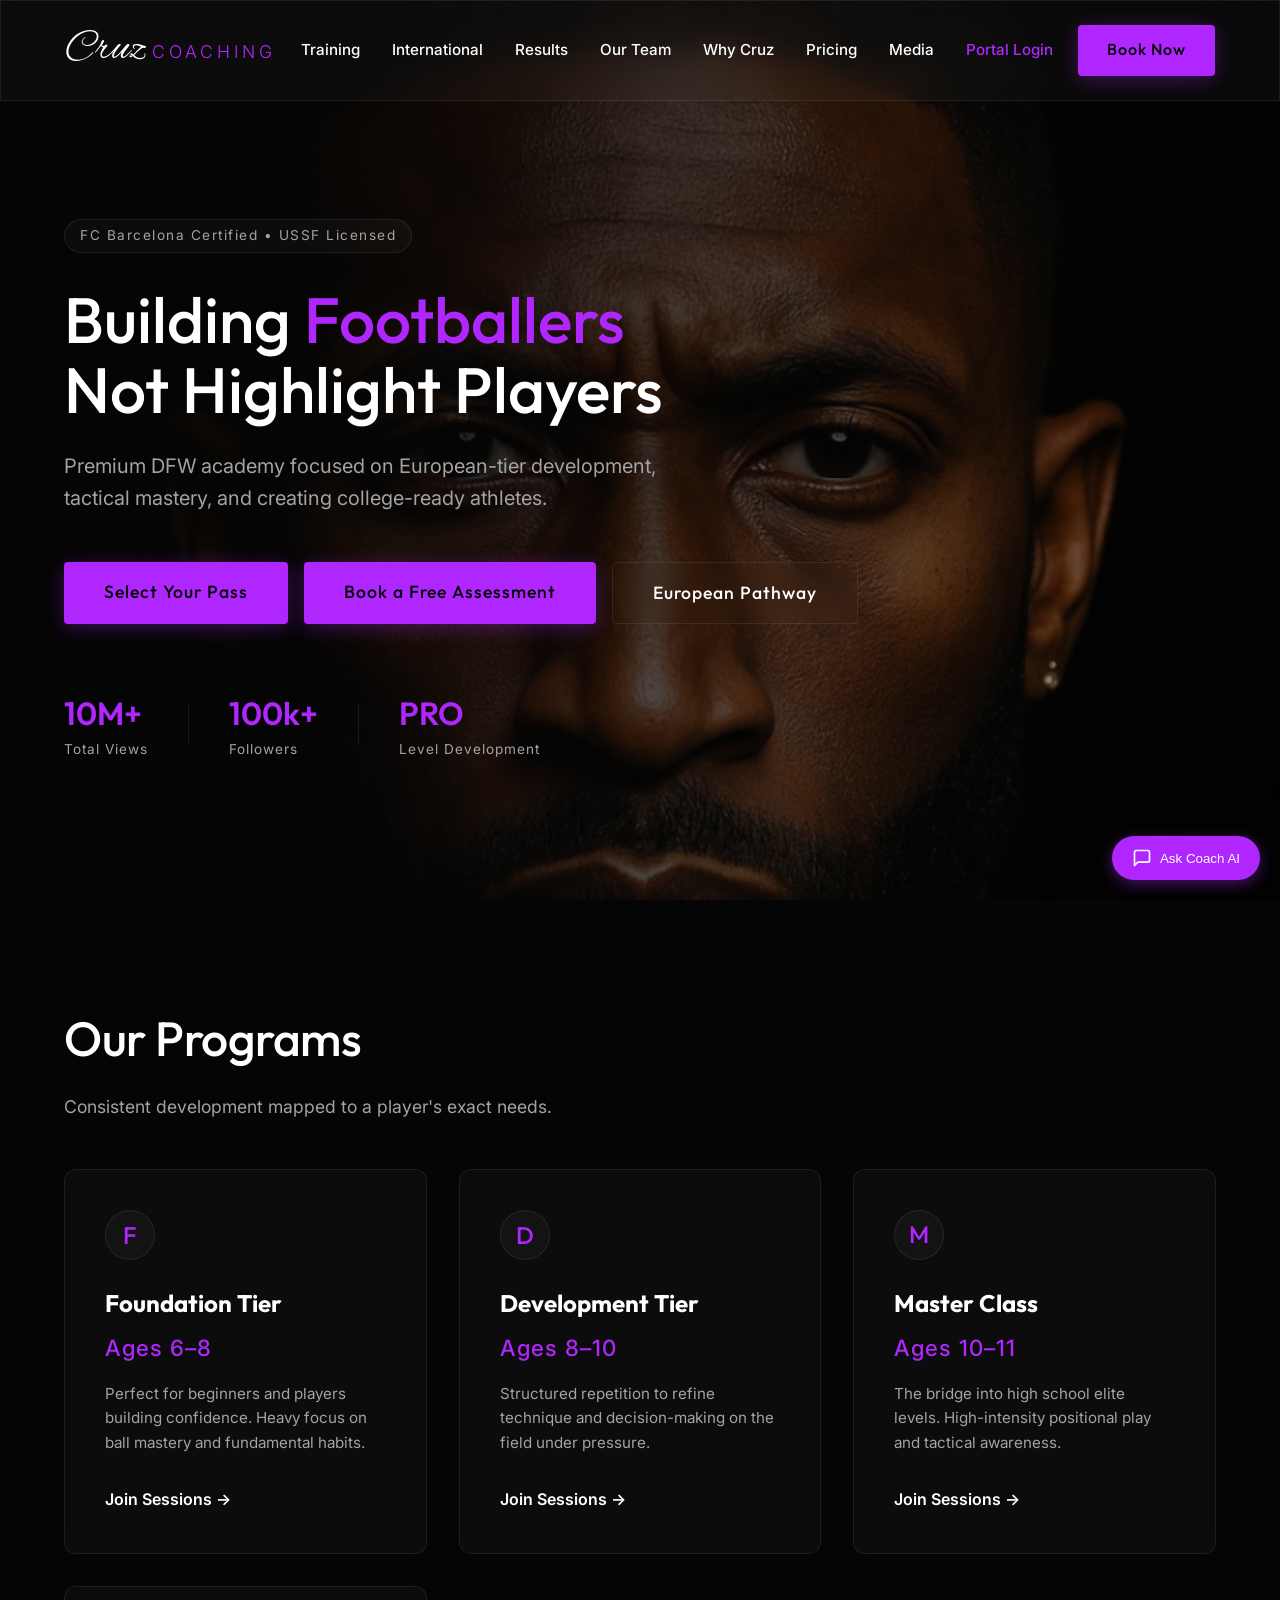
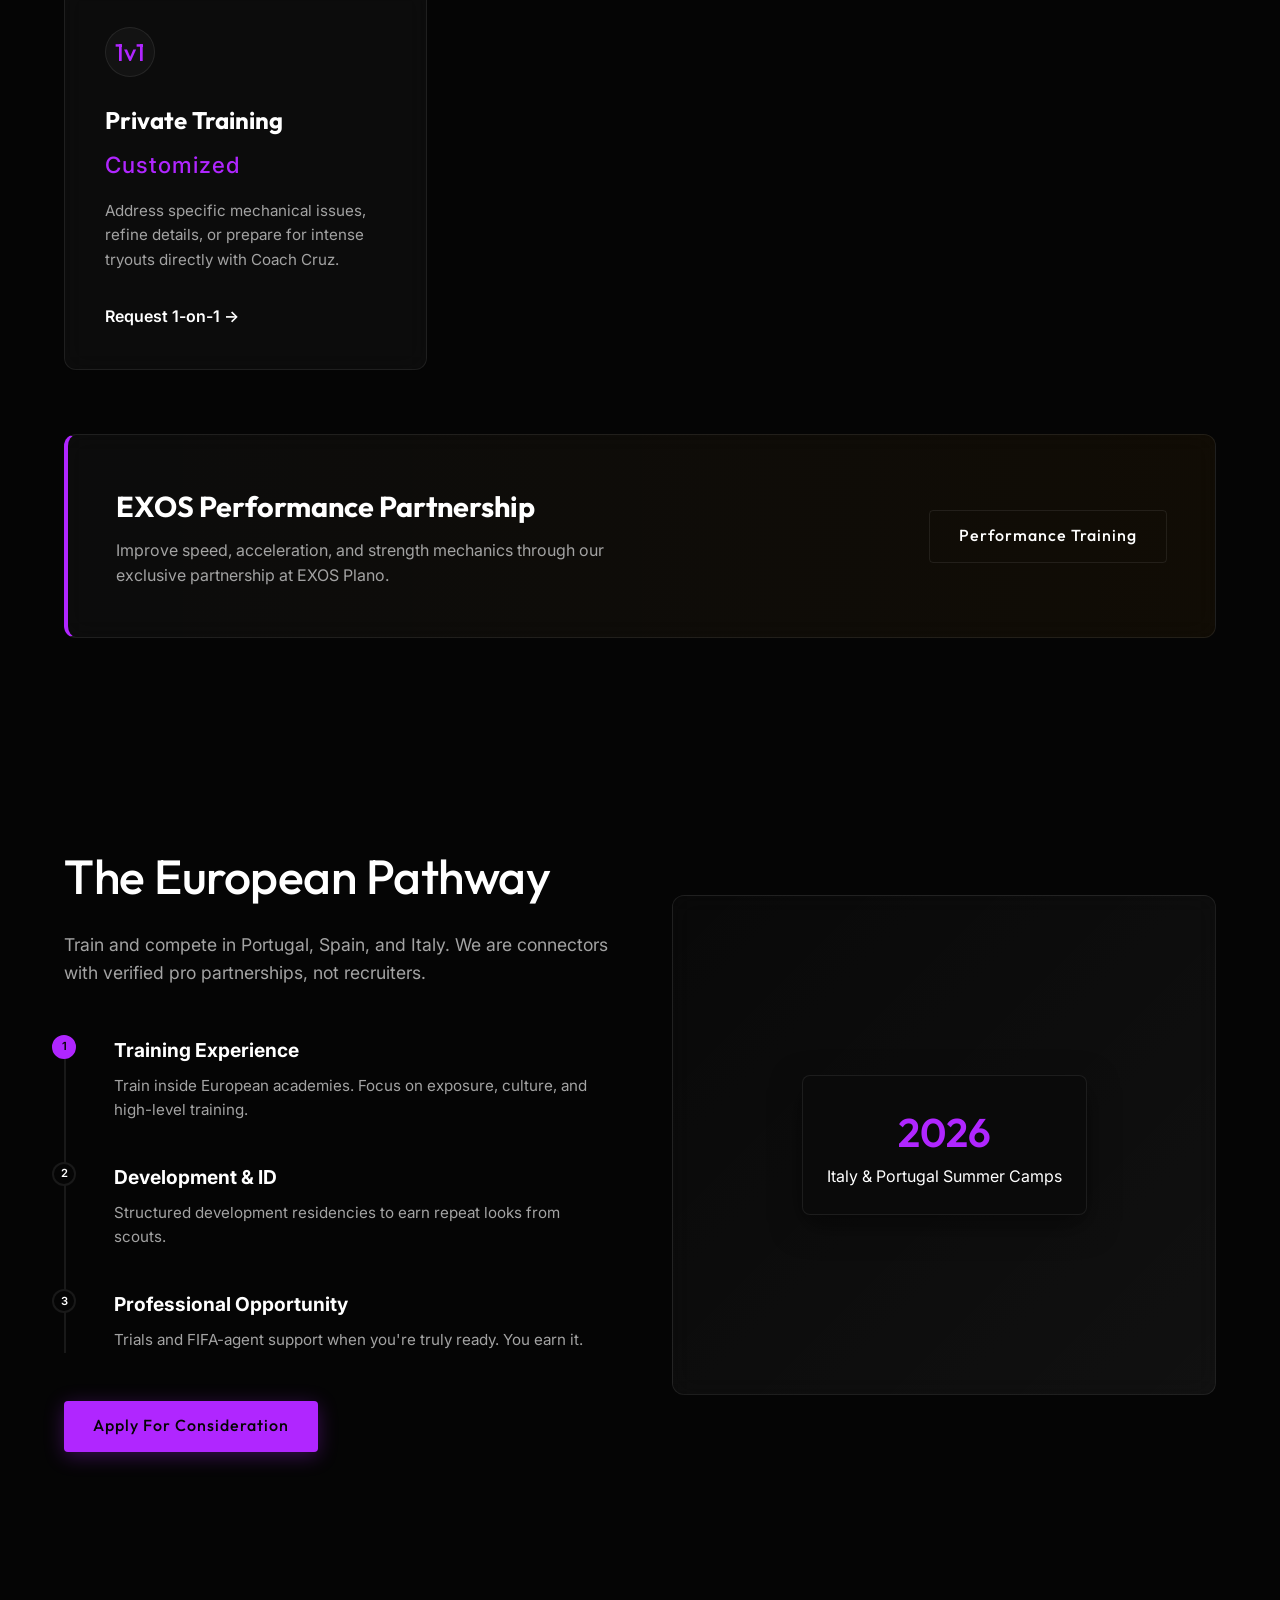
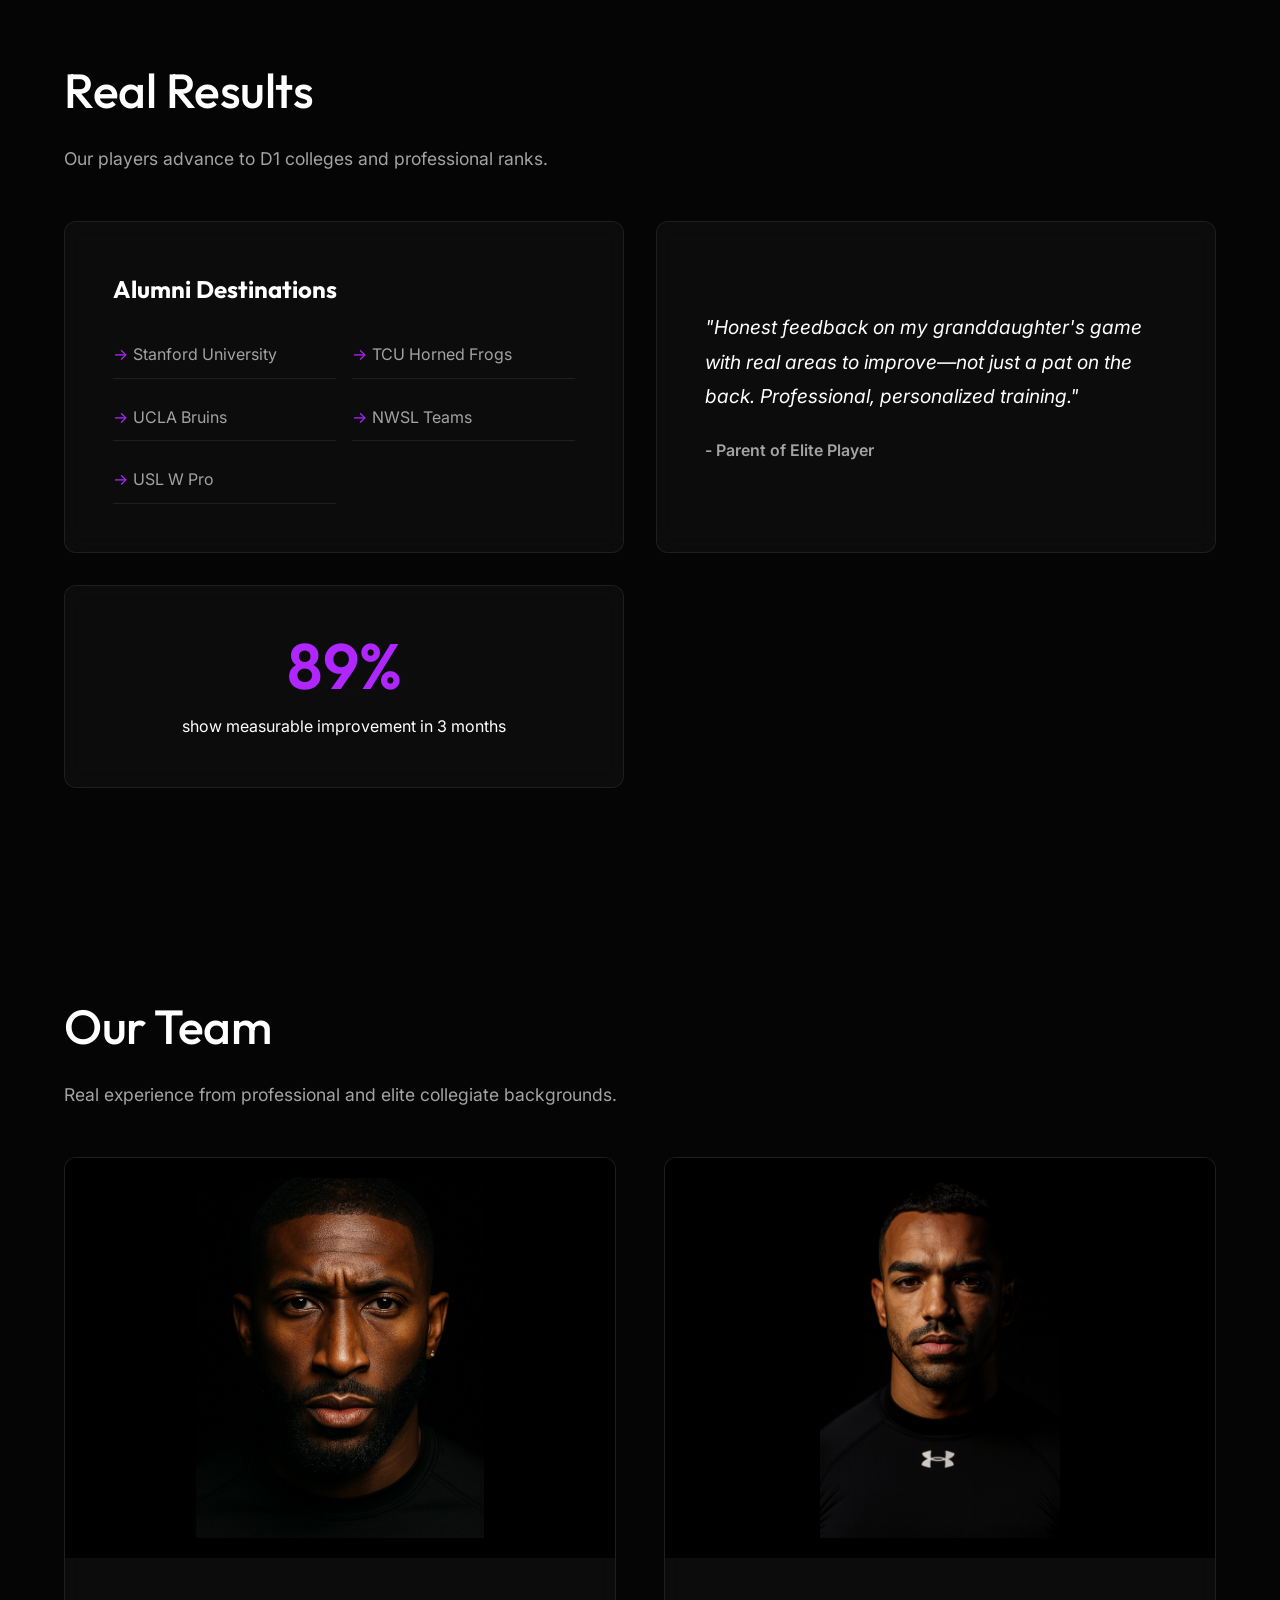
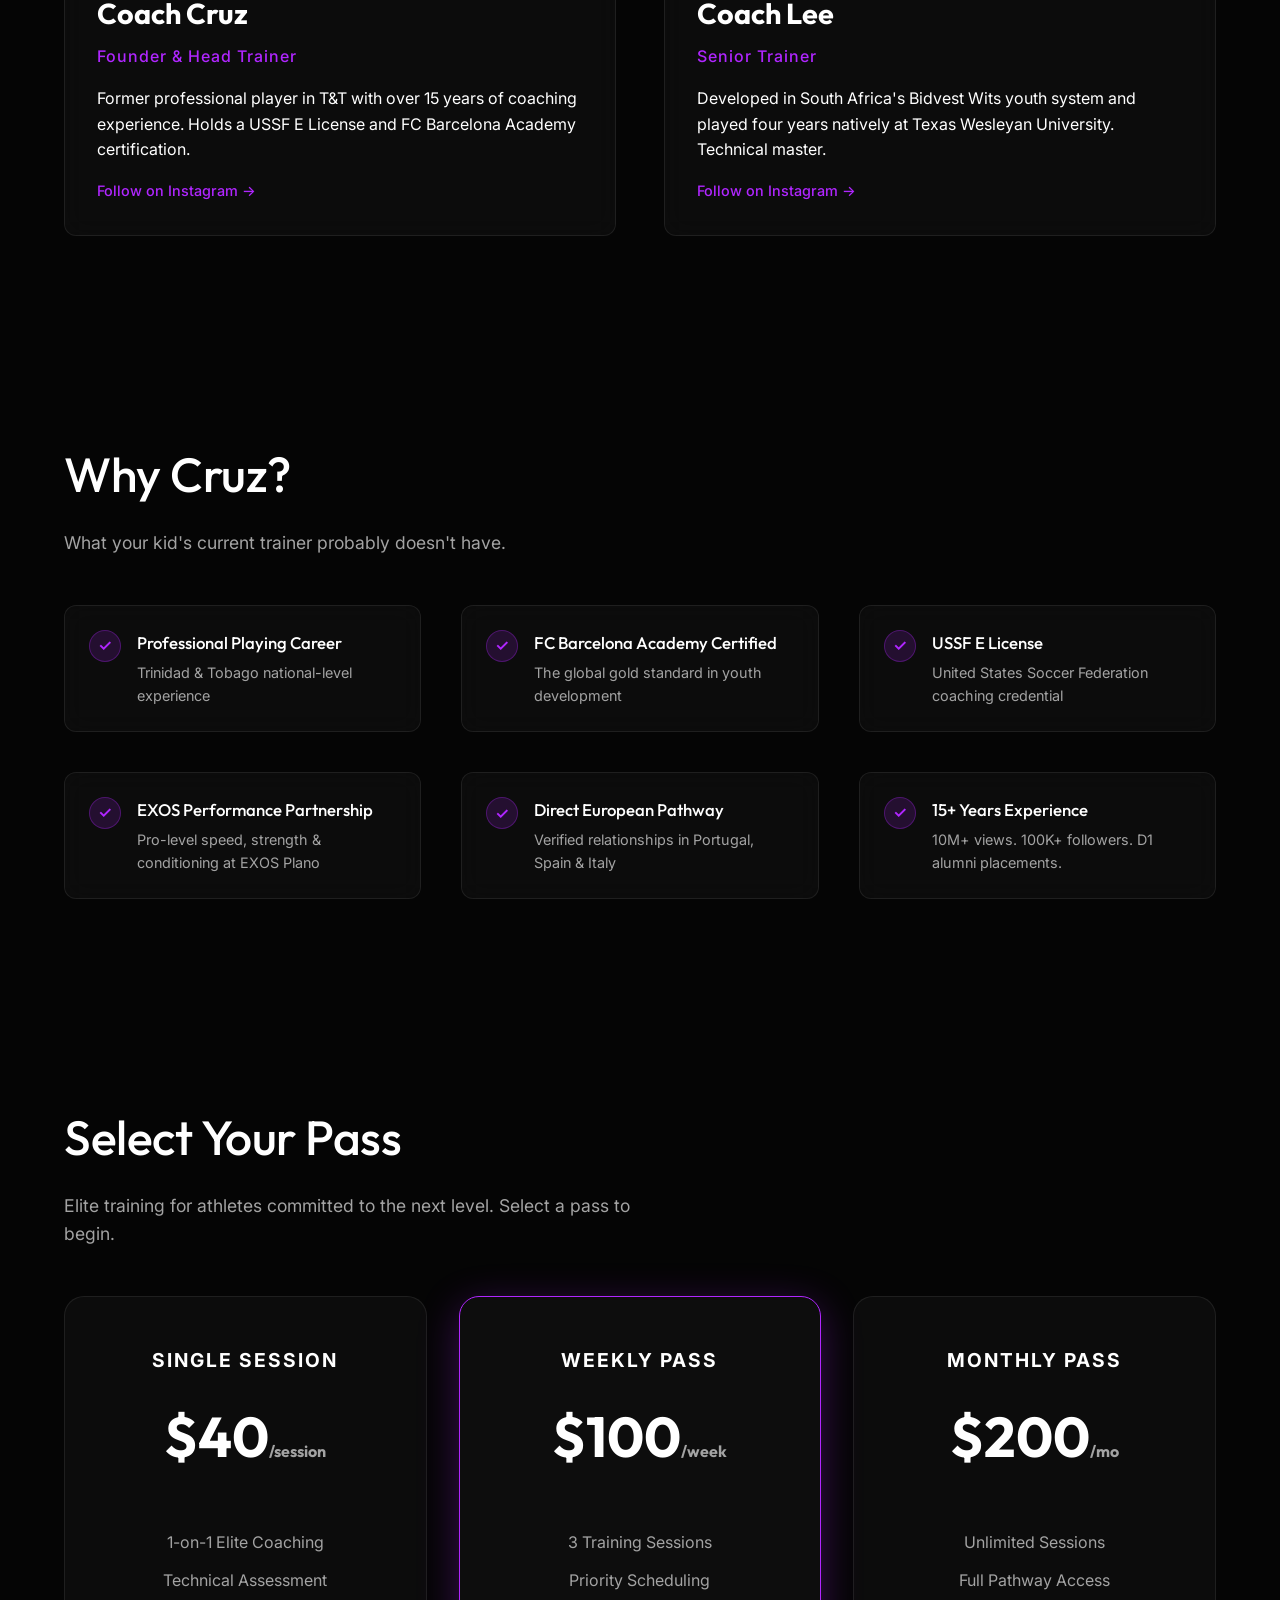
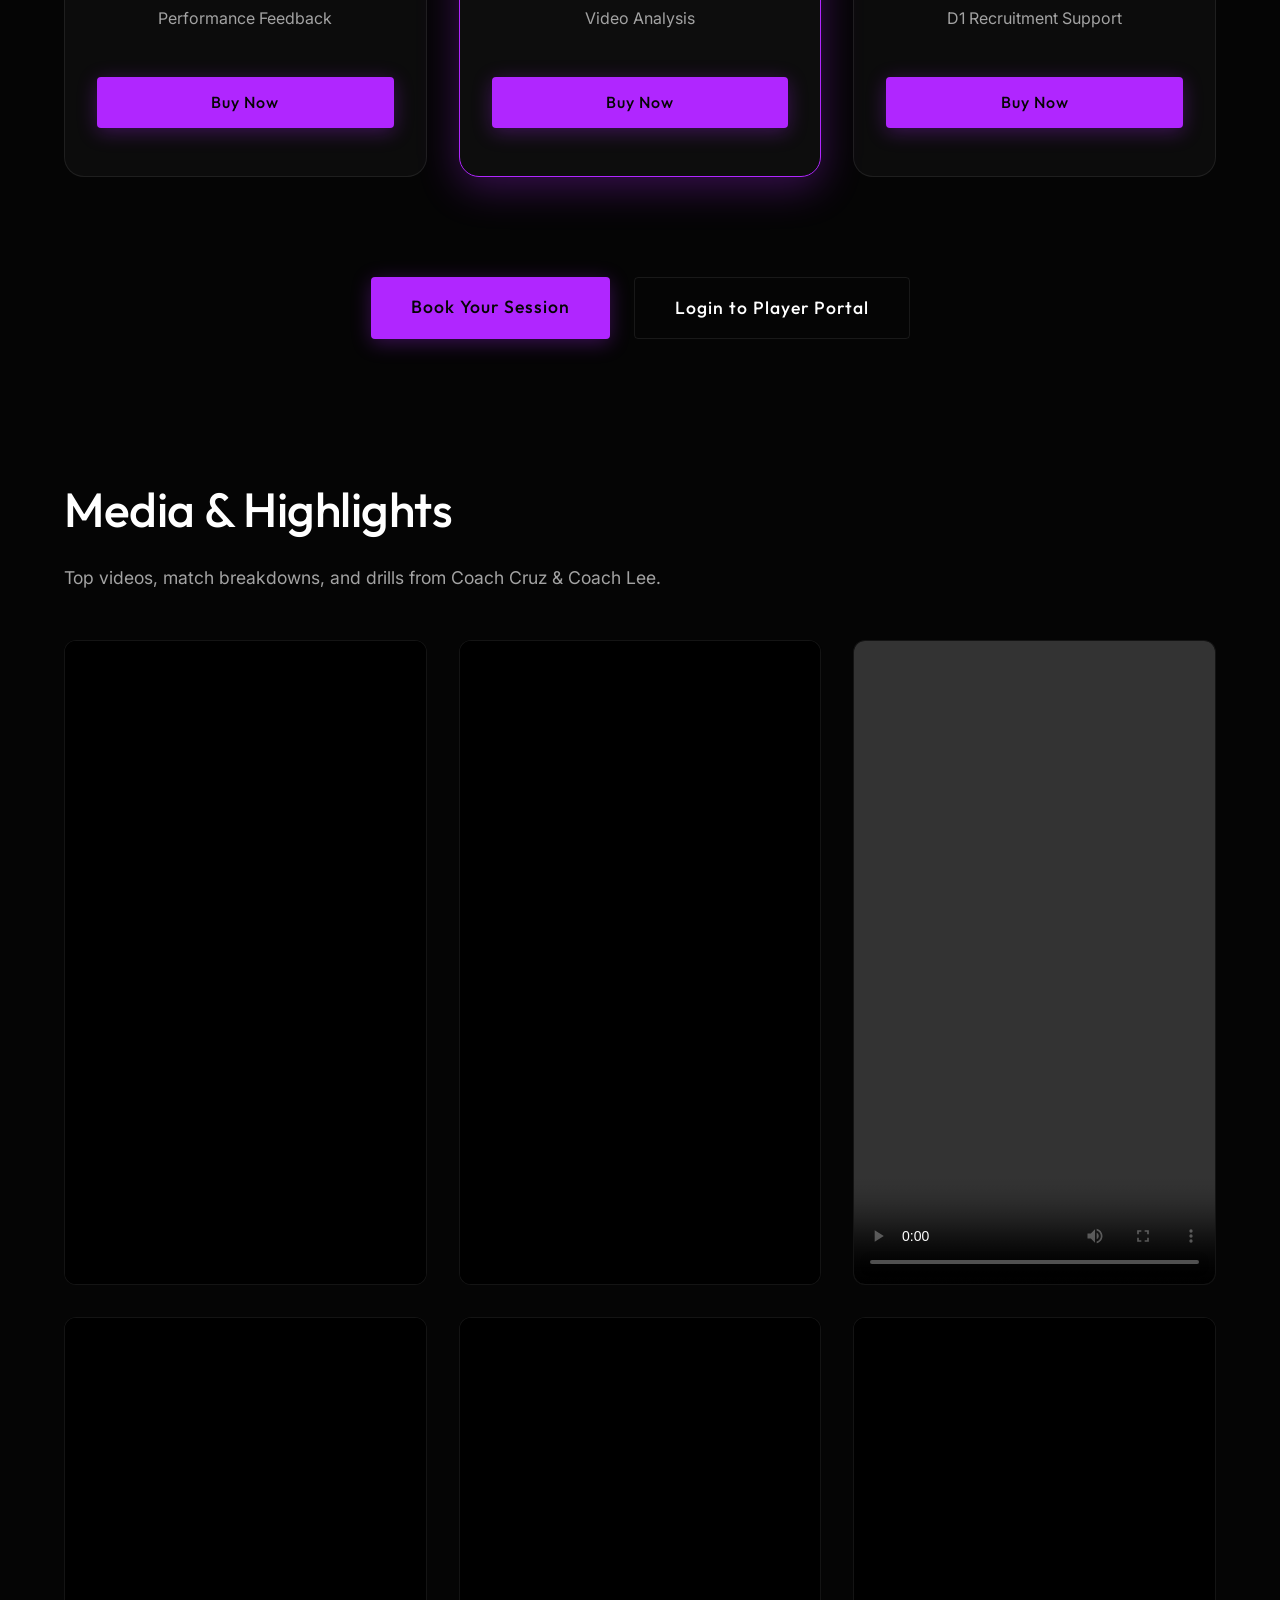
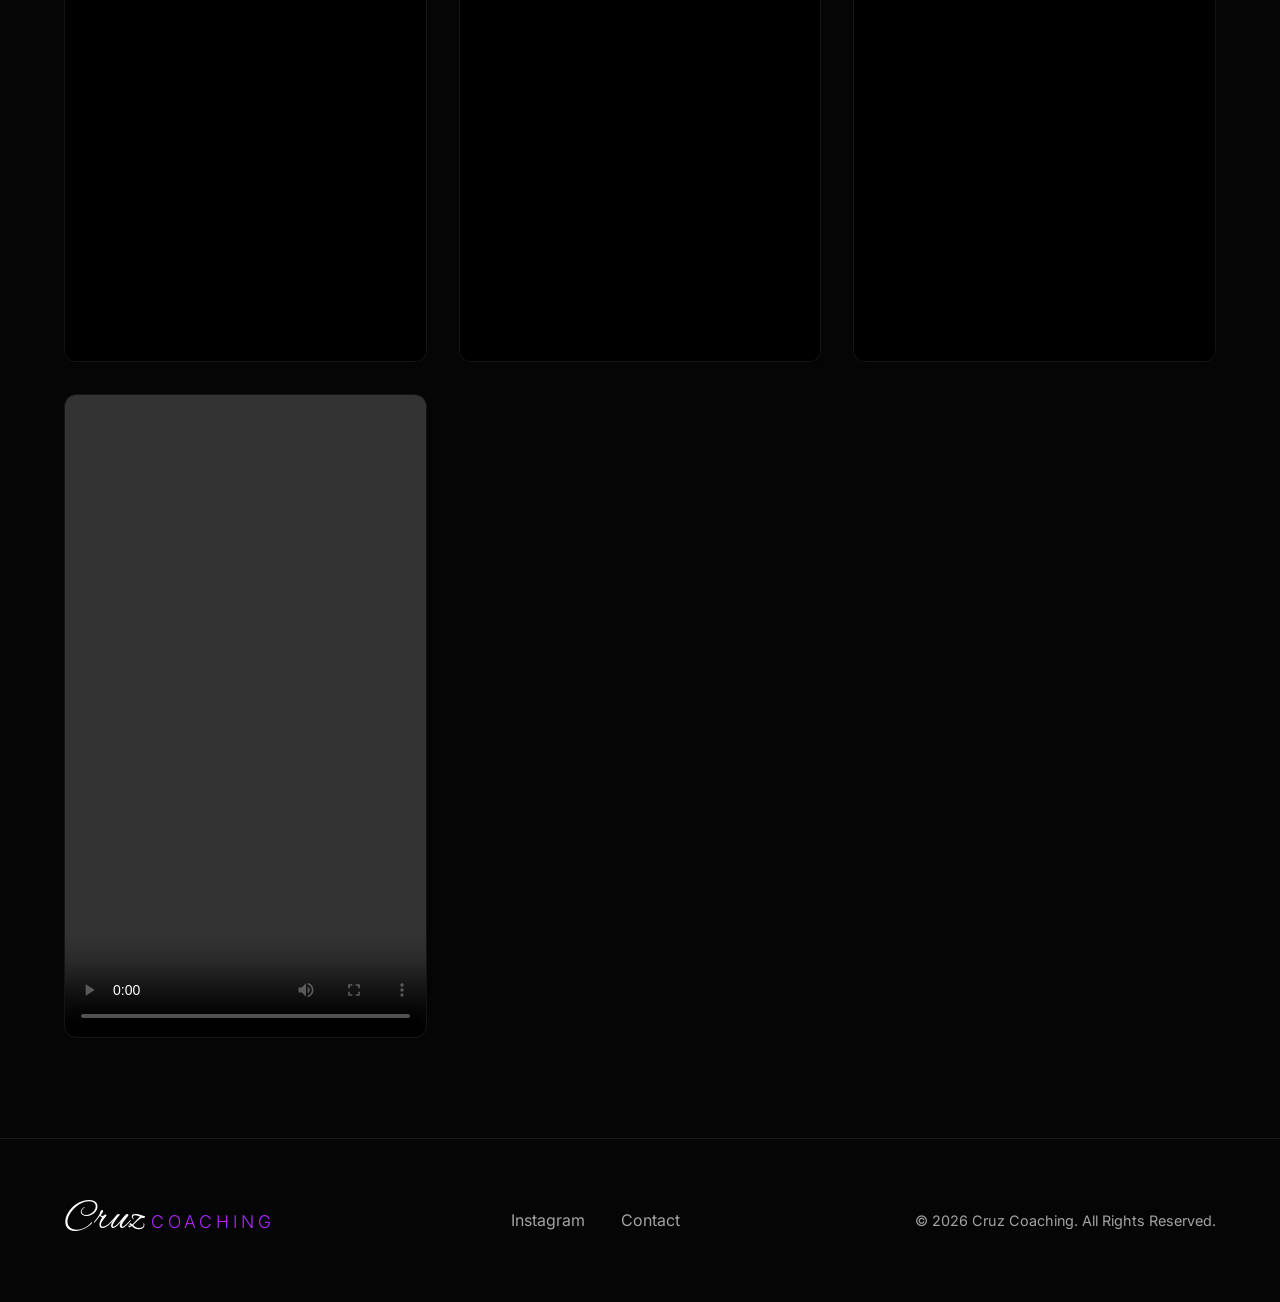
==== index.html @ c93db567 "refactor: update PWA version, seed database with expanded player roster, and update attendance recor" ====
<!DOCTYPE html>
<html lang="en">
<head>
<meta charset="UTF-8">
<meta name="viewport" content="width=device-width, initial-scale=1.0">
<title>Cruz Coaching | #1 Private Soccer Training in Dallas-Fort Worth</title>
<meta name="description" content="The only private soccer trainer in DFW with a professional playing career, FC Barcelona Academy certification, and a direct European pathway. Elite 1-on-1 youth development for ages 7 to pro.">
<meta name="keywords" content="private soccer training Dallas, elite youth soccer coaching DFW, 1 on 1 soccer training, European soccer training Texas, best soccer trainer Dallas, FC Barcelona certified coach">
<meta property="og:title" content="Cruz Coaching | #1 Private Soccer Training in DFW">
<meta property="og:description" content="Professional-grade private soccer development. FC Barcelona certified. USSF licensed. European pathway included.">
<meta property="og:type" content="website">
<meta property="og:image" content="https://cruz.lukewade.net/assets/cruz.jpg">
<link rel="preconnect" href="https://fonts.googleapis.com">
<link rel="preconnect" href="https://fonts.gstatic.com" crossorigin>
<link href="https://fonts.googleapis.com/css2?family=Outfit:wght@300;400;500;600&family=Inter:wght@300;400;500&family=Alex+Brush&display=swap" rel="stylesheet">
<link rel="stylesheet" href="style.css">
<!-- PWA & Favicon Setup -->
<meta name="theme-color" content="#050505">
<link rel="manifest" href="/manifest.json?v=27">
<link rel="icon" type="image/png" href="/assets/icon-192.png?v=27">
<link rel="apple-touch-icon" href="/assets/icon-512.png?v=27">
<meta name="apple-mobile-web-app-capable" content="yes">
<meta name="apple-mobile-web-app-status-bar-style" content="black-translucent">
</head>
<body class="dark-theme">
<!-- Navbar -->
<nav class="navbar glass">
  <div class="nav-container">
    <a href="#" class="brand">
      <span class="brand-cruz">Cruz</span>
      <span class="brand-coaching">Coaching</span>
    </a>
    <div class="nav-links">
      <a href="#training" class="nav-link">Training</a>
      <a href="#international" class="nav-link">International</a>
      <a href="#results" class="nav-link">Results</a>
      <a href="#team" class="nav-link">Our Team</a>
      <a href="#why" class="nav-link">Why Cruz</a>
      <a href="#pricing" class="nav-link">Pricing</a>
      <a href="#media" class="nav-link">Media</a>
      <a href="/portal" class="nav-link" style="color: var(--accent);">Portal Login</a>
    </div>
    <a href="https://cruzcoaching.as.me/" target="_blank" class="btn-primary" id="nav-book-btn">Book Now</a>
    <div class="mobile-toggle" id="mobile-toggle">
      <span></span>
      <span></span>
      <span></span>
    </div>
  </div>
</nav>

<!-- Hero Section -->
<header class="hero" id="home">
  <div class="hero-bg" id="hero-image-container">
    <div class="hero-overlay"></div>
  </div>
  <div class="hero-content fade-up">
    <div class="badge">FC Barcelona Certified &bull; USSF Licensed</div>
    <h1 class="display-title">Building <span class="accent">Footballers</span><br>Not Highlight Players</h1>
    <p class="hero-subtitle">Premium DFW academy focused on European-tier development, tactical mastery, and creating college-ready athletes.</p>
    <div class="hero-actions">
      <a href="#pricing" class="btn-primary large">Select Your Pass</a>
      <a href="https://cruzcoaching.as.me/" target="_blank" class="btn-primary large">Book a Free Assessment</a>
      <a href="#international" class="btn-secondary large glass">European Pathway</a>
    </div>
    <div class="social-proof">
      <div class="proof-item">
        <span class="proof-number">10M+</span>
        <span class="proof-label">Total Views</span>
      </div>
      <div class="divider"></div>
      <div class="proof-item">
        <span class="proof-number">100k+</span>
        <span class="proof-label">Followers</span>
      </div>
      <div class="divider"></div>
      <div class="proof-item">
        <span class="proof-number">PRO</span>
        <span class="proof-label">Level Development</span>
      </div>
    </div>
  </div>
</header>

<!-- Programs Area -->
<section class="programs section-padding" id="training">
  <div class="section-header fade-up">
    <h2 class="section-title">Our Programs</h2>
    <p class="section-subtitle">Consistent development mapped to a player's exact needs.</p>
  </div>
  <div class="programs-grid">
    <div class="program-card glass fade-up" style="transition-delay: 100ms;">
      <div class="program-icon">F</div>
      <h3>Foundation Tier</h3>
      <p class="age-group">Ages 6–8</p>
      <p class="program-desc">Perfect for beginners and players building confidence. Heavy focus on ball mastery and fundamental habits.</p>
      <a href="https://cruzcoaching.as.me/" target="_blank" class="card-link">Join Sessions &rarr;</a>
    </div>
    <div class="program-card glass fade-up" style="transition-delay: 200ms;">
      <div class="program-icon">D</div>
      <h3>Development Tier</h3>
      <p class="age-group">Ages 8–10</p>
      <p class="program-desc">Structured repetition to refine technique and decision-making on the field under pressure.</p>
      <a href="https://cruzcoaching.as.me/" target="_blank" class="card-link">Join Sessions &rarr;</a>
    </div>
    <div class="program-card glass fade-up" style="transition-delay: 300ms;">
      <div class="program-icon">M</div>
      <h3>Master Class</h3>
      <p class="age-group">Ages 10–11</p>
      <p class="program-desc">The bridge into high school elite levels. High-intensity positional play and tactical awareness.</p>
      <a href="https://cruzcoaching.as.me/" target="_blank" class="card-link">Join Sessions &rarr;</a>
    </div>
    <div class="program-card glass fade-up" style="transition-delay: 400ms;">
      <div class="program-icon">1v1</div>
      <h3>Private Training</h3>
      <p class="age-group">Customized</p>
      <p class="program-desc">Address specific mechanical issues, refine details, or prepare for intense tryouts directly with Coach Cruz.</p>
      <a href="https://cruzcoaching.as.me/" target="_blank" class="card-link">Request 1-on-1 &rarr;</a>
    </div>
  </div>
  <div class="exos-banner glass fade-up">
    <div class="exos-content">
      <h3>EXOS Performance Partnership</h3>
      <p>Improve speed, acceleration, and strength mechanics through our exclusive partnership at EXOS Plano.</p>
    </div>
    <a href="https://cruzcoaching.as.me/" target="_blank" class="btn-secondary">Performance Training</a>
  </div>
</section>

<!-- International Section -->
<section class="international section-padding" id="international">
  <div class="international-container">
    <div class="international-text fade-up">
      <h2 class="section-title">The European Pathway</h2>
      <p class="section-subtitle">Train and compete in Portugal, Spain, and Italy. We are connectors with verified pro partnerships, not recruiters.</p>
      <div class="timeline">
        <div class="timeline-step active">
          <div class="step-marker">1</div>
          <div class="step-content">
            <h4>Training Experience</h4>
            <p>Train inside European academies. Focus on exposure, culture, and high-level training.</p>
          </div>
        </div>
        <div class="timeline-step">
          <div class="step-marker">2</div>
          <div class="step-content">
            <h4>Development & ID</h4>
            <p>Structured development residencies to earn repeat looks from scouts.</p>
          </div>
        </div>
        <div class="timeline-step">
          <div class="step-marker">3</div>
          <div class="step-content">
            <h4>Professional Opportunity</h4>
            <p>Trials and FIFA-agent support when you're truly ready. You earn it.</p>
          </div>
        </div>
      </div>
      <a href="mailto:info@cruzcoaching.net" class="btn-primary">Apply For Consideration</a>
    </div>
    <div class="international-visual glass fade-left">
      <div class="globe-placeholder">
        <div class="stats-card">
          <span class="stat-highlight">2026</span>
          <span class="stat-text">Italy & Portugal Summer Camps</span>
        </div>
      </div>
    </div>
  </div>
</section>

<!-- Proof / Results Section -->
<section class="results section-padding" id="results">
  <div class="section-header fade-up">
    <h2 class="section-title">Real Results</h2>
    <p class="section-subtitle">Our players advance to D1 colleges and professional ranks.</p>
  </div>
  <div class="results-grid">
    <div class="alumni-list fade-up glass">
      <h3>Alumni Destinations</h3>
      <ul>
        <li>Stanford University</li>
        <li>TCU Horned Frogs</li>
        <li>UCLA Bruins</li>
        <li>NWSL Teams</li>
        <li>USL W Pro</li>
      </ul>
    </div>
    <div class="testimonial-card fade-up glass" style="transition-delay: 200ms;">
      <p class="quote">"Honest feedback on my granddaughter's game with real areas to improve—not just a pat on the back. Professional, personalized training."</p>
      <p class="author">- Parent of Elite Player</p>
    </div>
    <div class="testimonial-card fade-up glass" style="transition-delay: 300ms;">
      <div class="stat-circle">
        <span class="big-number">89%</span>
        <span>show measurable improvement in 3 months</span>
      </div>
    </div>
  </div>
</section>

<!-- Our Team Section -->
<section class="team section-padding" id="team">
  <div class="section-header fade-up">
    <h2 class="section-title">Our Team</h2>
    <p class="section-subtitle">Real experience from professional and elite collegiate backgrounds.</p>
  </div>
  <div class="team-grid">
    <div class="team-card glass fade-up">
      <div class="team-media-container">
        <img class="team-photo" src="assets/cruz.jpg" alt="Coach Cruz">
      </div>
      <div class="team-info">
        <h3>Coach Cruz</h3>
        <p class="role">Founder & Head Trainer</p>
        <p>Former professional player in T&T with over 15 years of coaching experience. Holds a USSF E License and FC Barcelona Academy certification.</p>
        <a href="https://www.instagram.com/cruzcoaching" target="_blank" style="color: #B026FF; text-decoration: none; font-weight: 500; font-size: 0.9rem; margin-top: 1rem; display: inline-block;">Follow on Instagram &rarr;</a>
      </div>
    </div>
    <div class="team-card glass fade-up has-video" style="transition-delay: 200ms;">
      <div class="team-media-container">
        <img class="team-photo" src="assets/lee.jpg" alt="Coach Lee" style="object-position: center 30%;">
        <iframe class="team-video" src="https://www.youtube.com/embed/wR8NcvOrQz4?enablejsapi=1&mute=1&loop=1&playlist=wR8NcvOrQz4&controls=0&showinfo=0&rel=0&playsinline=1" style="position: absolute; top:0; left:0; width:100%; height:100%; border: none; pointer-events: none;" allow="autoplay; fullscreen"></iframe>
      </div>
      <div class="team-info">
        <h3>Coach Lee</h3>
        <p class="role">Senior Trainer</p>
        <p>Developed in South Africa's Bidvest Wits youth system and played four years natively at Texas Wesleyan University. Technical master.</p>
        <a href="https://www.instagram.com/leetekk/" target="_blank" style="color: #B026FF; text-decoration: none; font-weight: 500; font-size: 0.9rem; margin-top: 1rem; display: inline-block;">Follow on Instagram &rarr;</a>
      </div>
    </div>
  </div>
</section>

<!-- Why Cruz Section -->
<section class="why-cruz section-padding" id="why">
  <div class="section-header fade-up">
    <h2 class="section-title">Why Cruz?</h2>
    <p class="section-subtitle">What your kid's current trainer probably doesn't have.</p>
  </div>
  <div class="credibility-grid fade-up">
    <div class="cred-item glass">
      <span class="cred-check">✓</span>
      <div>
        <h4>Professional Playing Career</h4>
        <p>Trinidad & Tobago national-level experience</p>
      </div>
    </div>
    <div class="cred-item glass">
      <span class="cred-check">✓</span>
      <div>
        <h4>FC Barcelona Academy Certified</h4>
        <p>The global gold standard in youth development</p>
      </div>
    </div>
    <div class="cred-item glass">
      <span class="cred-check">✓</span>
      <div>
        <h4>USSF E License</h4>
        <p>United States Soccer Federation coaching credential</p>
      </div>
    </div>
    <div class="cred-item glass">
      <span class="cred-check">✓</span>
      <div>
        <h4>EXOS Performance Partnership</h4>
        <p>Pro-level speed, strength & conditioning at EXOS Plano</p>
      </div>
    </div>
    <div class="cred-item glass">
      <span class="cred-check">✓</span>
      <div>
        <h4>Direct European Pathway</h4>
        <p>Verified relationships in Portugal, Spain & Italy</p>
      </div>
    </div>
    <div class="cred-item glass">
      <span class="cred-check">✓</span>
      <div>
        <h4>15+ Years Experience</h4>
        <p>10M+ views. 100K+ followers. D1 alumni placements.</p>
      </div>
    </div>
  </div>
</section>

<!-- Pricing Section -->
<section class="section-padding" id="pricing">
  <div class="section-header fade-up">
    <h2 class="section-title">Select Your Pass</h2>
    <p class="section-subtitle">Elite training for athletes committed to the next level. Select a pass to begin.</p>
  </div>
  <div class="pricing-grid fade-up">
    <div class="pricing-card">
      <h3>Single Session</h3>
      <div class="price">$40<span>/session</span></div>
      <ul class="pricing-features">
        <li>1-on-1 Elite Coaching</li>
        <li>Technical Assessment</li>
        <li>Performance Feedback</li>
      </ul>
      <a href="https://buy.stripe.com/bJe28r3TB1Abgu2dvY0Ba01" class="btn-primary">Buy Now</a>
    </div>
    <div class="pricing-card featured">
      <h3>Weekly Pass</h3>
      <div class="price">$100<span>/week</span></div>
      <ul class="pricing-features">
        <li>3 Training Sessions</li>
        <li>Priority Scheduling</li>
        <li>Video Analysis</li>
      </ul>
      <a href="https://buy.stripe.com/5kQ3cv2Pxfr11z8ajM0Ba02" class="btn-primary">Buy Now</a>
    </div>
    <div class="pricing-card">
      <h3>Monthly Pass</h3>
      <div class="price">$200<span>/mo</span></div>
      <ul class="pricing-features">
        <li>Unlimited Sessions</li>
        <li>Full Pathway Access</li>
        <li>D1 Recruitment Support</li>
      </ul>
      <a href="https://buy.stripe.com/5kQ14n75NdiT0v4crU0Ba03" class="btn-primary">Buy Now</a>
    </div>
  </div>
</section>

<div class="booking-options">
  <a href="https://cruzcoaching.as.me/" target="_blank" class="btn-primary large">Book Your Session</a>
  <a href="/portal" class="btn-secondary large">Login to Player Portal</a>
</div>

<!-- Media Section -->
<section class="section-padding" id="media">
  <div class="section-header fade-up">
    <h2 class="section-title">Media & Highlights</h2>
    <p class="section-subtitle">Top videos, match breakdowns, and drills from Coach Cruz & Coach Lee.</p>
  </div>
  <div class="media-grid fade-up">
    <div class="media-card glass">
      <iframe src="https://www.youtube.com/embed/w3NIe1cpWek" title="Highlight 1" allow="accelerometer; autoplay; clipboard-write; encrypted-media; gyroscope; picture-in-picture" allowfullscreen></iframe>
    </div>
    <div class="media-card glass">
      <iframe src="https://www.youtube.com/embed/C4pu3ttQoyo" title="Highlight 2" allow="accelerometer; autoplay; clipboard-write; encrypted-media; gyroscope; picture-in-picture" allowfullscreen></iframe>
    </div>
    <div class="media-card glass">
      <video src="assets/video3.mp4" title="Highlight 3" controls playsinline></video>
    </div>
    <div class="media-card glass">
      <iframe src="https://www.youtube.com/embed/7LQaDNCi9Eg" title="Highlight 4" allow="accelerometer; autoplay; clipboard-write; encrypted-media; gyroscope; picture-in-picture" allowfullscreen></iframe>
    </div>
    <div class="media-card glass">
      <iframe src="https://www.youtube.com/embed/LPyQtfavnTI" title="Highlight 5" allow="accelerometer; autoplay; clipboard-write; encrypted-media; gyroscope; picture-in-picture" allowfullscreen></iframe>
    </div>
    <div class="media-card glass">
      <iframe src="https://www.youtube.com/embed/CZita8pVUkI" title="Highlight 6" allow="accelerometer; autoplay; clipboard-write; encrypted-media; gyroscope; picture-in-picture" allowfullscreen></iframe>
    </div>
    <div class="media-card glass">
      <video src="assets/video7.mp4" title="Highlight 7" controls playsinline></video>
    </div>
  </div>
</section>

<!-- Instagram Feed Section -->
<section class="section-padding" id="instagram">
  <div class="section-header fade-up">
    <h2 class="section-title">@cruzcoaching</h2>
    <p class="section-subtitle">Follow the journey.</p>
  </div>
  <div class="ig-grid" id="ig-grid">
    <!-- Posts loaded by script.js -->
  </div>
  <div style="text-align:center; margin-top: 2rem;">
    <a href="https://www.instagram.com/cruzcoaching" target="_blank" class="btn-secondary">View on Instagram</a>
  </div>
</section>

<footer>
  <div class="footer-bottom">
    <div class="brand">
      <span class="brand-cruz">Cruz</span>
      <span class="brand-coaching">Coaching</span>
    </div>
    <div class="footer-links">
      <a href="https://www.instagram.com/cruzcoaching" target="_blank">Instagram</a>
      <a href="mailto:info@cruzcoaching.net">Contact</a>
    </div>
    <p class="copyright">&copy; 2026 Cruz Coaching. All Rights Reserved.</p>
  </div>
</footer>

<!-- Shadow Coach Widget -->
<div id="ai-chat-widget" style="position: fixed; bottom: 20px; right: 20px; z-index: 1000; font-family: var(--font-body);">
  <button id="ai-chat-toggle" style="background: var(--accent); color: white; border: none; border-radius: 50px; padding: 12px 20px; font-weight: 500; cursor: pointer; display: flex; align-items: center; gap: 8px; box-shadow: 0 4px 15px rgba(176,38,255,0.4); transition: transform 0.2s;">
    <svg width="20" height="20" viewBox="0 0 24 24" fill="none" stroke="currentColor" stroke-width="2" stroke-linecap="round" stroke-linejoin="round"><path d="M21 15a2 2 0 0 1-2 2H7l-4 4V5a2 2 0 0 1 2-2h14a2 2 0 0 1 2 2z"></path></svg>
    <span>Ask Coach AI</span>
  </button>
  <div id="ai-chat-panel" style="display: none; position: absolute; bottom: 60px; right: 0; width: 320px; background: var(--bg-secondary); border: 1px solid var(--glass-border); border-radius: 12px; overflow: hidden; box-shadow: 0 10px 30px rgba(0,0,0,0.5); flex-direction: column;">
    <div style="background: rgba(10,10,10,0.9); padding: 15px; border-bottom: 1px solid var(--glass-border); display: flex; justify-content: space-between; align-items: center;">
      <h4 style="margin: 0; font-family: var(--font-display); font-weight: 500;">Shadow Coach</h4>
      <button id="ai-chat-close" style="background: none; border: none; color: var(--text-secondary); cursor: pointer; font-size: 1.2rem;">&times;</button>
    </div>
    <div id="ai-chat-messages" style="height: 250px; overflow-y: auto; padding: 15px; display: flex; flex-direction: column; gap: 10px; font-size: 0.9rem;">
      <div style="background: rgba(176,38,255,0.1); border: 1px solid rgba(176,38,255,0.2); padding: 10px; border-radius: 8px; border-bottom-left-radius: 2px; color: var(--text-primary); max-width: 85%;">
        Hey! I'm the AI assistant for Cruz Coaching. Got any questions about our programs or tryouts?
      </div>
    </div>
    <form id="ai-chat-form" style="display: flex; border-top: 1px solid var(--glass-border); background: var(--bg-primary);">
      <input type="text" id="ai-chat-input" placeholder="Type a message..." style="flex: 1; padding: 12px; background: none; border: none; color: var(--text-primary); outline: none; font-size: 0.9rem;">
      <button type="submit" style="background: none; border: none; color: var(--accent); padding: 0 15px; cursor: pointer; font-weight: 500;">Send</button>
    </form>
  </div>
</div>

<script src="https://www.youtube.com/iframe_api"></script>
<script>
// Highlight Video Hover Logic (using YouTube API)
let ytPlayers = [];

function onYouTubeIframeAPIReady() {
  document.querySelectorAll('.team-card .team-video').forEach((iframe, idx) => {
    const uniqueId = 'yt-player-' + idx;
    iframe.id = uniqueId;
    const player = new YT.Player(uniqueId, {
      events: {
        'onReady': (event) => {
          const card = iframe.closest('.team-card');
          card.addEventListener('mouseenter', () => event.target.playVideo());
          card.addEventListener('mouseleave', () => event.target.pauseVideo());
        }
      }
    });
    ytPlayers.push(player);
  });
}
</script>
<script src="script.js"></script>

<!-- Local Business Structured Data for SEO -->
<script type="application/ld+json">
{
  "@context": "https://schema.org",
  "@type": "SportsActivityLocation",
  "name": "Cruz Coaching",
  "description": "Elite private soccer training in Dallas-Fort Worth. FC Barcelona Academy certified. Professional-level 1-on-1 youth development.",
  "url": "https://cruz.lukewade.net",
  "image": "https://cruz.lukewade.net/assets/cruz.jpg",
  "address": {
    "@type": "PostalAddress",
    "addressLocality": "Dallas",
    "addressRegion": "TX",
    "addressCountry": "US"
  },
  "sport": "Soccer",
  "sameAs": [
    "https://www.instagram.com/cruzcoaching"
  ]
}
</script>
</body>
</html>
---- style.css ----
:root {
    --bg-primary: #050505;
    --bg-secondary: #0a0a0a;
    --accent: #B026FF; /* Neon Purple */
    --accent-glow: rgba(176, 38, 255, 0.3);
    --text-primary: #ffffff;
    --text-secondary: #a3a3a3;
    --font-display: 'Outfit', sans-serif;
    --font-body: 'Inter', sans-serif;
    --glass-bg: rgba(255, 255, 255, 0.03);
    --glass-border: rgba(255, 255, 255, 0.08);
    --glass-hover: rgba(255, 255, 255, 0.08);
}

* {
    margin: 0;
    padding: 0;
    box-sizing: border-box;
    scroll-behavior: smooth;
}

body.dark-theme {
    background-color: var(--bg-primary);
    color: var(--text-primary);
    font-family: var(--font-body);
    line-height: 1.6;
    overflow-x: hidden;
}

/* Utilities */
.accent {
    color: var(--accent);
}

.glass {
    background: var(--glass-bg);
    backdrop-filter: blur(12px);
    -webkit-backdrop-filter: blur(12px);
    border: 1px solid var(--glass-border);
}

.section-padding {
    padding: 100px 5%;
    scroll-margin-top: 80px;
}

.section-title {
    font-family: var(--font-display);
    font-size: clamp(2rem, 4vw, 3rem);
    font-weight: 500;
    letter-spacing: -0.5px;
    margin-bottom: 1rem;
}

.section-subtitle {
    font-size: 1.1rem;
    color: var(--text-secondary);
    max-width: 600px;
    margin-bottom: 3rem;
}

/* Buttons */
.btn-primary, .btn-secondary {
    display: inline-block;
    padding: 0.8rem 1.8rem;
    border-radius: 4px;
    font-weight: 500;
    text-decoration: none;
    transition: all 0.3s ease;
    letter-spacing: 1px;
    font-family: var(--font-display);
    border: none;
    cursor: pointer;
}

.btn-primary {
    background-color: var(--accent);
    color: var(--bg-primary);
    box-shadow: 0 4px 20px var(--accent-glow);
}

.btn-primary:hover {
    transform: translateY(-2px);
    box-shadow: 0 6px 30px rgba(176, 38, 255, 0.5);
    background-color: #c44dff;
}

.btn-secondary {
    background-color: transparent;
    color: var(--text-primary);
    border: 1px solid var(--glass-border);
}

.btn-secondary:hover {
    background-color: var(--glass-hover);
    border-color: rgba(255,255,255,0.2);
}

.large {
    padding: 1rem 2.5rem;
    font-size: 1.1rem;
}

/* Navbar */
.navbar {
    position: fixed;
    top: 0;
    width: 100%;
    z-index: 1000;
    padding: 1rem 5%;
    border-bottom: 1px solid var(--glass-border);
    transition: all 0.3s ease;
}

.nav-container {
    display: flex;
    justify-content: space-between;
    align-items: center;
    max-width: 1400px;
    margin: 0 auto;
}

.brand {
    display: flex;
    align-items: baseline;
    text-decoration: none;
}

.brand-cruz {
    font-family: 'Alex Brush', cursive;
    font-size: 2.6rem;
    font-weight: 400;
    color: var(--text-primary);
    margin-right: 6px;
}

.brand-coaching {
    font-family: 'Inter', sans-serif;
    font-size: 1.1rem;
    font-weight: 300;
    color: var(--accent);
    letter-spacing: 4px;
    text-transform: uppercase;
}

.nav-links {
    display: flex;
    gap: 2rem;
}

.nav-link {
    color: var(--text-primary);
    text-decoration: none;
    font-weight: 500;
    font-size: 0.95rem;
    transition: color 0.3s;
    position: relative;
}

.nav-link:hover {
    color: var(--accent);
}

.nav-link::after {
    content: '';
    position: absolute;
    bottom: -5px;
    left: 0;
    width: 0;
    height: 2px;
    background-color: var(--accent);
    transition: width 0.3s;
}

.nav-link:hover::after {
    width: 100%;
}

.mobile-toggle {
    display: none;
    flex-direction: column;
    gap: 5px;
    cursor: pointer;
}

.mobile-toggle span {
    width: 30px;
    height: 3px;
    background-color: var(--text-primary);
    transition: 0.3s;
}

/* Hero Section */
.hero {
    position: relative;
    min-height: 100vh;
    display: flex;
    align-items: center;
    padding: 0 5%;
    overflow: hidden;
}

.hero-bg {
    position: absolute;
    top: 0;
    left: 0;
    width: 100%;
    height: 100%;
    z-index: 1;
    background-size: cover;
    background-position: 75% 15%;
    background-image: url('assets/cruz.jpg');
}

.hero-overlay {
    position: absolute;
    top: 0;
    left: 0;
    width: 100%;
    height: 100%;
    background: linear-gradient(100deg, rgba(5,5,5,0.93) 0%, rgba(5,5,5,0.8) 40%, rgba(5,5,5,0.3) 100%);
}

.hero-content {
    position: relative;
    z-index: 2;
    max-width: 800px;
    margin-top: 5rem;
}

.badge {
    display: inline-block;
    padding: 5px 15px;
    border-radius: 20px;
    background: var(--glass-bg);
    border: 1px solid var(--glass-border);
    font-size: 0.85rem;
    letter-spacing: 1.5px;
    margin-bottom: 2rem;
    color: var(--text-secondary);
}

.display-title {
    font-family: var(--font-display);
    font-size: clamp(2.5rem, 5vw, 4rem);
    font-weight: 500;
    line-height: 1.1;
    margin-bottom: 1.5rem;
}

.hero-subtext, .hero-subtitle {
    font-size: 1.25rem;
    color: var(--text-secondary);
    max-width: 600px;
    margin-bottom: 3rem;
}

.hero-actions {
    display: flex;
    gap: 1rem;
    margin-bottom: 4rem;
    flex-wrap: wrap;
}

.social-proof {
    display: flex;
    gap: 2.5rem;
    align-items: center;
}

.proof-item {
    display: flex;
    flex-direction: column;
}

.proof-number {
    font-family: var(--font-display);
    font-size: 2rem;
    font-weight: 600;
    color: var(--accent);
}

.proof-label {
    font-size: 0.85rem;
    letter-spacing: 1px;
    color: var(--text-secondary);
}

.divider {
    width: 1px;
    height: 40px;
    background-color: var(--glass-border);
}

/* Programs Section */
.programs-grid {
    display: grid;
    grid-template-columns: repeat(auto-fit, minmax(280px, 1fr));
    gap: 2rem;
    margin-bottom: 4rem;
}

.program-card {
    padding: 2.5rem;
    border-radius: 12px;
    transition: transform 0.3s, box-shadow 0.3s;
    position: relative;
    overflow: hidden;
    cursor: pointer;
}

.program-card::before {
    content: '';
    position: absolute;
    top: 0;
    left: 0;
    width: 100%;
    height: 3px;
    background-color: var(--accent);
    transform: scaleX(0);
    transform-origin: left;
    transition: transform 0.5s ease;
}

.program-card:hover {
    transform: translateY(-10px);
    box-shadow: 0 10px 30px rgba(0,0,0,0.5);
    background: rgba(255,255,255,0.06);
}

.program-card:hover::before {
    transform: scaleX(1);
}

.program-icon {
    width: 50px;
    height: 50px;
    background: var(--glass-bg);
    border: 1px solid var(--glass-border);
    border-radius: 50%;
    display: flex;
    align-items: center;
    justify-content: center;
    font-family: var(--font-display);
    font-weight: 500;
    font-size: 1.5rem;
    margin-bottom: 1.5rem;
    color: var(--accent);
}

.program-card h3 {
    font-family: var(--font-display);
    font-size: 1.5rem;
    margin-bottom: 0.5rem;
}

.age-group {
    color: var(--accent);
    font-size: 1.4rem;
    font-weight: 500;
    margin-bottom: 1rem;
    letter-spacing: 1px;
}

.program-desc {
    color: var(--text-secondary);
    margin-bottom: 2rem;
    font-size: 0.95rem;
}

.card-link {
    color: var(--text-primary);
    text-decoration: none;
    font-weight: 600;
    transition: color 0.3s;
    display: inline-block;
}

.card-link:hover {
    color: var(--accent);
}

.exos-banner {
    display: flex;
    justify-content: space-between;
    align-items: center;
    padding: 3rem;
    border-radius: 12px;
    background: linear-gradient(90deg, var(--glass-bg), rgba(252, 163, 17, 0.05));
    border-left: 4px solid var(--accent);
}

.exos-content h3 {
    font-family: var(--font-display);
    font-size: 1.8rem;
    margin-bottom: 0.5rem;
}

.exos-content p {
    color: var(--text-secondary);
    max-width: 500px;
}

/* International Section */
.international-container {
    display: grid;
    grid-template-columns: 1fr 1fr;
    gap: 4rem;
    align-items: center;
}

.timeline {
    margin: 3rem 0;
    position: relative;
    padding-left: 20px;
}

.timeline::before {
    content: '';
    position: absolute;
    top: 0;
    left: 0;
    width: 2px;
    height: 100%;
    background-color: var(--glass-border);
}

.timeline-step {
    position: relative;
    margin-bottom: 2.5rem;
    padding-left: 30px;
}

.timeline-step:last-child {
    margin-bottom: 0;
}

.step-marker {
    position: absolute;
    left: -32px;
    top: 0;
    width: 24px;
    height: 24px;
    background-color: var(--bg-primary);
    border: 2px solid var(--glass-border);
    border-radius: 50%;
    display: flex;
    align-items: center;
    justify-content: center;
    font-size: 0.7rem;
    font-weight: 600;
    z-index: 2;
    transition: all 0.3s;
}

.timeline-step.active .step-marker, .timeline-step:hover .step-marker {
    border-color: var(--accent);
    background-color: var(--accent);
    color: var(--bg-primary);
}

.step-content h4 {
    font-size: 1.2rem;
    margin-bottom: 0.5rem;
}

.step-content p {
    color: var(--text-secondary);
    font-size: 0.95rem;
}

.international-visual {
    height: 500px;
    border-radius: 12px;
    position: relative;
    background: linear-gradient(135deg, rgba(255,255,255,0.02) 0%, rgba(255,255,255,0.05) 100%);
    display: flex;
    align-items: center;
    justify-content: center;
}

.stats-card {
    background: var(--bg-secondary);
    padding: 1.5rem;
    border-radius: 8px;
    border: 1px solid var(--glass-border);
    display: flex;
    flex-direction: column;
    align-items: center;
    box-shadow: 0 10px 30px rgba(0,0,0,0.5);
}

.stat-highlight {
    font-family: var(--font-display);
    font-size: 2.5rem;
    font-weight: 600;
    color: var(--accent);
}

/* Results Section */
.results-grid {
    display: grid;
    grid-template-columns: 1fr 1fr;
    gap: 2rem;
}

.alumni-list {
    padding: 3rem;
    border-radius: 12px;
}

.alumni-list h3 {
    margin-bottom: 1.5rem;
    font-family: var(--font-display);
    font-size: 1.5rem;
}

.alumni-list ul {
    list-style: none;
    display: grid;
    grid-template-columns: 1fr 1fr;
    gap: 1rem;
}

.alumni-list li {
    padding: 10px 0;
    border-bottom: 1px solid var(--glass-border);
    color: var(--text-secondary);
    position: relative;
    padding-left: 20px;
}

.alumni-list li::before {
    content: '→';
    position: absolute;
    left: 0;
    color: var(--accent);
}

.testimonial-card {
    padding: 3rem;
    border-radius: 12px;
    display: flex;
    flex-direction: column;
    justify-content: center;
}

.quote {
    font-size: 1.2rem;
    font-style: italic;
    margin-bottom: 1.5rem;
    line-height: 1.8;
}

.author {
    color: var(--text-secondary);
    font-weight: 600;
}

.stat-circle {
    display: flex;
    flex-direction: column;
    align-items: center;
    text-align: center;
}

.big-number {
    font-family: var(--font-display);
    font-size: 4rem;
    font-weight: 600;
    color: var(--accent);
    line-height: 1;
    margin-bottom: 1rem;
}

/* Team Section */
.team-grid {
    display: grid;
    grid-template-columns: repeat(auto-fit, minmax(300px, 1fr));
    gap: 3rem;
}
.team-card {
    display: flex;
    flex-direction: column;
    border-radius: 12px;
    overflow: hidden;
}
.team-media-container {
    position: relative;
    width: 100%;
    height: 400px;
    overflow: hidden;
    background: #000;
}
.team-photo, .team-video {
    position: absolute;
    top: 0;
    left: 0;
    width: 100%;
    height: 100%;
    object-fit: contain;
    padding: 20px;
    transition: opacity 0.4s ease;
}
.team-card:hover .team-photo {
    transform: scale(1.05);
}
.team-card.has-video:hover .team-photo {
    opacity: 0;
}
.team-video {
    opacity: 0;
}
.team-card.has-video:hover .team-video {
    opacity: 1;
}
.team-info {
    padding: 2rem;
}
.team-info h3 {
    font-family: var(--font-display);
    font-size: 1.8rem;
    margin-bottom: 0.5rem;
}
.team-info .role {
    color: var(--accent);
    font-weight: 500;
    margin-bottom: 1rem;
    letter-spacing: 1px;
}

/* Why Cruz / Credibility Section */
.credibility-grid {
    display: grid;
    grid-template-columns: repeat(auto-fit, minmax(320px, 1fr));
    gap: 2.5rem;
    margin-top: 3rem;
}

.cred-item {
    display: flex;
    align-items: flex-start;
    gap: 1rem;
    padding: 1.5rem;
    border-radius: 12px;
    transition: transform 0.3s, box-shadow 0.3s;
}

.cred-item:hover {
    transform: translateY(-4px);
    box-shadow: 0 8px 25px rgba(0,0,0,0.4);
}

.cred-check {
    flex-shrink: 0;
    width: 32px;
    height: 32px;
    border-radius: 50%;
    background: rgba(176, 38, 255, 0.15);
    border: 1px solid rgba(176, 38, 255, 0.3);
    display: flex;
    align-items: center;
    justify-content: center;
    color: var(--accent);
    font-weight: 600;
    font-size: 1rem;
}

.cred-item h4 {
    font-family: var(--font-display);
    font-size: 1.05rem;
    font-weight: 500;
    margin-bottom: 4px;
}

.cred-item p {
    color: var(--text-secondary);
    font-size: 0.9rem;
}

/* Pricing Grid */
.pricing-grid {
    display: grid;
    grid-template-columns: repeat(auto-fit, minmax(280px, 1fr));
    gap: 2rem;
    margin-top: 3rem;
}
.pricing-card {
    background: var(--glass-bg);
    border: 1px solid var(--glass-border);
    border-radius: 20px;
    padding: 3rem 2rem;
    text-align: center;
    transition: 0.3s;
    display: flex;
    flex-direction: column;
}
.pricing-card:hover {
    border-color: var(--accent);
    transform: translateY(-10px);
}
.pricing-card.featured {
    border-color: var(--accent);
    box-shadow: 0 10px 40px var(--accent-glow);
}
.pricing-card h3 {
    font-size: 1.2rem;
    text-transform: uppercase;
    letter-spacing: 2px;
    margin-bottom: 1rem;
}
.price {
    font-size: 3.5rem;
    font-weight: 700;
    font-family: var(--font-display);
    margin-bottom: 1rem;
}
.price span {
    font-size: 1rem;
    color: var(--text-secondary);
}
.pricing-features {
    list-style: none;
    margin: 2rem 0;
    flex-grow: 1;
}
.pricing-features li {
    margin-bottom: 0.8rem;
    color: var(--text-secondary);
}

.footer {
    border-top: 1px solid var(--glass-border);
    border-radius: 40px 40px 0 0;
    text-align: center;
}

.footer-cta {
    max-width: 600px;
    margin: 0 auto 5rem;
}

.footer-cta .section-subtitle {
    margin: 0 auto 2rem;
}

.booking-options {
    display: flex;
    justify-content: center;
    gap: 1.5rem;
    margin-bottom: 2rem;
}

.footer-bottom {
    display: flex;
    justify-content: space-between;
    align-items: center;
    padding: 3rem 5%;
    border-top: 1px solid var(--glass-border);
}

.footer-links a {
    color: var(--text-secondary);
    text-decoration: none;
    margin: 0 1rem;
    transition: color 0.3s;
}

.footer-links a:hover {
    color: var(--text-primary);
}

.copyright {
    color: var(--text-secondary);
    font-size: 0.9rem;
}

/* Animations */
.fade-up {
    opacity: 0;
    transform: translateY(30px);
    transition: opacity 0.8s ease, transform 0.8s ease;
}

.fade-up.visible {
    opacity: 1;
    transform: translateY(0);
}

.fade-left {
    opacity: 0;
    transform: translateX(30px);
    transition: opacity 0.8s ease, transform 0.8s ease;
}

.fade-left.visible {
    opacity: 1;
    transform: translateX(0);
}

/* Media Section */
.media-grid {
    display: grid;
    grid-template-columns: repeat(auto-fit, minmax(280px, 1fr));
    gap: 2rem;
    margin-top: 2rem;
}

.media-card {
    border-radius: 12px;
    overflow: hidden;
    position: relative;
    aspect-ratio: 9/16;
    background: #000;
    transition: transform 0.3s, box-shadow 0.3s;
}

.media-card:hover {
    transform: translateY(-5px);
    box-shadow: 0 10px 30px rgba(0,0,0,0.5);
    border-color: var(--accent);
}

.media-card iframe,
.media-card video {
    position: absolute;
    top: 0;
    left: 0;
    width: 100%;
    height: 100%;
    border: none;
    object-fit: cover;
    background: #000;
}

/* Instagram Feed */
.ig-grid {
    display: grid;
    grid-template-columns: repeat(auto-fill, minmax(180px, 1fr));
    gap: 6px;
    max-width: 1100px;
    margin: 0 auto;
}

.ig-item {
    position: relative;
    display: block;
    overflow: hidden;
    border-radius: 4px;
    aspect-ratio: 1;
    background: #111;
}

.ig-item img {
    width: 100%;
    height: 100%;
    object-fit: cover;
    display: block;
    transition: transform 0.3s ease, opacity 0.3s ease;
}

.ig-item:hover img {
    transform: scale(1.04);
    opacity: 0.85;
}

.ig-video-badge {
    position: absolute;
    top: 8px;
    right: 8px;
    background: rgba(0,0,0,0.6);
    color: #fff;
    font-size: 0.65rem;
    padding: 2px 6px;
    border-radius: 3px;
    pointer-events: none;
    z-index: 1;
}

/* Responsive */
@media (max-width: 900px) {
    .section-padding {
        padding: 60px 5%;
    }
    .display-title {
        font-size: clamp(2rem, 8vw, 3rem);
    }
    .hero-actions {
        flex-direction: column;
        gap: 0.8rem;
    }
    .hero-actions .btn-primary,
    .hero-actions .btn-secondary {
        text-align: center;
    }
    .social-proof {
        flex-direction: row;
        flex-wrap: wrap;
        gap: 1.5rem;
    }
    .social-proof .divider {
        display: none;
    }
    .proof-number {
        font-size: 1.6rem;
    }
    .booking-options {
        flex-direction: column;
        align-items: center;
    }
    .international-container, .results-grid, .team-grid {
        grid-template-columns: 1fr;
    }
    .credibility-grid {
        grid-template-columns: 1fr;
    }
    .exos-banner {
        flex-direction: column;
        gap: 1.5rem;
        text-align: center;
        padding: 2rem;
    }
    .footer-bottom {
        flex-direction: column;
        gap: 1.5rem;
        text-align: center;
    }
    .hero-bg {
        background-position: 60% 15%;
    }
    .hero-overlay {
        background: linear-gradient(180deg, rgba(5,5,5,0.85) 0%, rgba(5,5,5,0.65) 40%, rgba(5,5,5,0.9) 100%);
    }
    .team-media-container {
        height: 300px;
    }
    .alumni-list ul {
        grid-template-columns: 1fr;
    }
    .ig-grid {
        grid-template-columns: repeat(auto-fill, minmax(120px, 1fr));
    }
}

@media (max-width: 768px) {
    .nav-links {
        display: none;
        position: absolute;
        top: 100%;
        left: 0;
        width: 100%;
        background: rgba(5,5,5,0.98);
        backdrop-filter: blur(20px);
        -webkit-backdrop-filter: blur(20px);
        flex-direction: column;
        padding: 1.5rem 2rem;
        gap: 0.5rem;
        border-bottom: 1px solid var(--glass-border);
    }

    .nav-links.active {
        display: flex;
    }

    .nav-link {
        padding: 0.6rem 0;
    }

    .mobile-toggle {
        display: flex;
    }

    .btn-primary#nav-book-btn {
        display: none;
    }

    .badge {
        font-size: 0.75rem;
    }
}
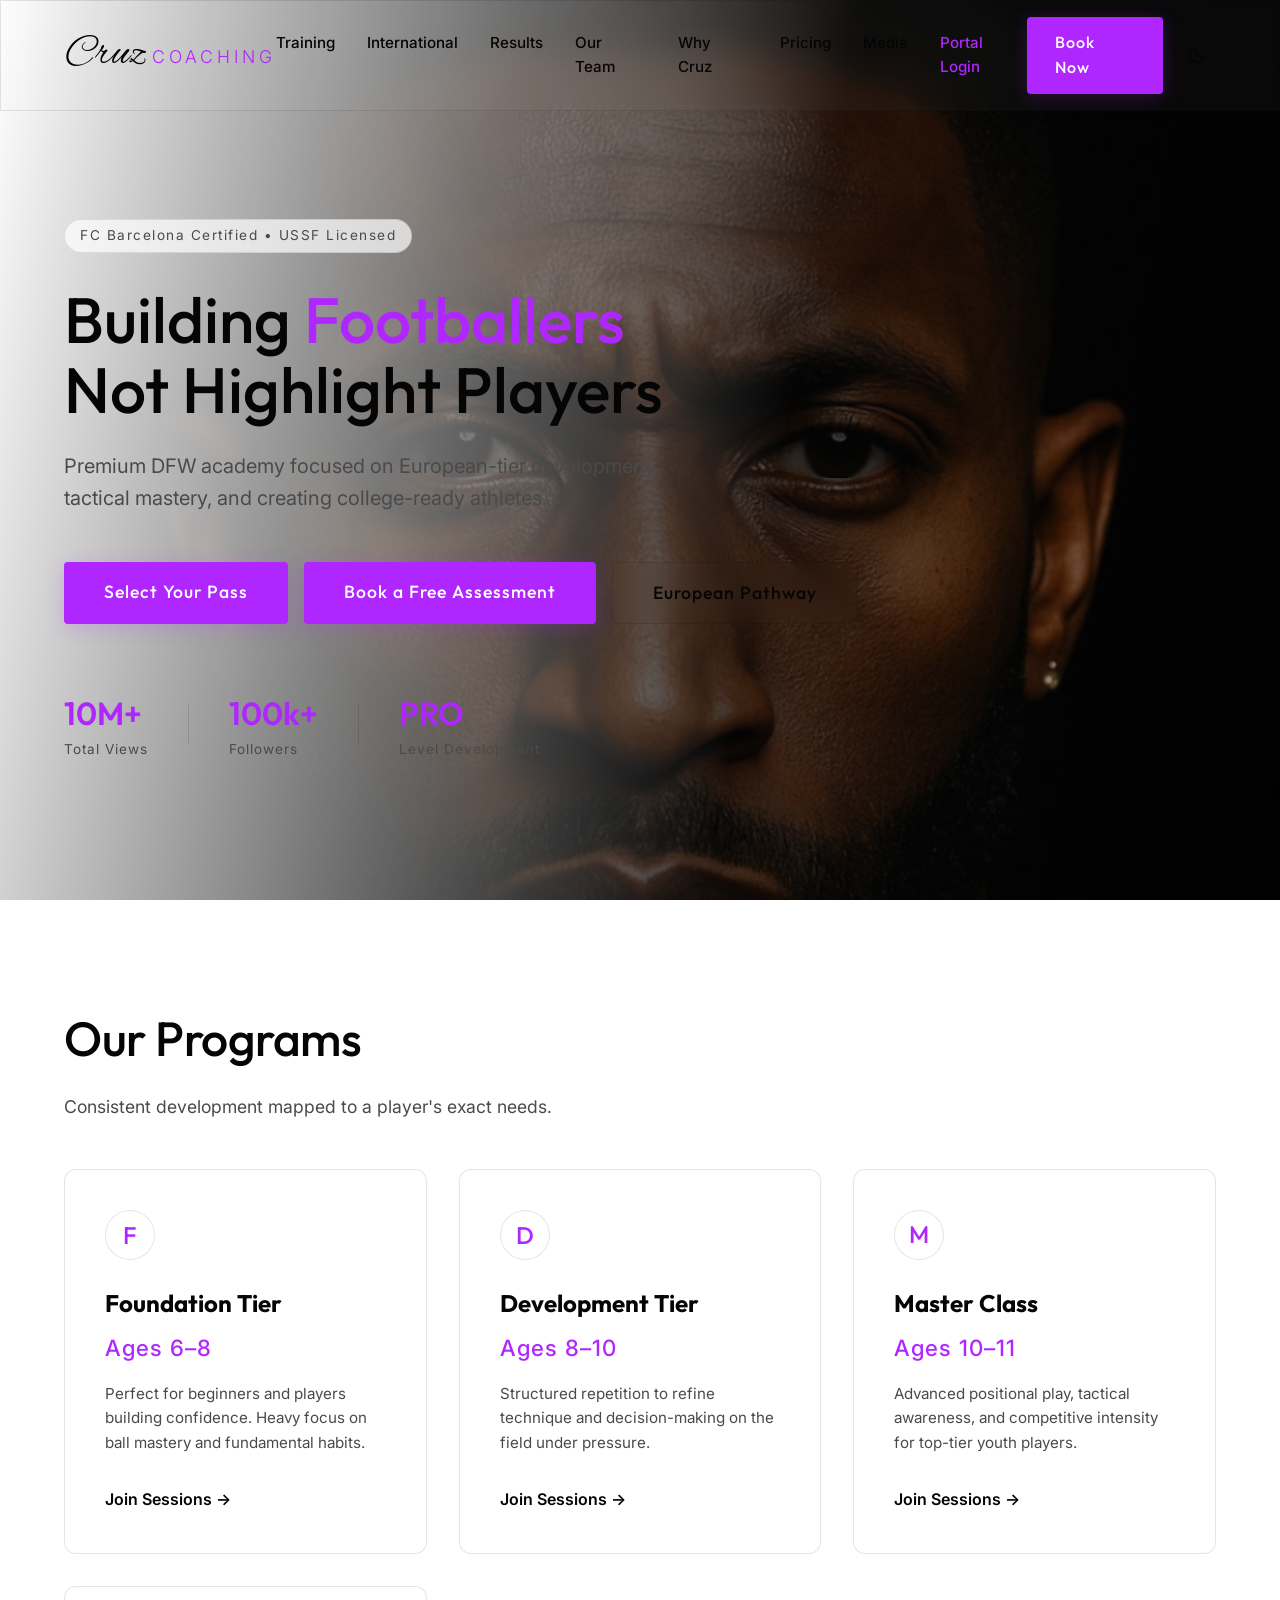
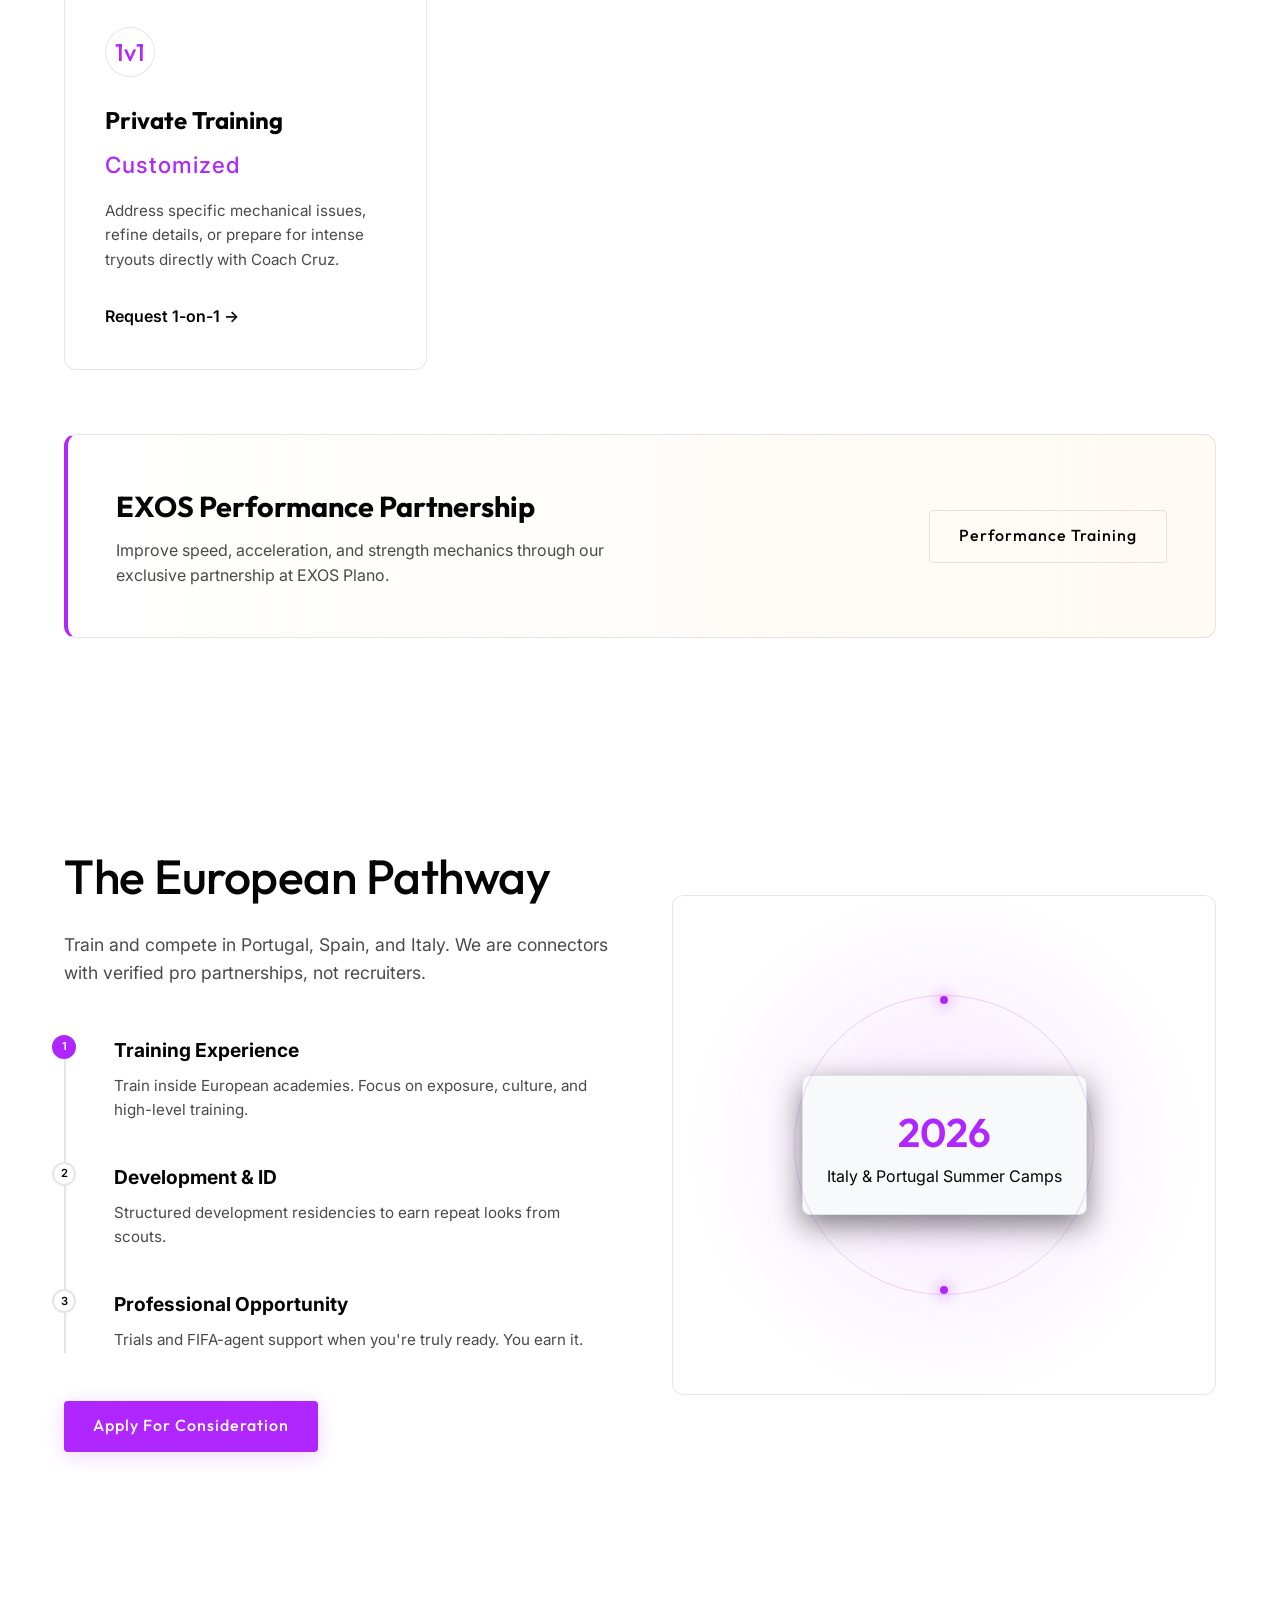
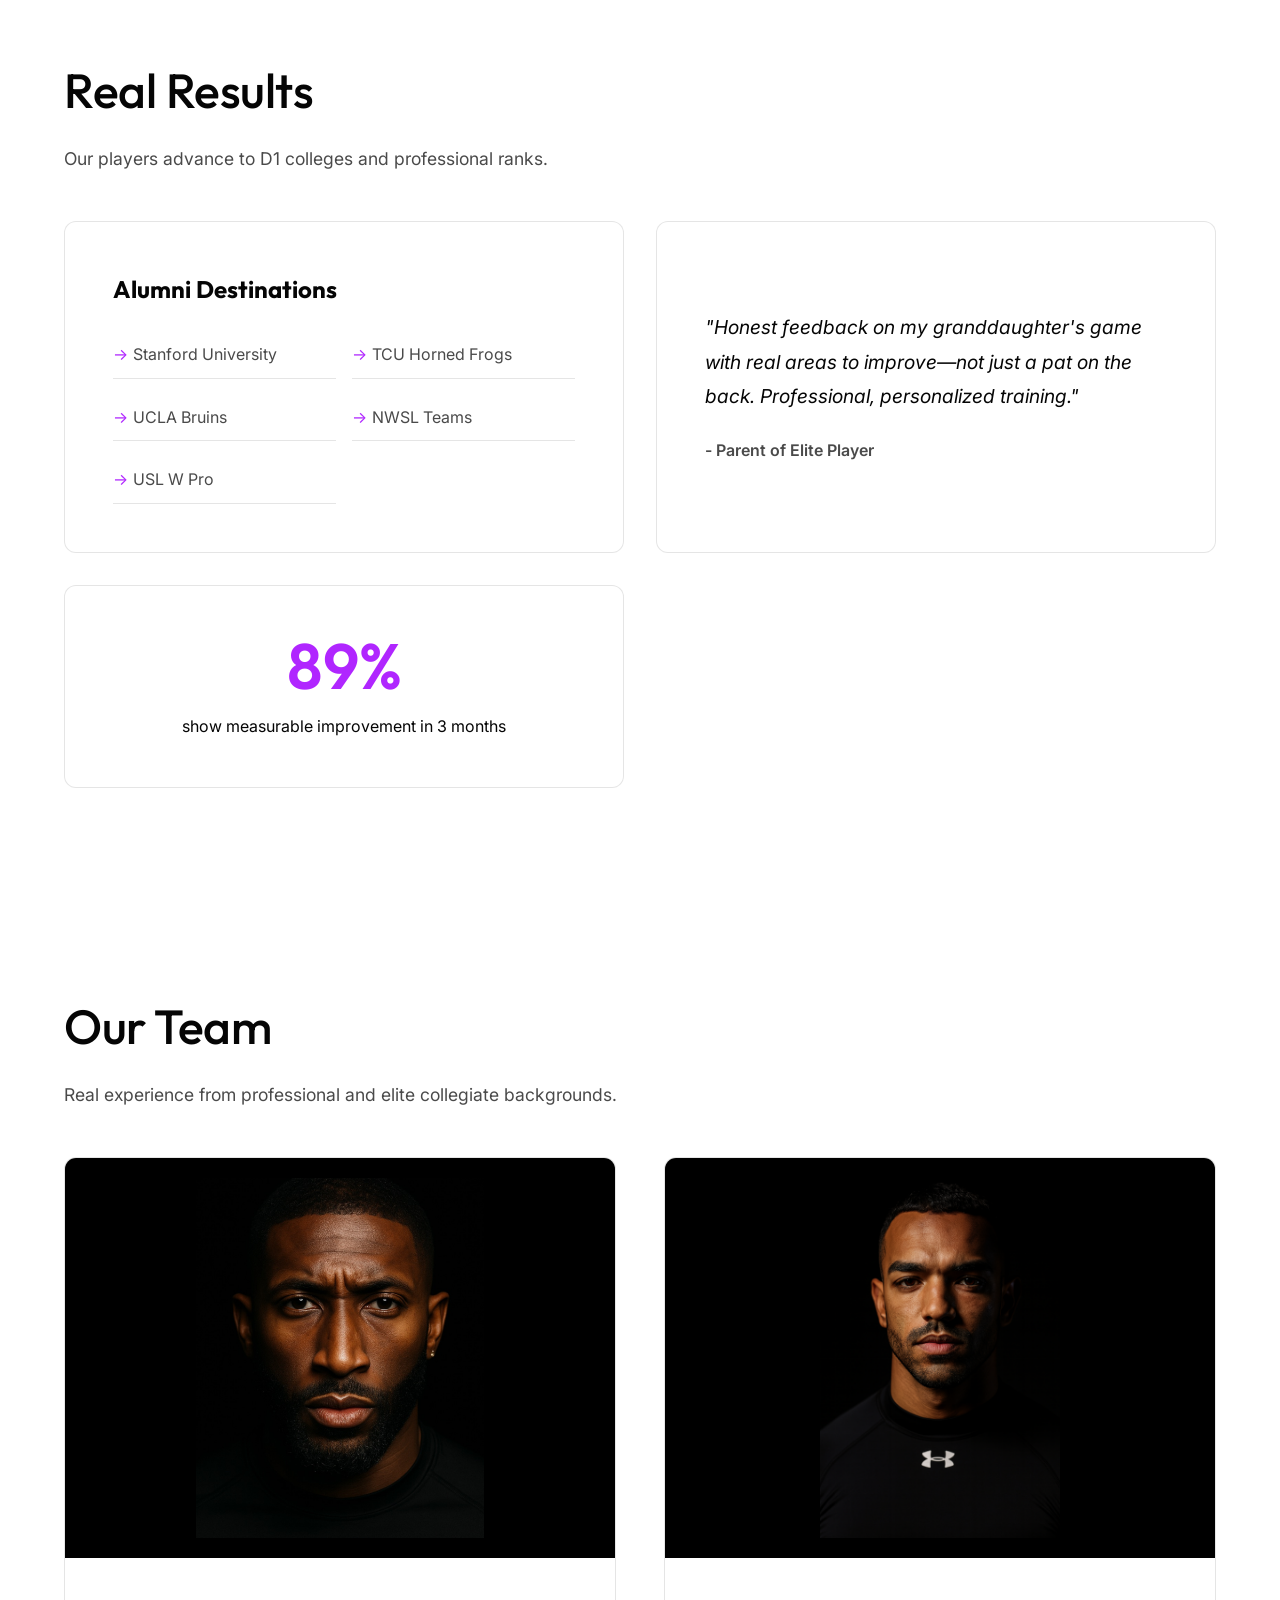
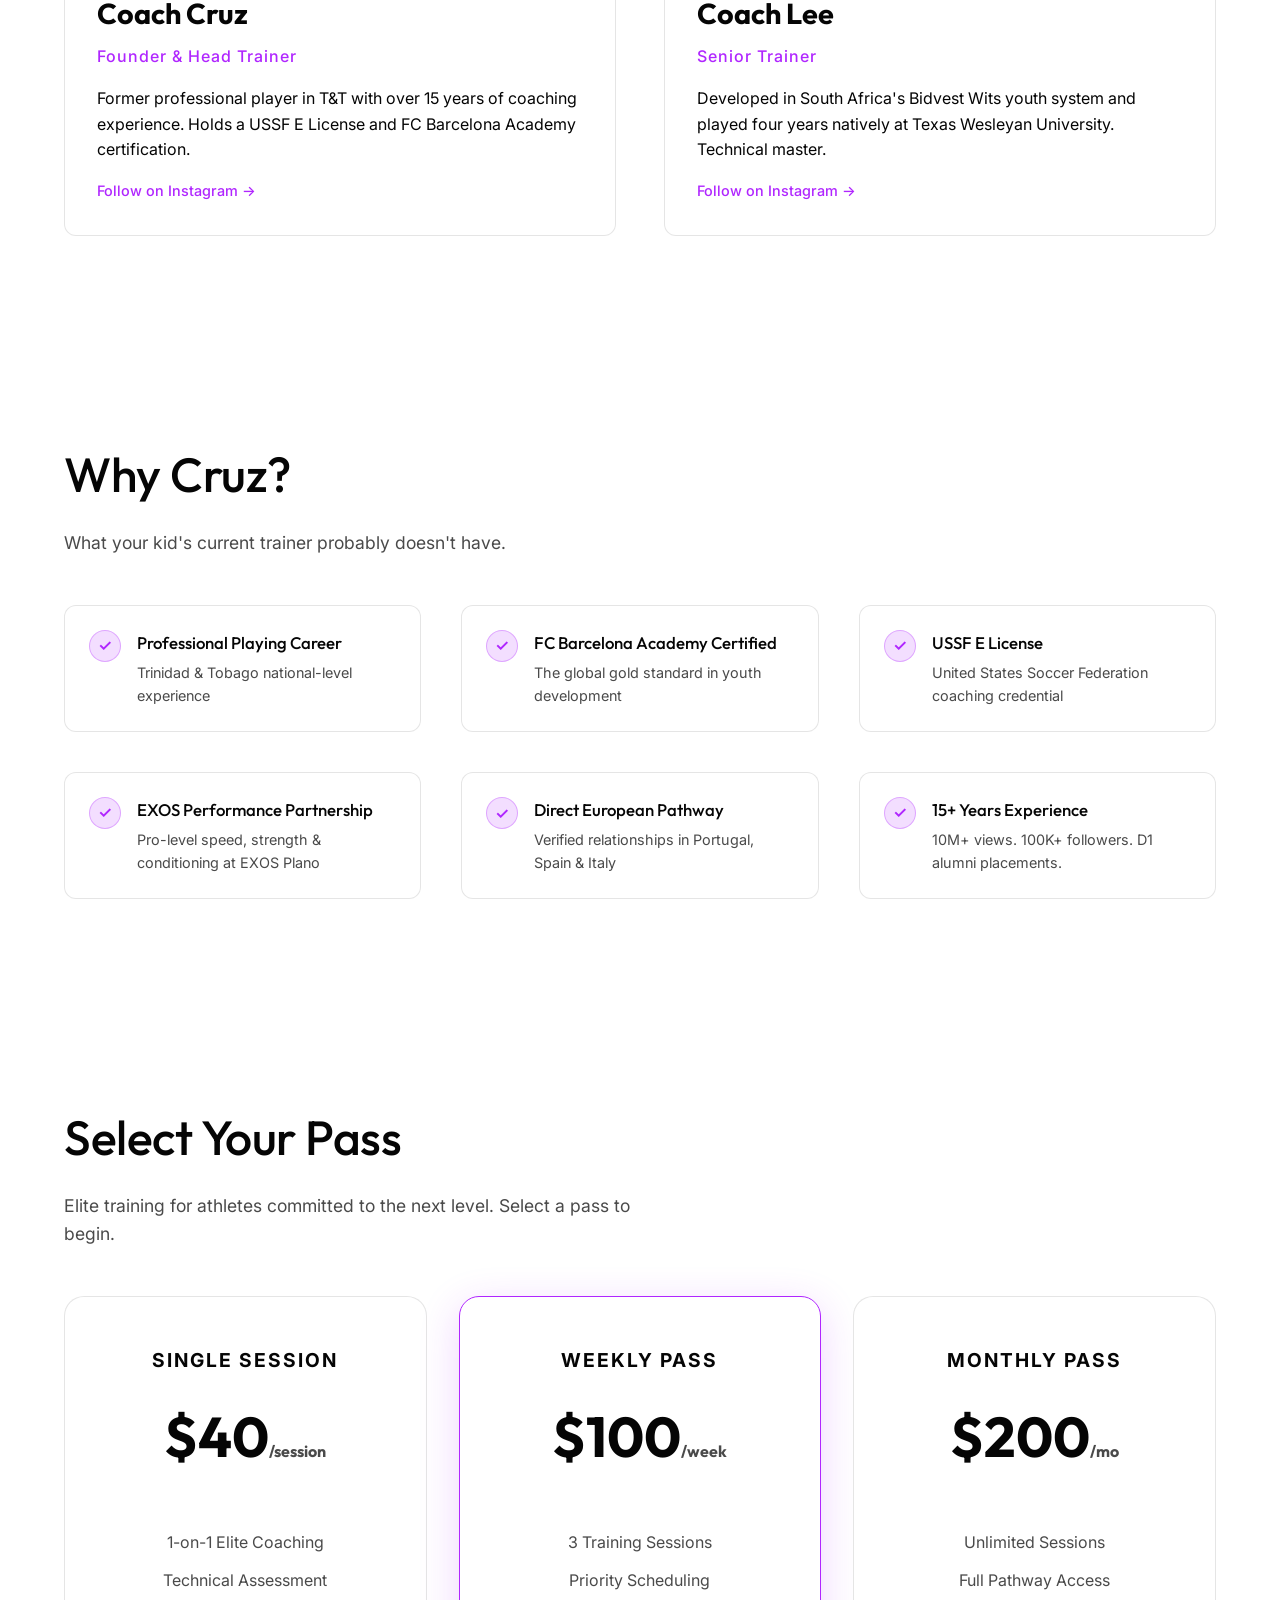
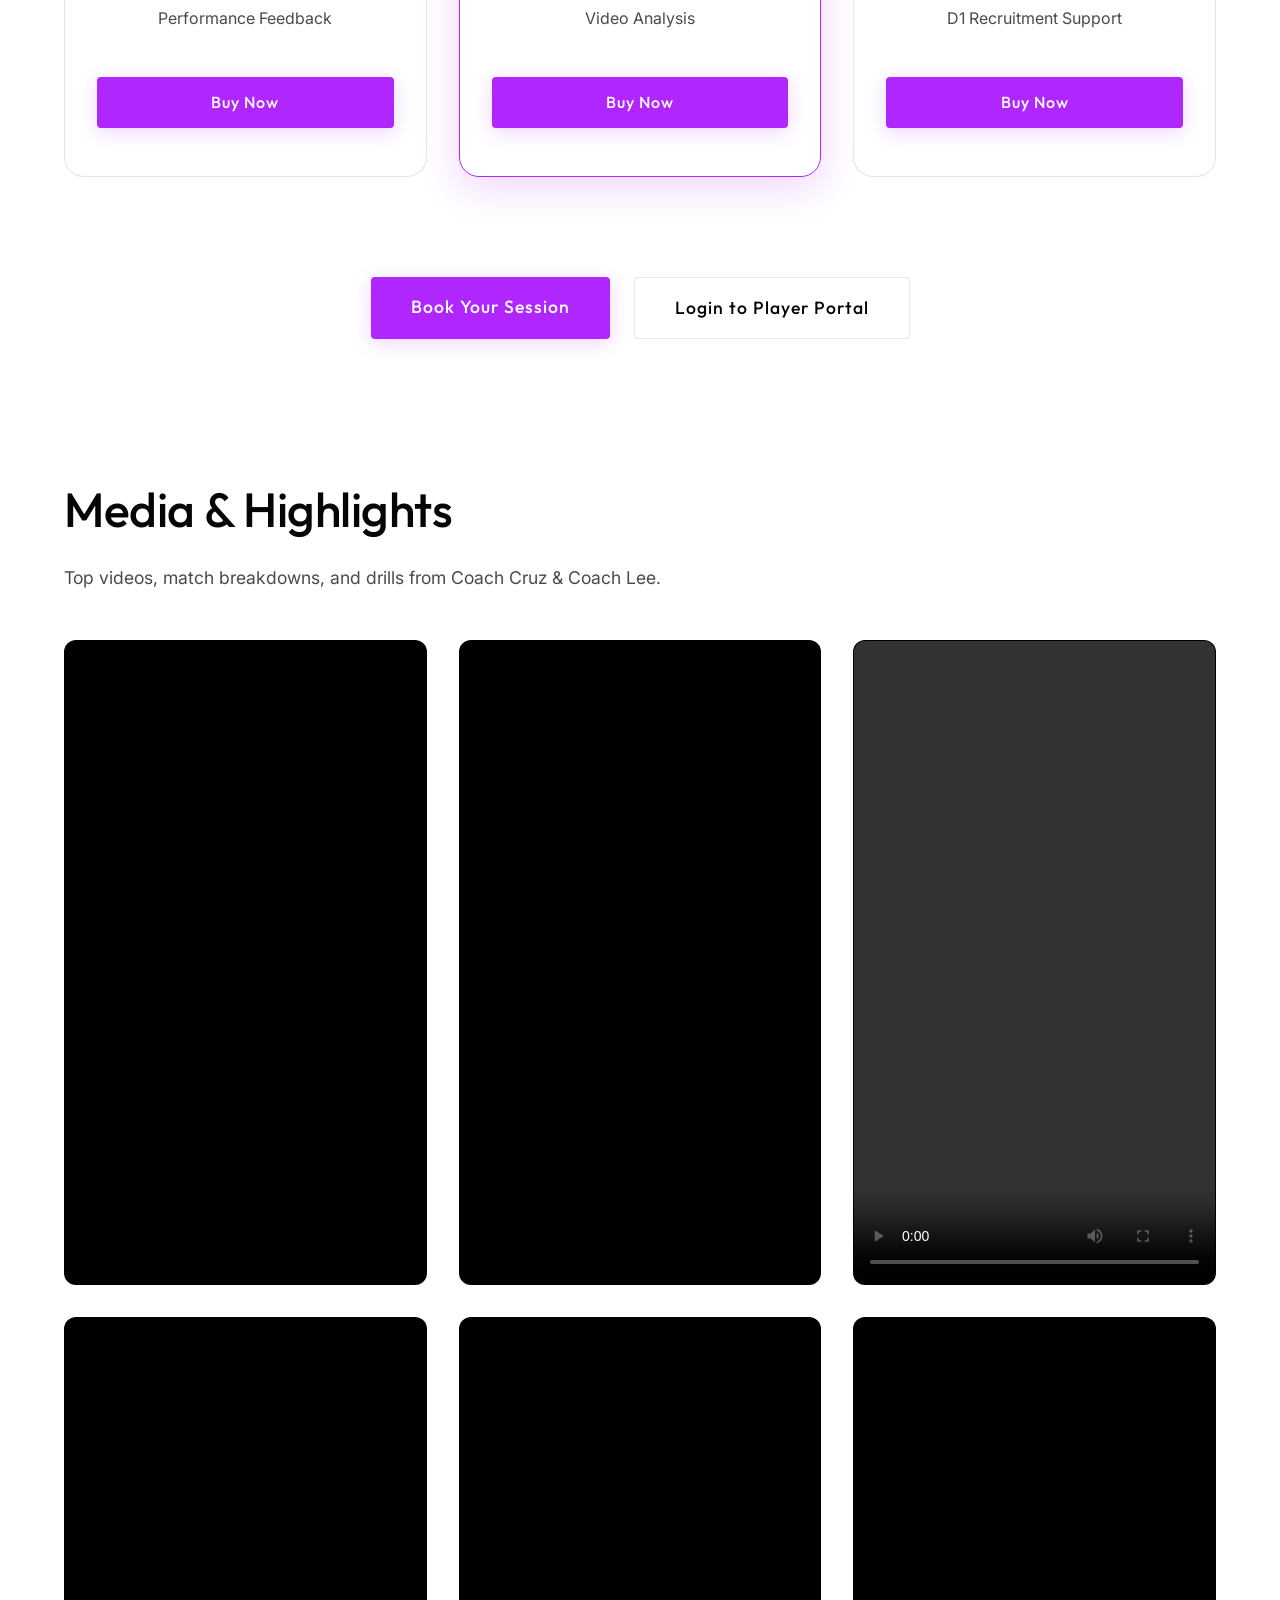
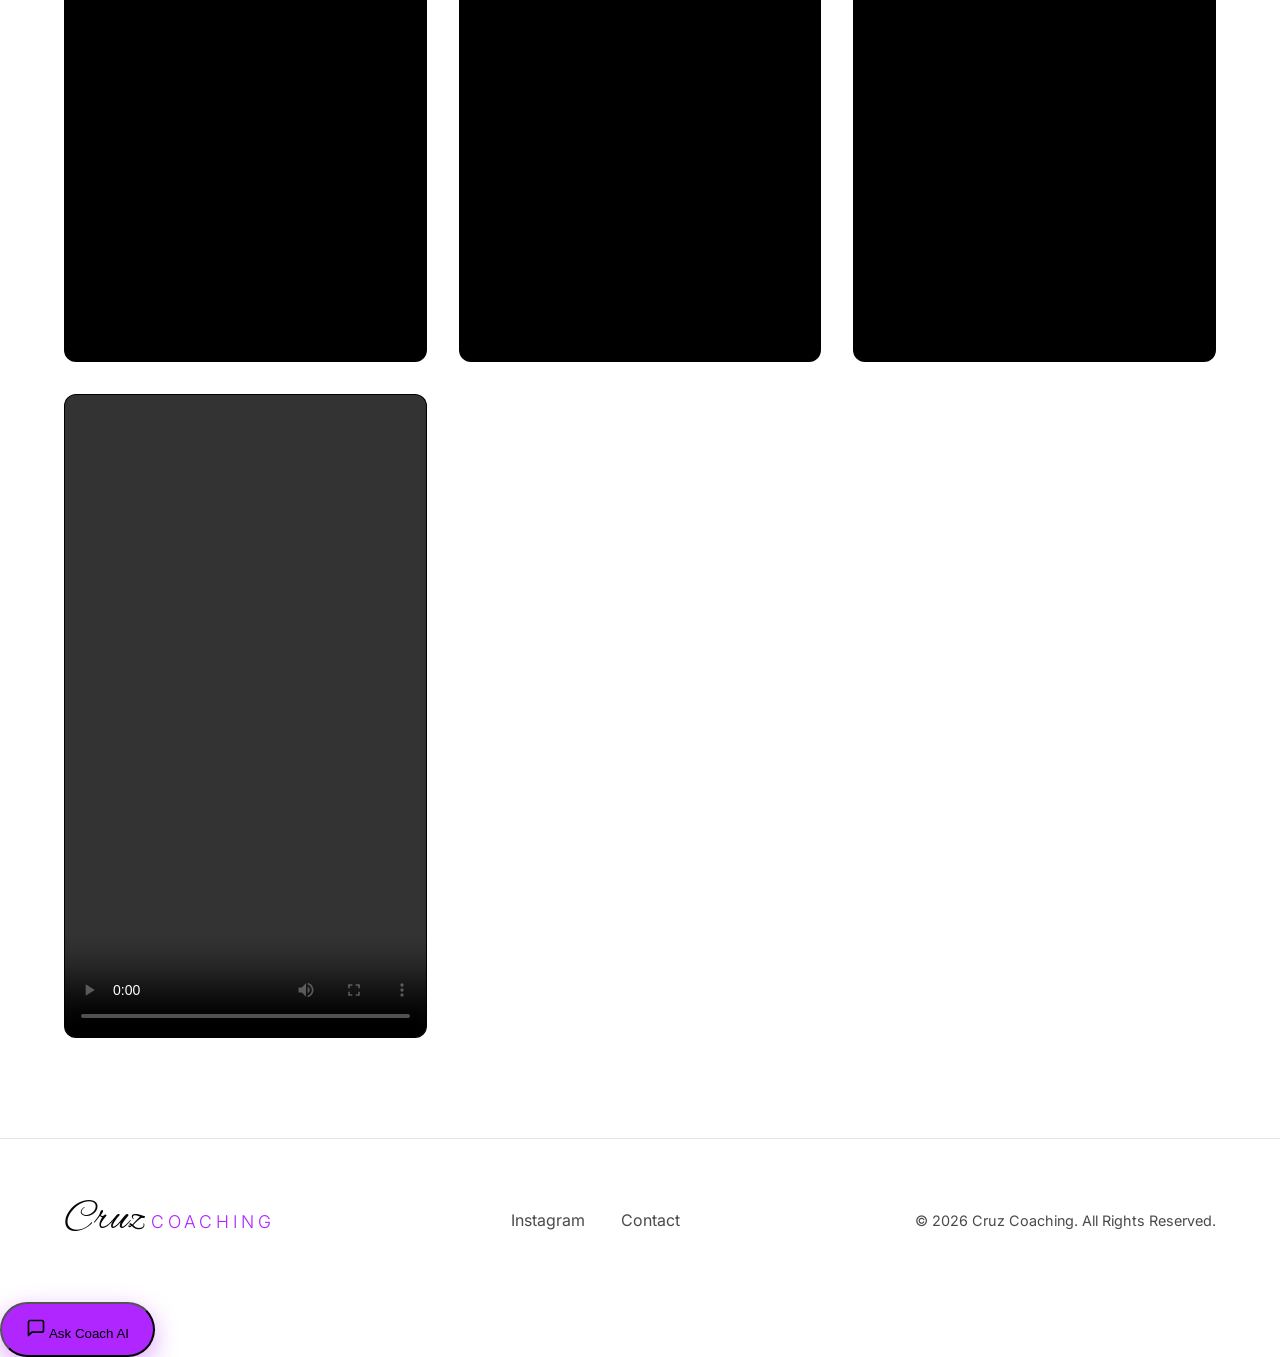
==== commit a23adeac: "feat: add theme toggle functionality and update UI with improved dark mode support, animations, and " ====
--- a/index.html
+++ b/index.html
@@ -4,7 +4,7 @@
 <meta charset="UTF-8">
 <meta name="viewport" content="width=device-width, initial-scale=1.0">
 <title>Cruz Coaching | #1 Private Soccer Training in Dallas-Fort Worth</title>
-<meta name="description" content="The only private soccer trainer in DFW with a professional playing career, FC Barcelona Academy certification, and a direct European pathway. Elite 1-on-1 youth development for ages 7 to pro.">
+<meta name="description" content="The only private soccer trainer in DFW with a professional playing career, FC Barcelona Academy certification, and a direct European pathway. Elite 1-on-1 youth development for ages 6 to 11.">
 <meta name="keywords" content="private soccer training Dallas, elite youth soccer coaching DFW, 1 on 1 soccer training, European soccer training Texas, best soccer trainer Dallas, FC Barcelona certified coach">
 <meta property="og:title" content="Cruz Coaching | #1 Private Soccer Training in DFW">
 <meta property="og:description" content="Professional-grade private soccer development. FC Barcelona certified. USSF licensed. European pathway included.">
@@ -16,9 +16,9 @@
 <link rel="stylesheet" href="style.css">
 <!-- PWA & Favicon Setup -->
 <meta name="theme-color" content="#050505">
-<link rel="manifest" href="/manifest.json?v=27">
-<link rel="icon" type="image/png" href="/assets/icon-192.png?v=27">
-<link rel="apple-touch-icon" href="/assets/icon-512.png?v=27">
+<link rel="manifest" href="/manifest.json?v=29">
+<link rel="icon" type="image/png" href="/assets/icon-192.png?v=29">
+<link rel="apple-touch-icon" href="/assets/icon-512.png?v=29">
 <meta name="apple-mobile-web-app-capable" content="yes">
 <meta name="apple-mobile-web-app-status-bar-style" content="black-translucent">
 </head>
@@ -41,6 +41,20 @@
       <a href="/portal" class="nav-link" style="color: var(--accent);">Portal Login</a>
     </div>
     <a href="https://cruzcoaching.as.me/" target="_blank" class="btn-primary" id="nav-book-btn">Book Now</a>
+    <button id="theme-toggle" class="theme-toggle" aria-label="Toggle Theme" style="margin-left: 1rem;">
+      <svg id="theme-icon" viewBox="0 0 24 24" fill="none" stroke="currentColor" stroke-width="2" stroke-linecap="round" stroke-linejoin="round">
+        <circle class="sun" cx="12" cy="12" r="5"></circle>
+        <line class="sun" x1="12" y1="1" x2="12" y2="3"></line>
+        <line class="sun" x1="12" y1="21" x2="12" y2="23"></line>
+        <line class="sun" x1="4.22" y1="4.22" x2="5.64" y2="5.64"></line>
+        <line class="sun" x1="18.36" y1="18.36" x2="19.78" y2="19.78"></line>
+        <line class="sun" x1="1" y1="12" x2="3" y2="12"></line>
+        <line class="sun" x1="21" y1="12" x2="23" y2="12"></line>
+        <line class="sun" x1="4.22" y1="19.78" x2="5.64" y2="18.36"></line>
+        <line class="sun" x1="18.36" y1="5.64" x2="19.78" y2="4.22"></line>
+        <path class="moon" d="M21 12.79A9 9 0 1 1 11.21 3 7 7 0 0 0 21 12.79z" style="display: none;"></path>
+      </svg>
+    </button>
     <div class="mobile-toggle" id="mobile-toggle">
       <span></span>
       <span></span>
@@ -107,7 +121,7 @@
       <div class="program-icon">M</div>
       <h3>Master Class</h3>
       <p class="age-group">Ages 10–11</p>
-      <p class="program-desc">The bridge into high school elite levels. High-intensity positional play and tactical awareness.</p>
+      <p class="program-desc">Advanced positional play, tactical awareness, and competitive intensity for top-tier youth players.</p>
       <a href="https://cruzcoaching.as.me/" target="_blank" class="card-link">Join Sessions &rarr;</a>
     </div>
     <div class="program-card glass fade-up" style="transition-delay: 400ms;">
@@ -159,11 +173,13 @@
       <a href="mailto:info@cruzcoaching.net" class="btn-primary">Apply For Consideration</a>
     </div>
     <div class="international-visual glass fade-left">
-      <div class="globe-placeholder">
-        <div class="stats-card">
-          <span class="stat-highlight">2026</span>
-          <span class="stat-text">Italy & Portugal Summer Camps</span>
-        </div>
+      <div class="orbit-container">
+        <div class="orbit-node node-1"></div>
+        <div class="orbit-node node-2"></div>
+      </div>
+      <div class="stats-card">
+        <span class="stat-highlight">2026</span>
+        <span class="stat-text">Italy & Portugal Summer Camps</span>
       </div>
     </div>
   </div>
@@ -282,6 +298,12 @@
       </div>
     </div>
   </div>
+  <div class="scroll-indicator">
+    <span>Scroll</span>
+    <div class="mouse">
+      <div class="wheel"></div>
+    </div>
+  </div>
 </section>
 
 <!-- Pricing Section -->
@@ -389,24 +411,24 @@
 </footer>
 
 <!-- Shadow Coach Widget -->
-<div id="ai-chat-widget" style="position: fixed; bottom: 20px; right: 20px; z-index: 1000; font-family: var(--font-body);">
-  <button id="ai-chat-toggle" style="background: var(--accent); color: white; border: none; border-radius: 50px; padding: 12px 20px; font-weight: 500; cursor: pointer; display: flex; align-items: center; gap: 8px; box-shadow: 0 4px 15px rgba(176,38,255,0.4); transition: transform 0.2s;">
+<div id="ai-chat-widget">
+  <button id="ai-chat-toggle">
     <svg width="20" height="20" viewBox="0 0 24 24" fill="none" stroke="currentColor" stroke-width="2" stroke-linecap="round" stroke-linejoin="round"><path d="M21 15a2 2 0 0 1-2 2H7l-4 4V5a2 2 0 0 1 2-2h14a2 2 0 0 1 2 2z"></path></svg>
     <span>Ask Coach AI</span>
   </button>
-  <div id="ai-chat-panel" style="display: none; position: absolute; bottom: 60px; right: 0; width: 320px; background: var(--bg-secondary); border: 1px solid var(--glass-border); border-radius: 12px; overflow: hidden; box-shadow: 0 10px 30px rgba(0,0,0,0.5); flex-direction: column;">
-    <div style="background: rgba(10,10,10,0.9); padding: 15px; border-bottom: 1px solid var(--glass-border); display: flex; justify-content: space-between; align-items: center;">
+  <div id="ai-chat-panel" style="display: none; position: absolute; flex-direction: column;">
+    <div style="background: rgba(10,10,10,0.5); padding: 15px; border-bottom: 1px solid var(--glass-border); display: flex; justify-content: space-between; align-items: center;">
       <h4 style="margin: 0; font-family: var(--font-display); font-weight: 500;">Shadow Coach</h4>
       <button id="ai-chat-close" style="background: none; border: none; color: var(--text-secondary); cursor: pointer; font-size: 1.2rem;">&times;</button>
     </div>
-    <div id="ai-chat-messages" style="height: 250px; overflow-y: auto; padding: 15px; display: flex; flex-direction: column; gap: 10px; font-size: 0.9rem;">
-      <div style="background: rgba(176,38,255,0.1); border: 1px solid rgba(176,38,255,0.2); padding: 10px; border-radius: 8px; border-bottom-left-radius: 2px; color: var(--text-primary); max-width: 85%;">
+    <div id="ai-chat-messages" style="flex: 1; overflow-y: auto; padding: 20px; display: flex; flex-direction: column; gap: 15px; font-size: 0.9rem;">
+      <div class="ai-message">
         Hey! I'm the AI assistant for Cruz Coaching. Got any questions about our programs or tryouts?
       </div>
     </div>
-    <form id="ai-chat-form" style="display: flex; border-top: 1px solid var(--glass-border); background: var(--bg-primary);">
-      <input type="text" id="ai-chat-input" placeholder="Type a message..." style="flex: 1; padding: 12px; background: none; border: none; color: var(--text-primary); outline: none; font-size: 0.9rem;">
-      <button type="submit" style="background: none; border: none; color: var(--accent); padding: 0 15px; cursor: pointer; font-weight: 500;">Send</button>
+    <form id="ai-chat-form" style="display: flex; border-top: 1px solid var(--glass-border); background: rgba(0,0,0,0.3); padding: 10px;">
+      <input type="text" id="ai-chat-input" placeholder="Type a message..." style="flex: 1; padding: 10px 15px; background: rgba(255,255,255,0.05); border: 1px solid var(--glass-border); border-radius: 25px; color: var(--text-primary); outline: none; font-size: 0.9rem;">
+      <button type="submit" style="background: none; border: none; color: var(--accent); padding: 0 15px; cursor: pointer; font-weight: 600;">Send</button>
     </form>
   </div>
 </div>
@@ -432,6 +454,43 @@
     ytPlayers.push(player);
   });
 }
+// Theme Toggle Logic
+const themeToggle = document.getElementById('theme-toggle');
+const themeIcon = document.getElementById('theme-icon');
+const sunElements = document.querySelectorAll('.sun');
+const moonElement = document.querySelector('.moon');
+
+function setTheme(isDark) {
+  if (isDark) {
+    document.body.classList.add('dark-theme');
+    sunElements.forEach(el => el.style.display = 'block');
+    moonElement.style.display = 'none';
+    localStorage.setItem('theme', 'dark');
+  } else {
+    document.body.classList.remove('dark-theme');
+    sunElements.forEach(el => el.style.display = 'none');
+    moonElement.style.display = 'block';
+    localStorage.setItem('theme', 'light');
+  }
+}
+
+// Init theme from localStorage or system preference
+const savedTheme = localStorage.getItem('theme');
+const prefersDark = window.matchMedia('(prefers-color-scheme: dark)').matches;
+setTheme(savedTheme === 'dark' || (!savedTheme && prefersDark));
+
+themeToggle.addEventListener('click', () => {
+  const isDark = document.body.classList.contains('dark-theme');
+  setTheme(!isDark);
+});
+
+// Sync portal theme if needed (when returning from portal)
+window.addEventListener('storage', (e) => {
+  if (e.key === 'theme') {
+    setTheme(e.newValue === 'dark');
+  }
+});
+
 </script>
 <script src="script.js"></script>
 
--- a/style.css
+++ b/style.css
@@ -1,15 +1,25 @@
 :root {
+    --bg-primary: #ffffff;
+    --bg-secondary: #f8f9fa;
+    --accent: #B026FF;
+    --accent-glow: rgba(176, 38, 255, 0.2);
+    --text-primary: #050505;
+    --text-secondary: #4a4a4a;
+    --font-display: 'Outfit', sans-serif;
+    --font-body: 'Inter', sans-serif;
+    --glass-bg: rgba(255, 255, 255, 0.7);
+    --glass-border: rgba(0, 0, 0, 0.1);
+    --glass-hover: rgba(0, 0, 0, 0.05);
+}
+
+.dark-theme {
     --bg-primary: #050505;
     --bg-secondary: #0a0a0a;
-    --accent: #B026FF; /* Neon Purple */
-    --accent-glow: rgba(176, 38, 255, 0.3);
     --text-primary: #ffffff;
     --text-secondary: #a3a3a3;
-    --font-display: 'Outfit', sans-serif;
-    --font-body: 'Inter', sans-serif;
     --glass-bg: rgba(255, 255, 255, 0.03);
     --glass-border: rgba(255, 255, 255, 0.08);
-    --glass-hover: rgba(255, 255, 255, 0.08);
+    --glass-hover: rgba(255, 255, 255, 0.12);
 }
 
 * {
@@ -19,12 +29,36 @@
     scroll-behavior: smooth;
 }
 
-body.dark-theme {
+body {
     background-color: var(--bg-primary);
     color: var(--text-primary);
     font-family: var(--font-body);
     line-height: 1.6;
     overflow-x: hidden;
+    transition: background-color 0.3s, color 0.3s;
+}
+
+.theme-toggle {
+    background: none;
+    border: none;
+    color: var(--text-primary);
+    cursor: pointer;
+    padding: 8px;
+    display: flex;
+    align-items: center;
+    justify-content: center;
+    border-radius: 50%;
+    transition: background 0.3s, transform 0.2s;
+}
+
+.theme-toggle:hover {
+    background: var(--glass-border);
+    transform: scale(1.1);
+}
+
+.theme-toggle svg {
+    width: 20px;
+    height: 20px;
 }
 
 /* Utilities */
@@ -109,6 +143,9 @@
     z-index: 1000;
     padding: 1rem 5%;
     border-bottom: 1px solid var(--glass-border);
+    background: var(--glass-bg);
+    backdrop-filter: blur(20px);
+    -webkit-backdrop-filter: blur(20px);
     transition: all 0.3s ease;
 }
 
@@ -218,7 +255,7 @@
     left: 0;
     width: 100%;
     height: 100%;
-    background: linear-gradient(100deg, rgba(5,5,5,0.93) 0%, rgba(5,5,5,0.8) 40%, rgba(5,5,5,0.3) 100%);
+    background: linear-gradient(100deg, var(--bg-primary) 0%, rgba(5,5,5,0.7) 60%, rgba(5,5,5,0.2) 100%);
 }
 
 .hero-content {
@@ -262,6 +299,47 @@
     flex-wrap: wrap;
 }
 
+.scroll-indicator {
+    position: absolute;
+    bottom: 30px;
+    left: 50%;
+    transform: translateX(-50%);
+    display: flex;
+    flex-direction: column;
+    align-items: center;
+    gap: 10px;
+    color: var(--text-secondary);
+    font-size: 0.75rem;
+    letter-spacing: 2px;
+    text-transform: uppercase;
+    opacity: 0.6;
+}
+
+.mouse {
+    width: 22px;
+    height: 38px;
+    border: 2px solid var(--text-secondary);
+    border-radius: 12px;
+    position: relative;
+}
+
+.wheel {
+    width: 2px;
+    height: 6px;
+    background: var(--accent);
+    position: absolute;
+    top: 6px;
+    left: 50%;
+    transform: translateX(-50%);
+    border-radius: 2px;
+    animation: scroll-wheel 1.5s infinite;
+}
+
+@keyframes scroll-wheel {
+    0% { opacity: 1; transform: translateX(-50%) translateY(0); }
+    100% { opacity: 0; transform: translateX(-50%) translateY(15px); }
+}
+
 .social-proof {
     display: flex;
     gap: 2.5rem;
@@ -473,10 +551,37 @@
     height: 500px;
     border-radius: 12px;
     position: relative;
-    background: linear-gradient(135deg, rgba(255,255,255,0.02) 0%, rgba(255,255,255,0.05) 100%);
+    background: radial-gradient(circle at center, rgba(176, 38, 255, 0.1) 0%, transparent 70%);
     display: flex;
     align-items: center;
     justify-content: center;
+    overflow: hidden;
+}
+
+.orbit-container {
+    position: absolute;
+    width: 300px;
+    height: 300px;
+    border: 1px solid rgba(176, 38, 255, 0.2);
+    border-radius: 50%;
+    animation: rotate 20s linear infinite;
+}
+
+.orbit-node {
+    position: absolute;
+    width: 8px;
+    height: 8px;
+    background: var(--accent);
+    border-radius: 50%;
+    box-shadow: 0 0 15px var(--accent);
+}
+
+.node-1 { top: 0; left: 50%; transform: translateX(-50%); }
+.node-2 { bottom: 0; left: 50%; transform: translateX(-50%); }
+
+@keyframes rotate {
+    from { transform: rotate(0deg); }
+    to { transform: rotate(360deg); }
 }
 
 .stats-card {
@@ -929,7 +1034,7 @@
         background-position: 60% 15%;
     }
     .hero-overlay {
-        background: linear-gradient(180deg, rgba(5,5,5,0.85) 0%, rgba(5,5,5,0.65) 40%, rgba(5,5,5,0.9) 100%);
+        background: linear-gradient(180deg, var(--bg-primary) 0%, rgba(5,5,5,0.6) 50%, var(--bg-primary) 100%);
     }
     .team-media-container {
         height: 300px;
@@ -940,6 +1045,49 @@
     .ig-grid {
         grid-template-columns: repeat(auto-fill, minmax(120px, 1fr));
     }
+}
+
+/* AI Chat Widget Polish */
+#ai-chat-widget {
+    bottom: 30px !important;
+    right: 30px !important;
+}
+
+#ai-chat-toggle {
+    background: var(--accent) !important;
+    border-radius: 50px !important;
+    padding: 14px 24px !important;
+    box-shadow: 0 8px 25px rgba(176, 38, 255, 0.4) !important;
+}
+
+#ai-chat-toggle:hover {
+    transform: translateY(-3px) scale(1.05);
+    box-shadow: 0 12px 30px rgba(176, 38, 255, 0.5) !important;
+}
+
+#ai-chat-panel {
+    bottom: 80px !important;
+    width: 350px !important;
+    height: 450px !important;
+    background: rgba(15, 15, 15, 0.85) !important;
+    backdrop-filter: blur(20px) !important;
+    -webkit-backdrop-filter: blur(20px) !important;
+    border: 1px solid var(--glass-border) !important;
+    box-shadow: 0 20px 50px rgba(0,0,0,0.6) !important;
+}
+
+.ai-message {
+    background: rgba(176, 38, 255, 0.1) !important;
+    border: 1px solid rgba(176, 38, 255, 0.2) !important;
+    padding: 12px 16px !important;
+    border-radius: 12px !important;
+    border-bottom-left-radius: 2px !important;
+    animation: fadeUp 0.3s ease-out;
+}
+
+@keyframes fadeUp {
+    from { opacity: 0; transform: translateY(10px); }
+    to { opacity: 1; transform: translateY(0); }
 }
 
 @media (max-width: 768px) {
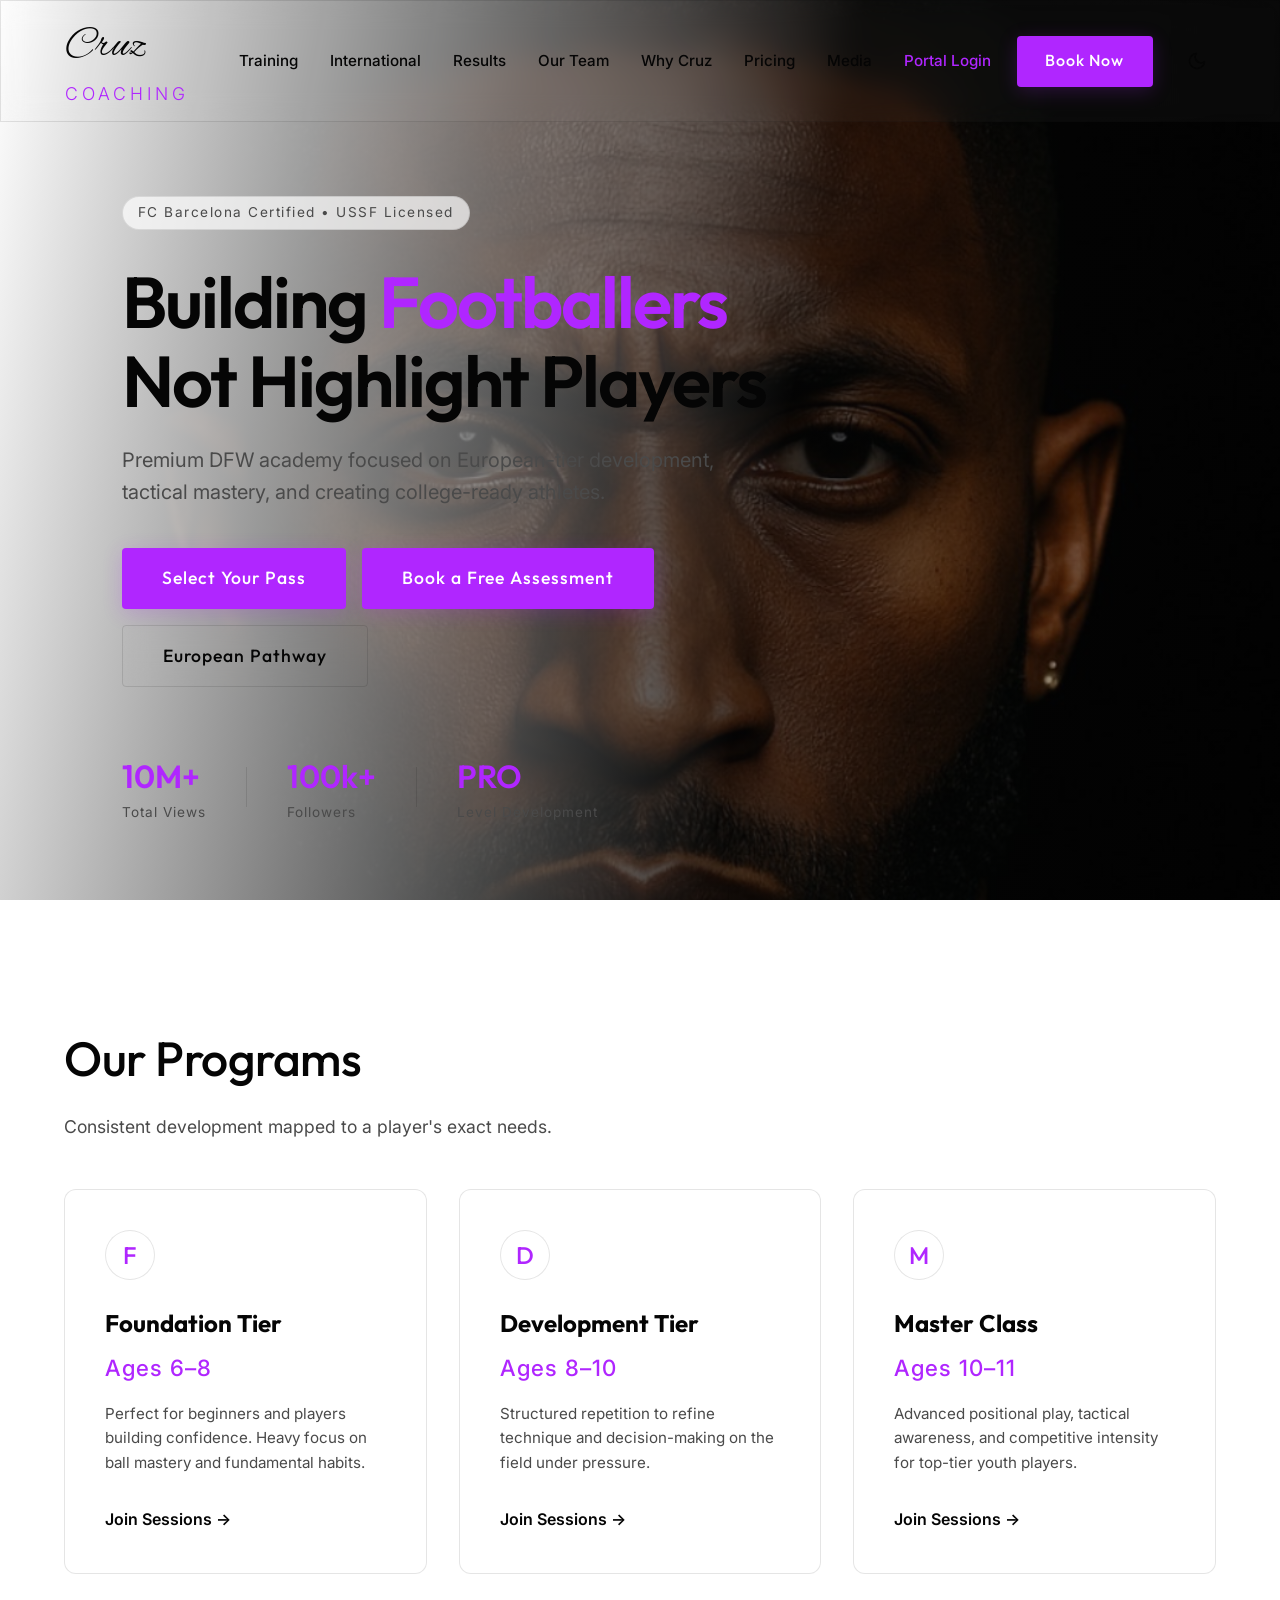
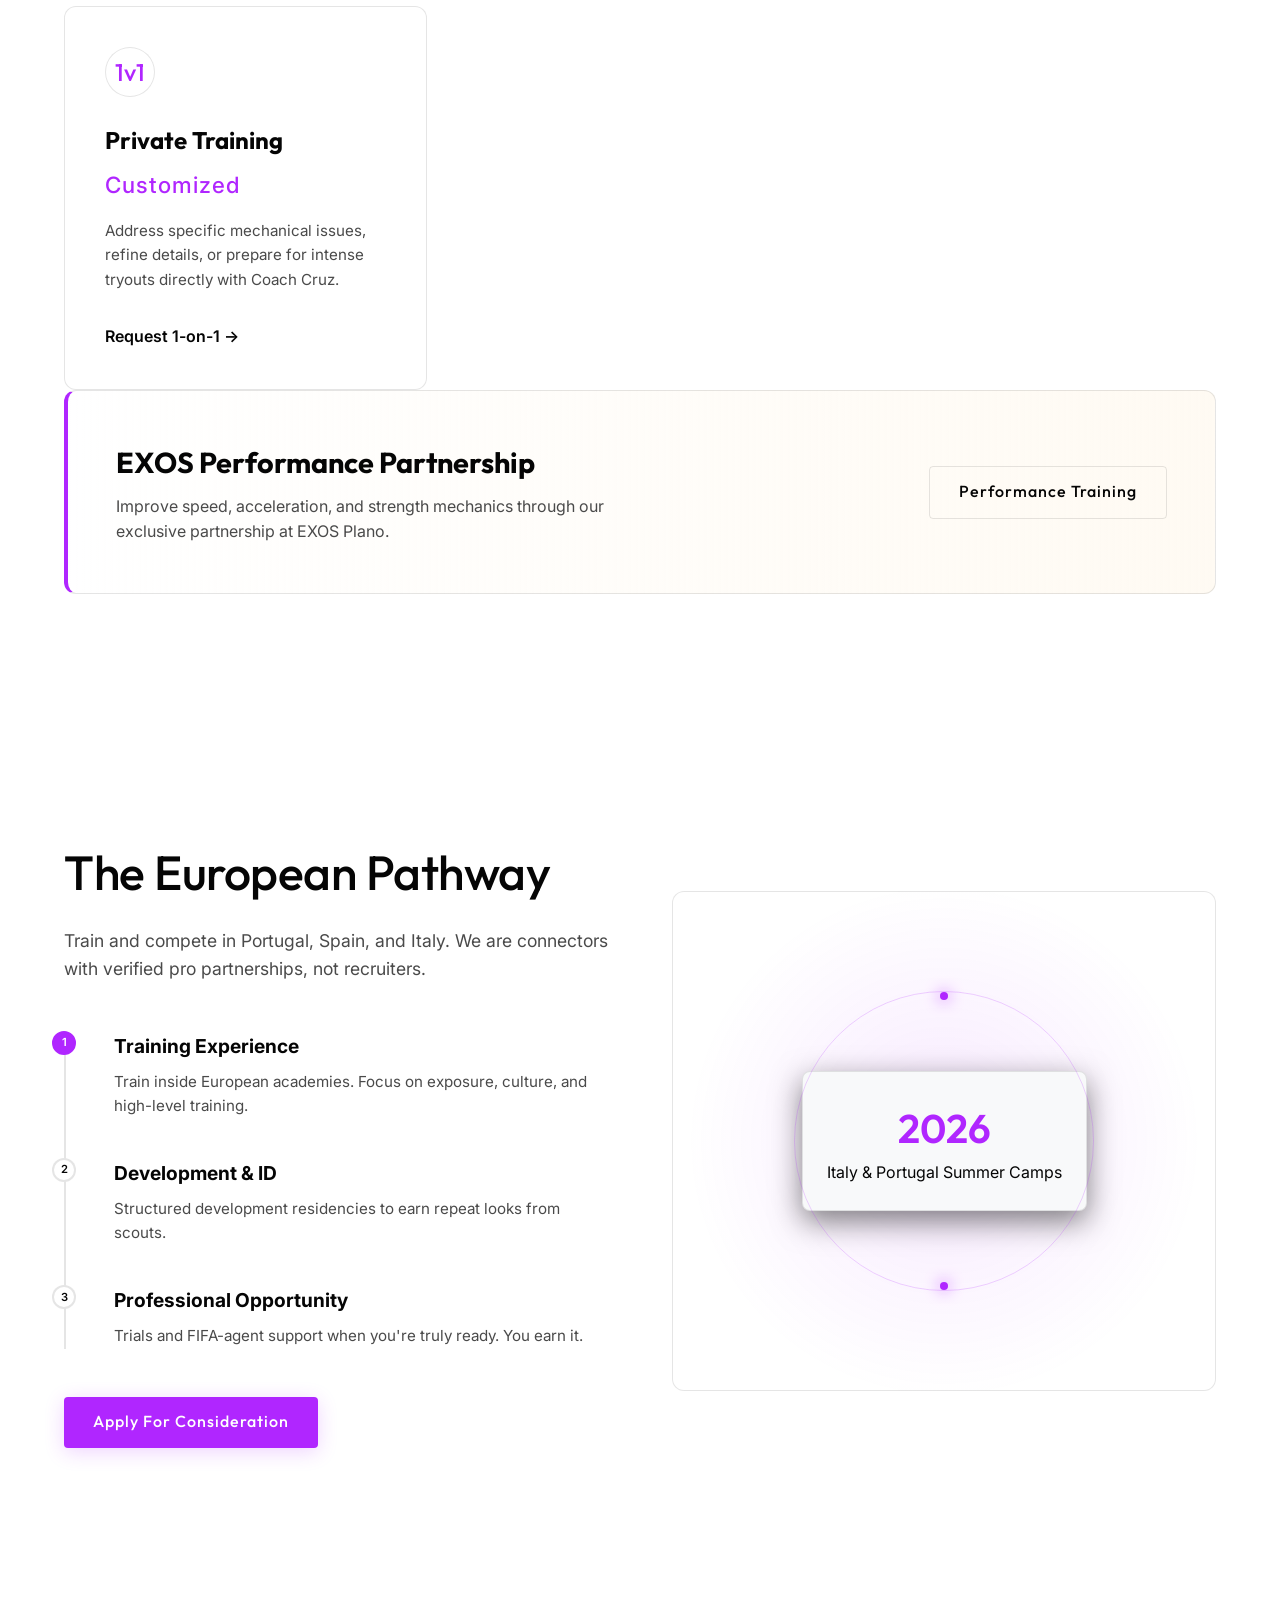
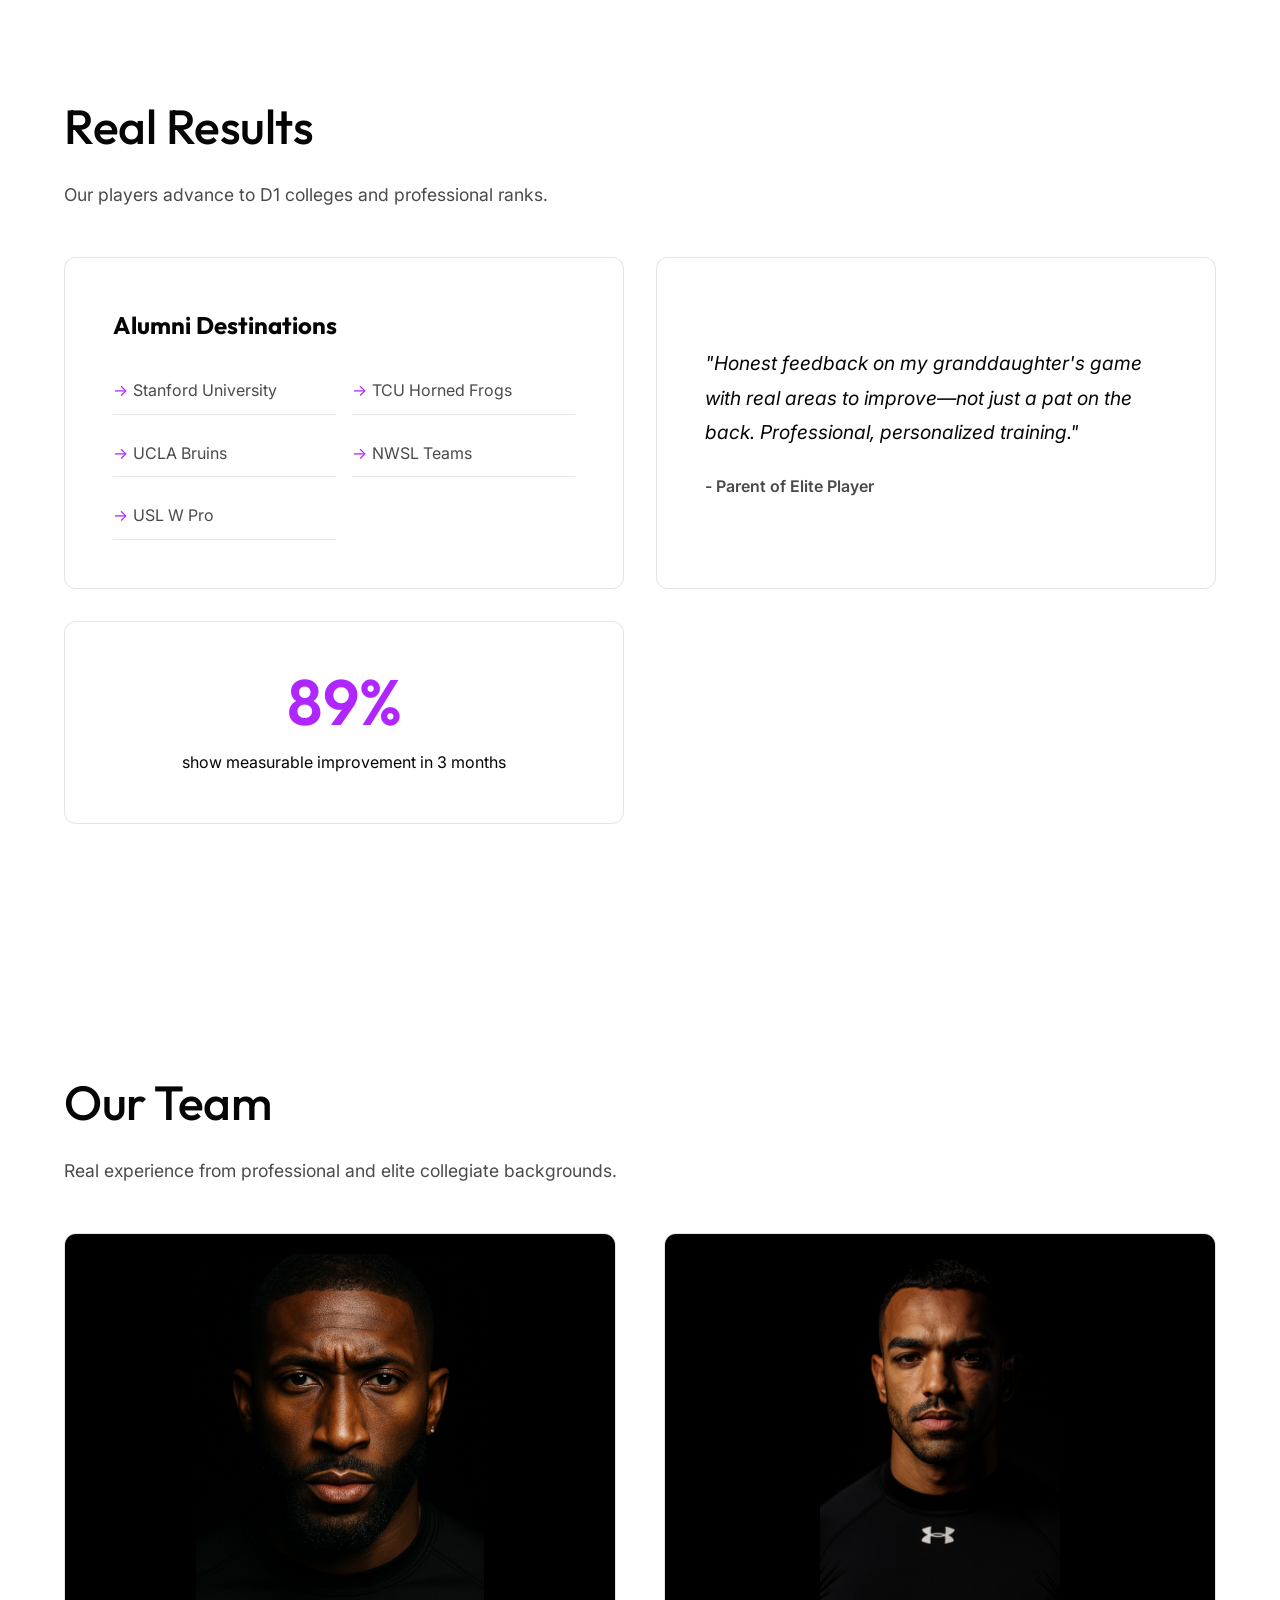
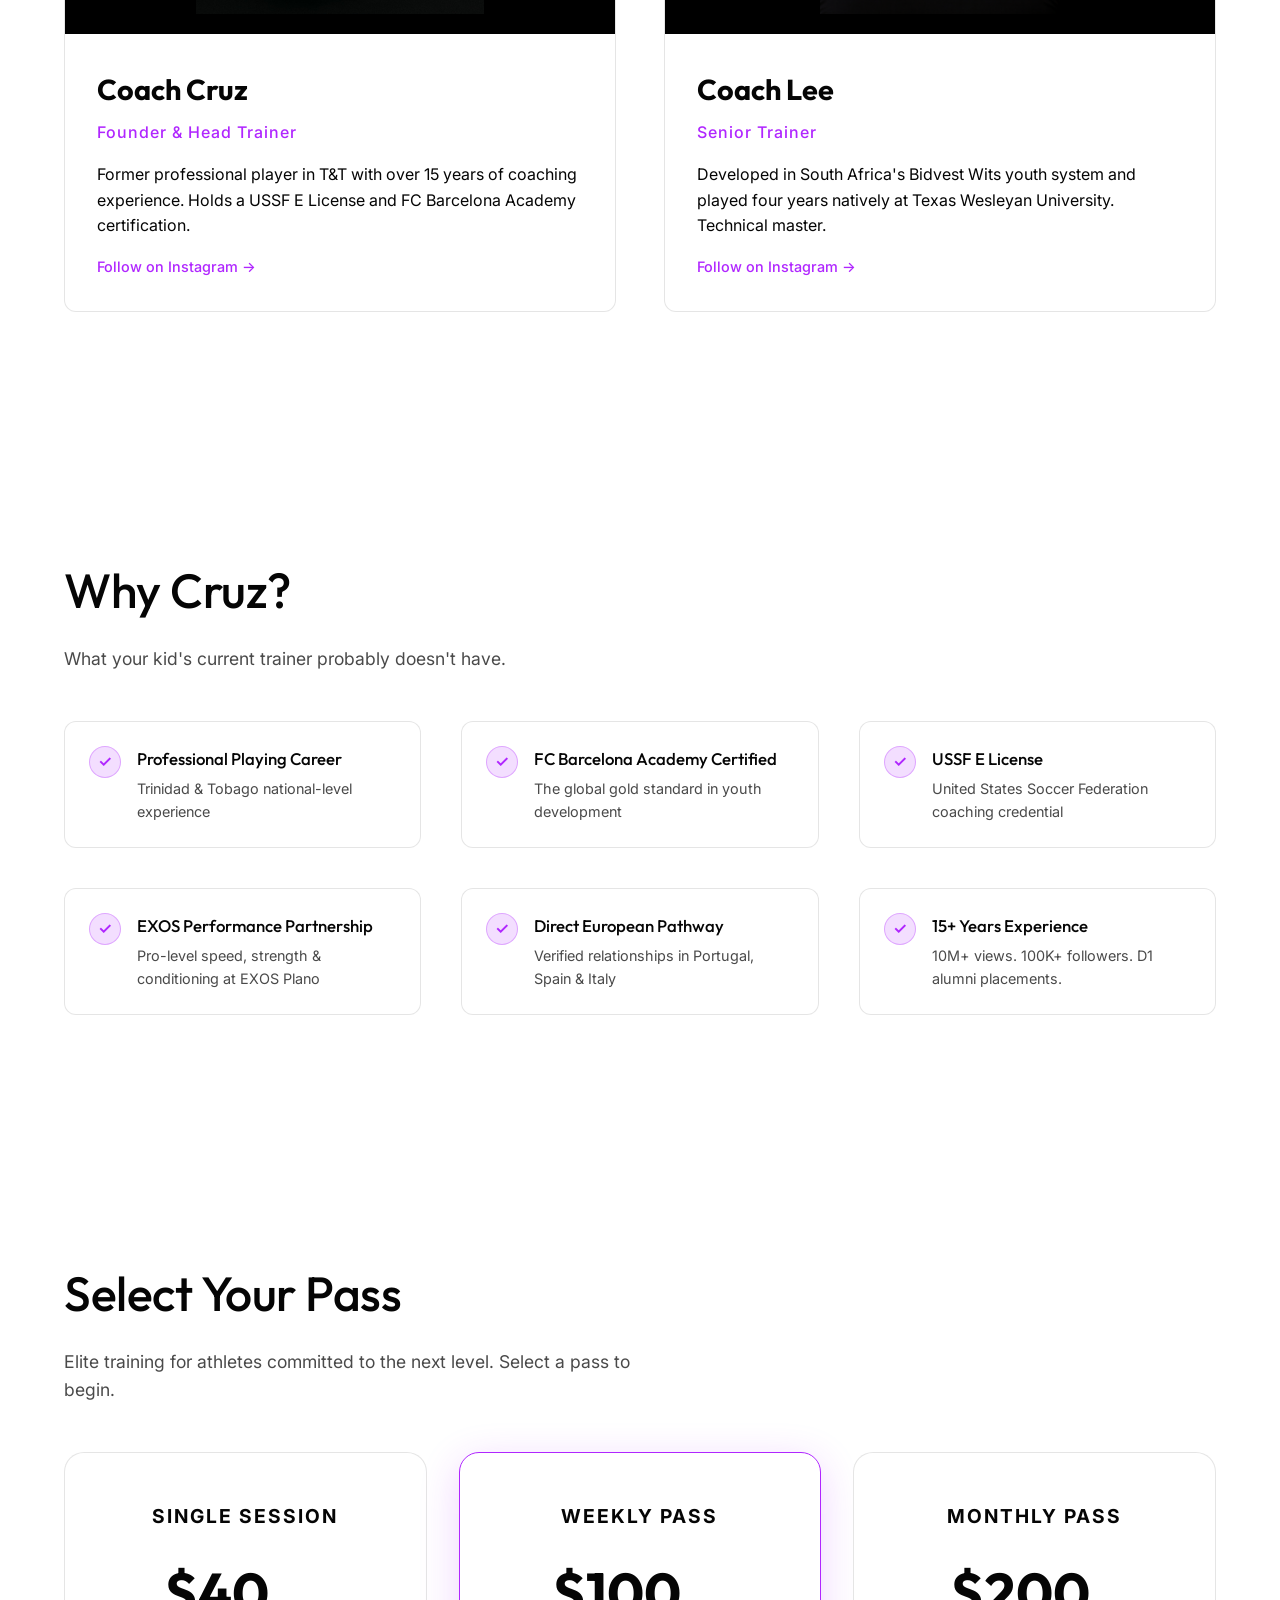
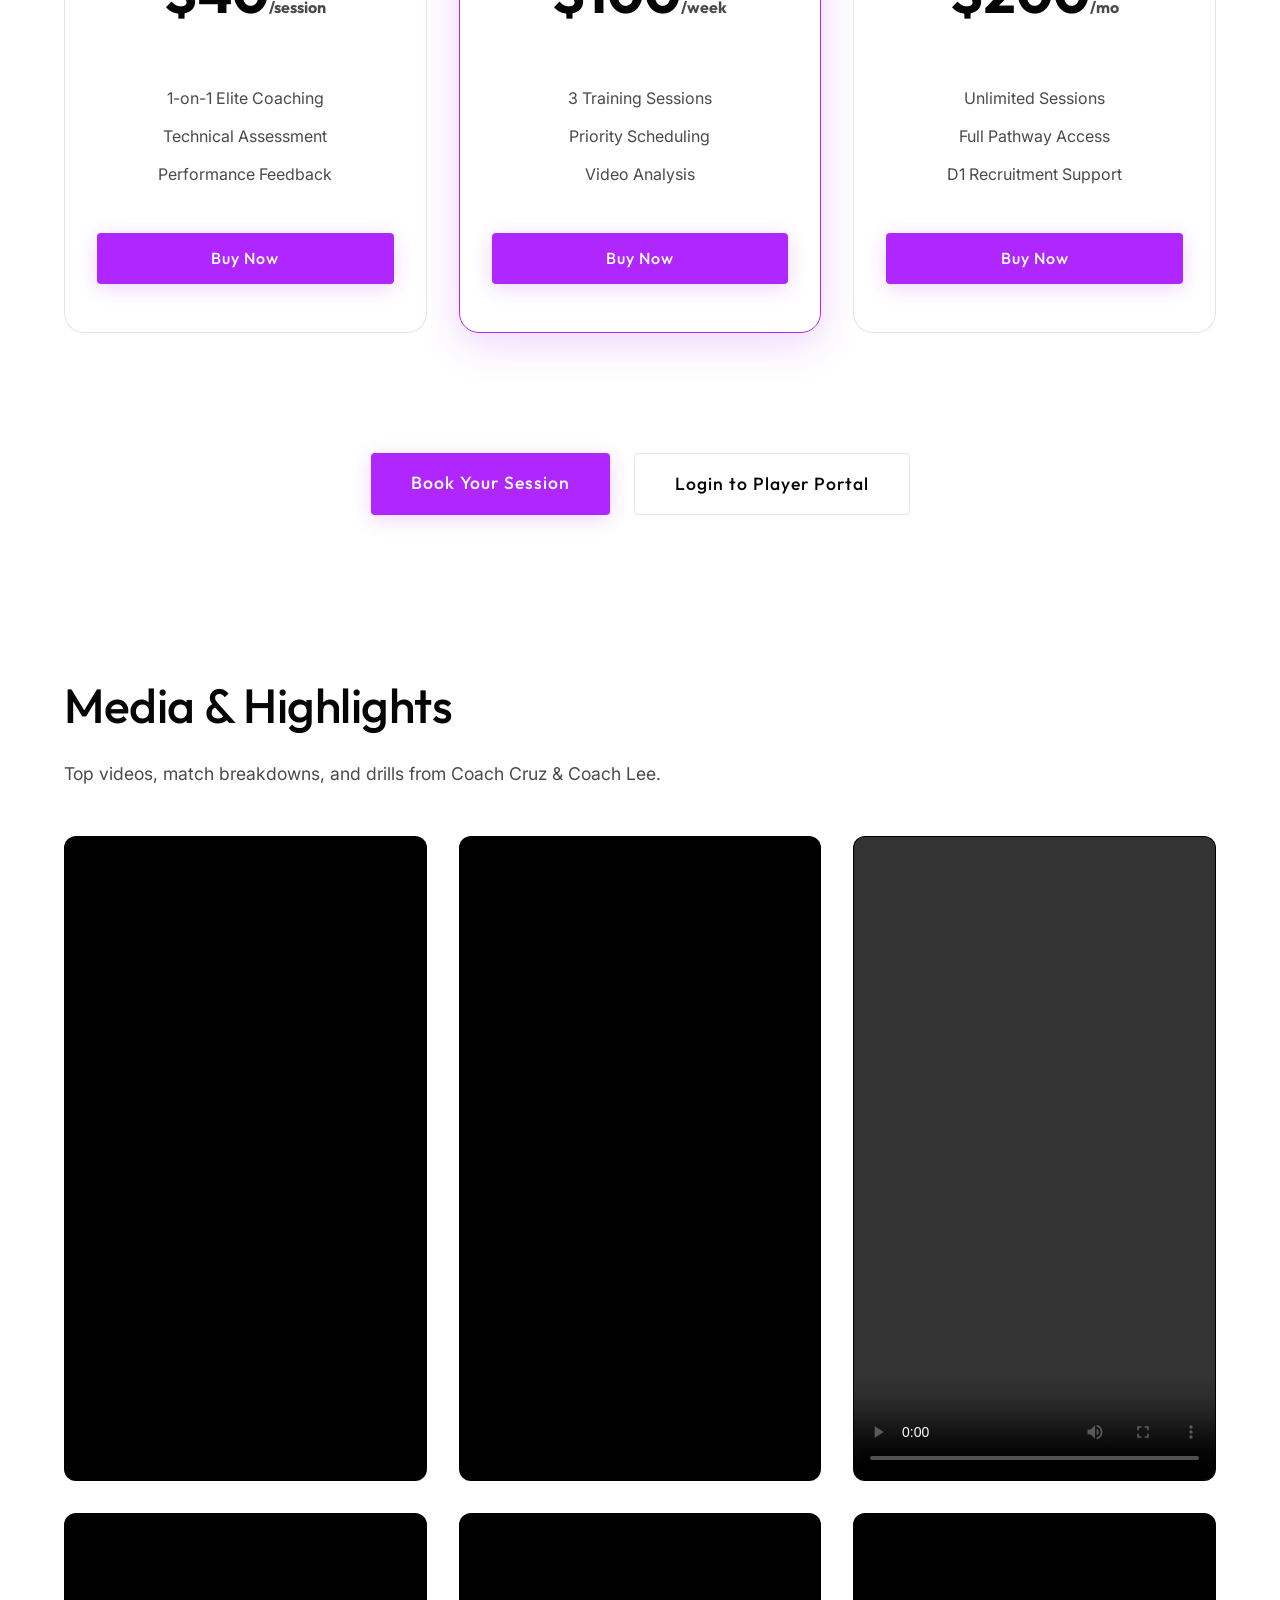
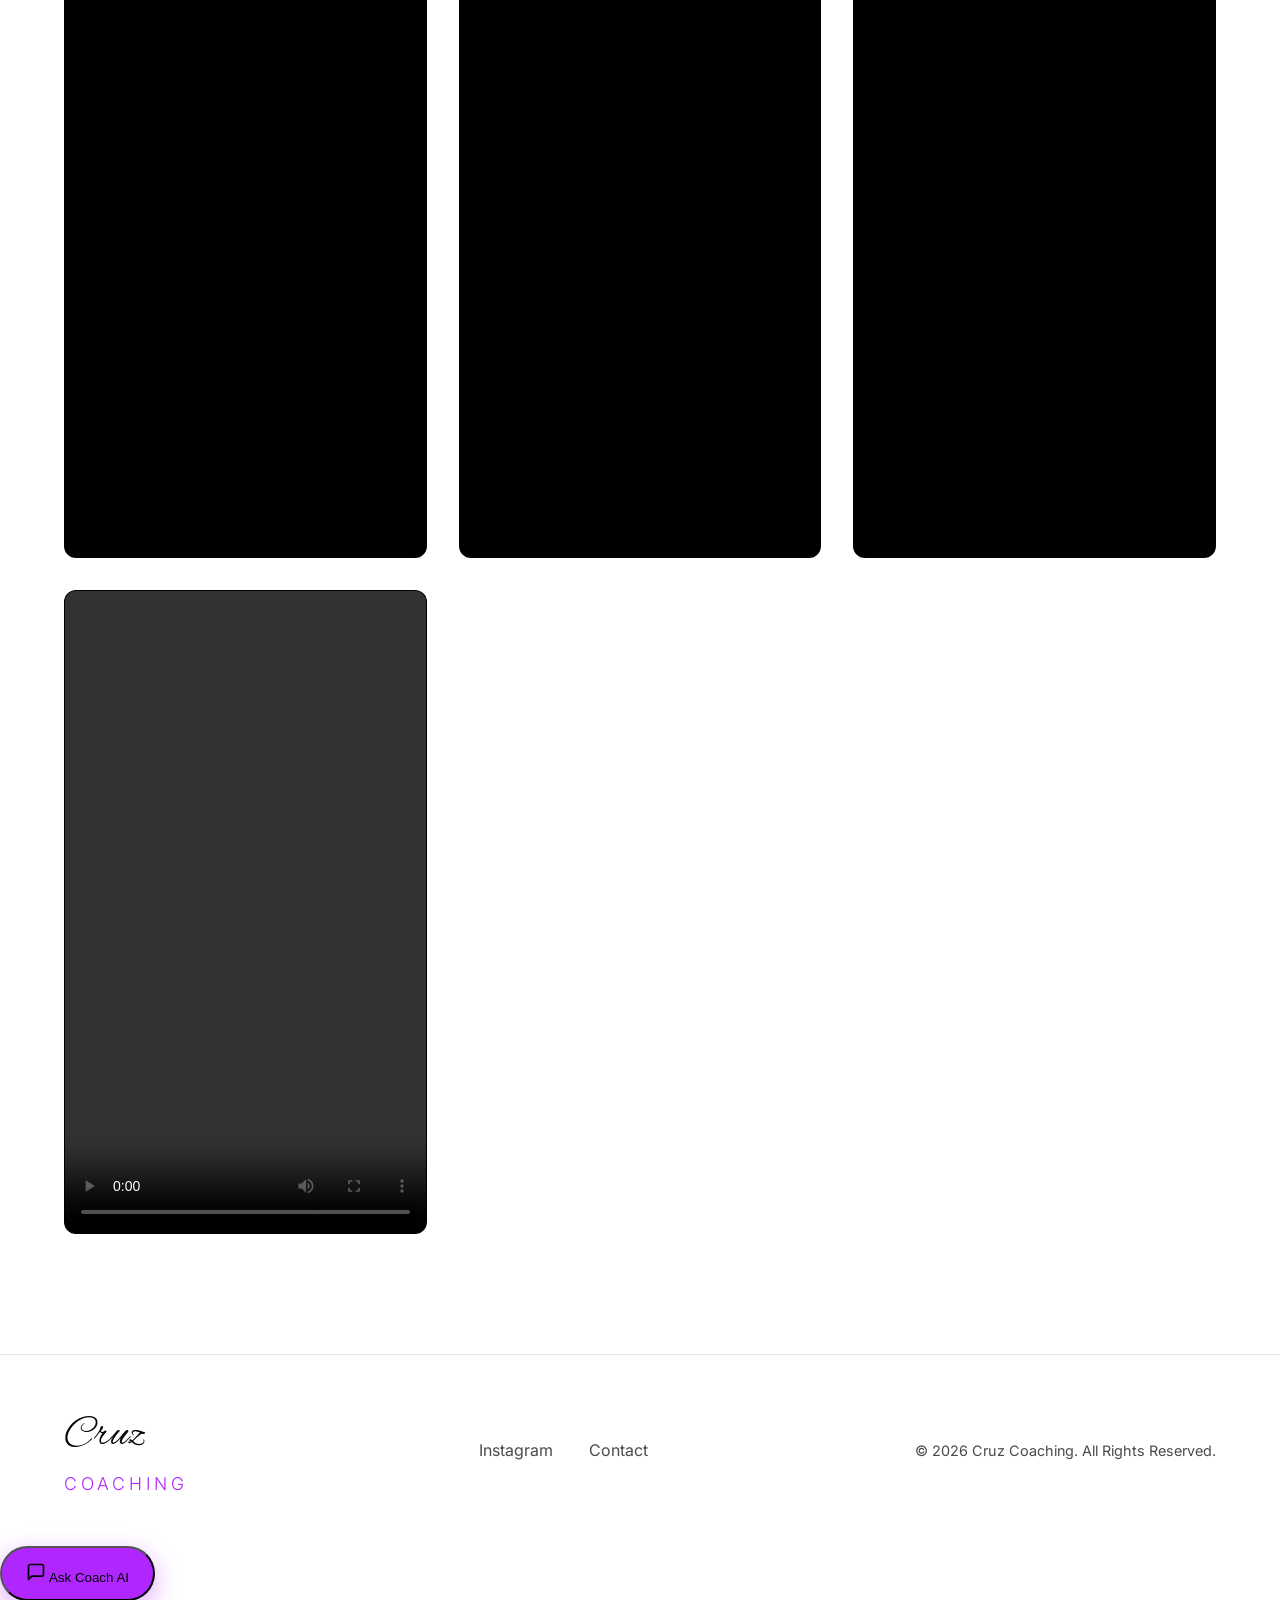
==== commit e0c526e7: "final polish: technical AI advisor, zero-spill navbar, stable theme transitions, bump v33" ====
--- a/index.html
+++ b/index.html
@@ -16,9 +16,9 @@
 <link rel="stylesheet" href="style.css">
 <!-- PWA & Favicon Setup -->
 <meta name="theme-color" content="#050505">
-<link rel="manifest" href="/manifest.json?v=29">
-<link rel="icon" type="image/png" href="/assets/icon-192.png?v=29">
-<link rel="apple-touch-icon" href="/assets/icon-512.png?v=29">
+<link rel="manifest" href="/manifest.json?v=33">
+<link rel="icon" type="image/png" href="/assets/icon-192.png?v=33">
+<link rel="apple-touch-icon" href="/assets/icon-512.png?v=33">
 <meta name="apple-mobile-web-app-capable" content="yes">
 <meta name="apple-mobile-web-app-status-bar-style" content="black-translucent">
 </head>
@@ -423,7 +423,7 @@
     </div>
     <div id="ai-chat-messages" style="flex: 1; overflow-y: auto; padding: 20px; display: flex; flex-direction: column; gap: 15px; font-size: 0.9rem;">
       <div class="ai-message">
-        Hey! I'm the AI assistant for Cruz Coaching. Got any questions about our programs or tryouts?
+        Welcome to Cruz Coaching. I am Shadow Coach. How can I help guide your athlete's professional development today?
       </div>
     </div>
     <form id="ai-chat-form" style="display: flex; border-top: 1px solid var(--glass-border); background: rgba(0,0,0,0.3); padding: 10px;">
--- a/style.css
+++ b/style.css
@@ -35,7 +35,11 @@
     font-family: var(--font-body);
     line-height: 1.6;
     overflow-x: hidden;
-    transition: background-color 0.3s, color 0.3s;
+    transition: background-color 0.3s ease, color 0.3s ease;
+}
+
+.glass, .navbar, .card, .btn-secondary, #ai-chat-panel, .theme-toggle {
+    transition: background-color 0.3s ease, border-color 0.3s ease, color 0.3s ease, box-shadow 0.3s ease;
 }
 
 .theme-toggle {
@@ -74,7 +78,7 @@
 }
 
 .section-padding {
-    padding: 100px 5%;
+    padding: clamp(60px, 10vw, 120px) 5%;
     scroll-margin-top: 80px;
 }
 
@@ -141,14 +145,50 @@
     top: 0;
     width: 100%;
     z-index: 1000;
-    padding: 1rem 5%;
+    padding: 0.8rem 5%;
     border-bottom: 1px solid var(--glass-border);
     background: var(--glass-bg);
     backdrop-filter: blur(20px);
     -webkit-backdrop-filter: blur(20px);
-    transition: all 0.3s ease;
-}
-
+    transition: background-color 0.3s, border-color 0.3s;
+}
+
+.nav-container {
+    display: flex;
+    justify-content: space-between;
+    align-items: center;
+    max-width: 1400px;
+    margin: 0 auto;
+    width: 100%;
+    flex-wrap: nowrap;
+}
+
+.brand {
+    flex-shrink: 0;
+    display: flex;
+    flex-direction: column;
+    text-decoration: none;
+    margin-right: 1.5rem;
+}
+
+.nav-links {
+    display: flex;
+    gap: clamp(1rem, 2vw, 1.5rem);
+    flex-shrink: 1;
+    overflow: hidden;
+    white-space: nowrap;
+    margin: 0 1rem;
+}
+
+@media (max-width: 1200px) {
+    .nav-links {
+        display: none;
+    }
+}
+
+#nav-book-btn, .theme-toggle {
+    flex-shrink: 0;
+}
 .nav-container {
     display: flex;
     justify-content: space-between;
@@ -261,8 +301,9 @@
 .hero-content {
     position: relative;
     z-index: 2;
-    max-width: 800px;
-    margin-top: 5rem;
+    max-width: min(800px, 90%);
+    padding-left: 5%;
+    padding-top: 120px;
 }
 
 .badge {
@@ -279,17 +320,18 @@
 
 .display-title {
     font-family: var(--font-display);
-    font-size: clamp(2.5rem, 5vw, 4rem);
-    font-weight: 500;
+    font-size: clamp(2.5rem, 6vw, 4.5rem);
+    font-weight: 600;
     line-height: 1.1;
     margin-bottom: 1.5rem;
-}
-
-.hero-subtext, .hero-subtitle {
-    font-size: 1.25rem;
+    letter-spacing: -2px;
+}
+
+.hero-subtitle {
+    font-size: clamp(1rem, 2vw, 1.25rem);
     color: var(--text-secondary);
     max-width: 600px;
-    margin-bottom: 3rem;
+    margin-bottom: 2.5rem;
 }
 
 .hero-actions {
@@ -375,7 +417,8 @@
     display: grid;
     grid-template-columns: repeat(auto-fit, minmax(280px, 1fr));
     gap: 2rem;
-    margin-bottom: 4rem;
+    max-width: 1200px;
+    margin: 0 auto;
 }
 
 .program-card {
@@ -460,9 +503,11 @@
 
 .exos-banner {
     display: flex;
+    flex-wrap: wrap;
     justify-content: space-between;
     align-items: center;
-    padding: 3rem;
+    gap: 2rem;
+    padding: clamp(1.5rem, 5vw, 3rem);
     border-radius: 12px;
     background: linear-gradient(90deg, var(--glass-bg), rgba(252, 163, 17, 0.05));
     border-left: 4px solid var(--accent);
@@ -482,8 +527,8 @@
 /* International Section */
 .international-container {
     display: grid;
-    grid-template-columns: 1fr 1fr;
-    gap: 4rem;
+    grid-template-columns: repeat(auto-fit, minmax(320px, 1fr));
+    gap: clamp(2rem, 8vw, 4rem);
     align-items: center;
 }
 
@@ -1014,10 +1059,10 @@
         align-items: center;
     }
     .international-container, .results-grid, .team-grid {
-        grid-template-columns: 1fr;
+        /* auto-fit handles this naturally now */
     }
     .credibility-grid {
-        grid-template-columns: 1fr;
+        /* auto-fit handles this naturally now */
     }
     .exos-banner {
         flex-direction: column;
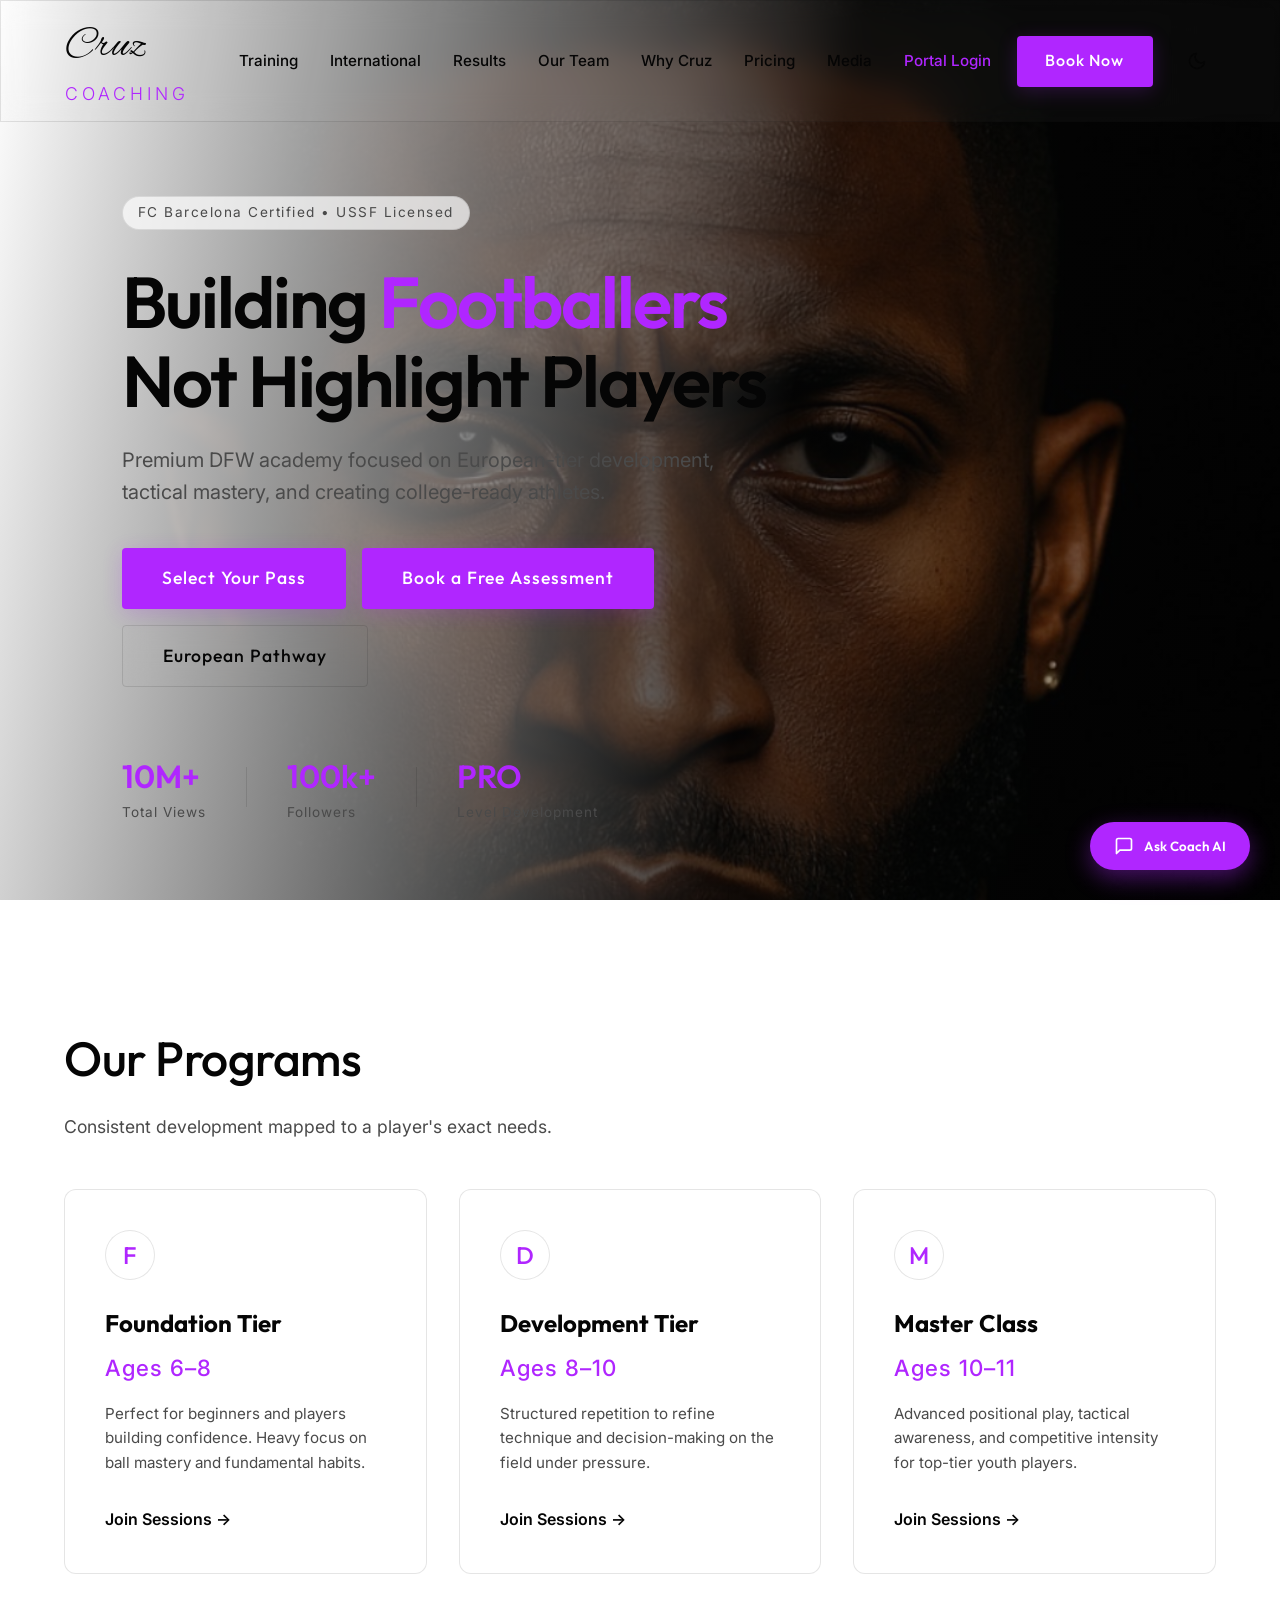
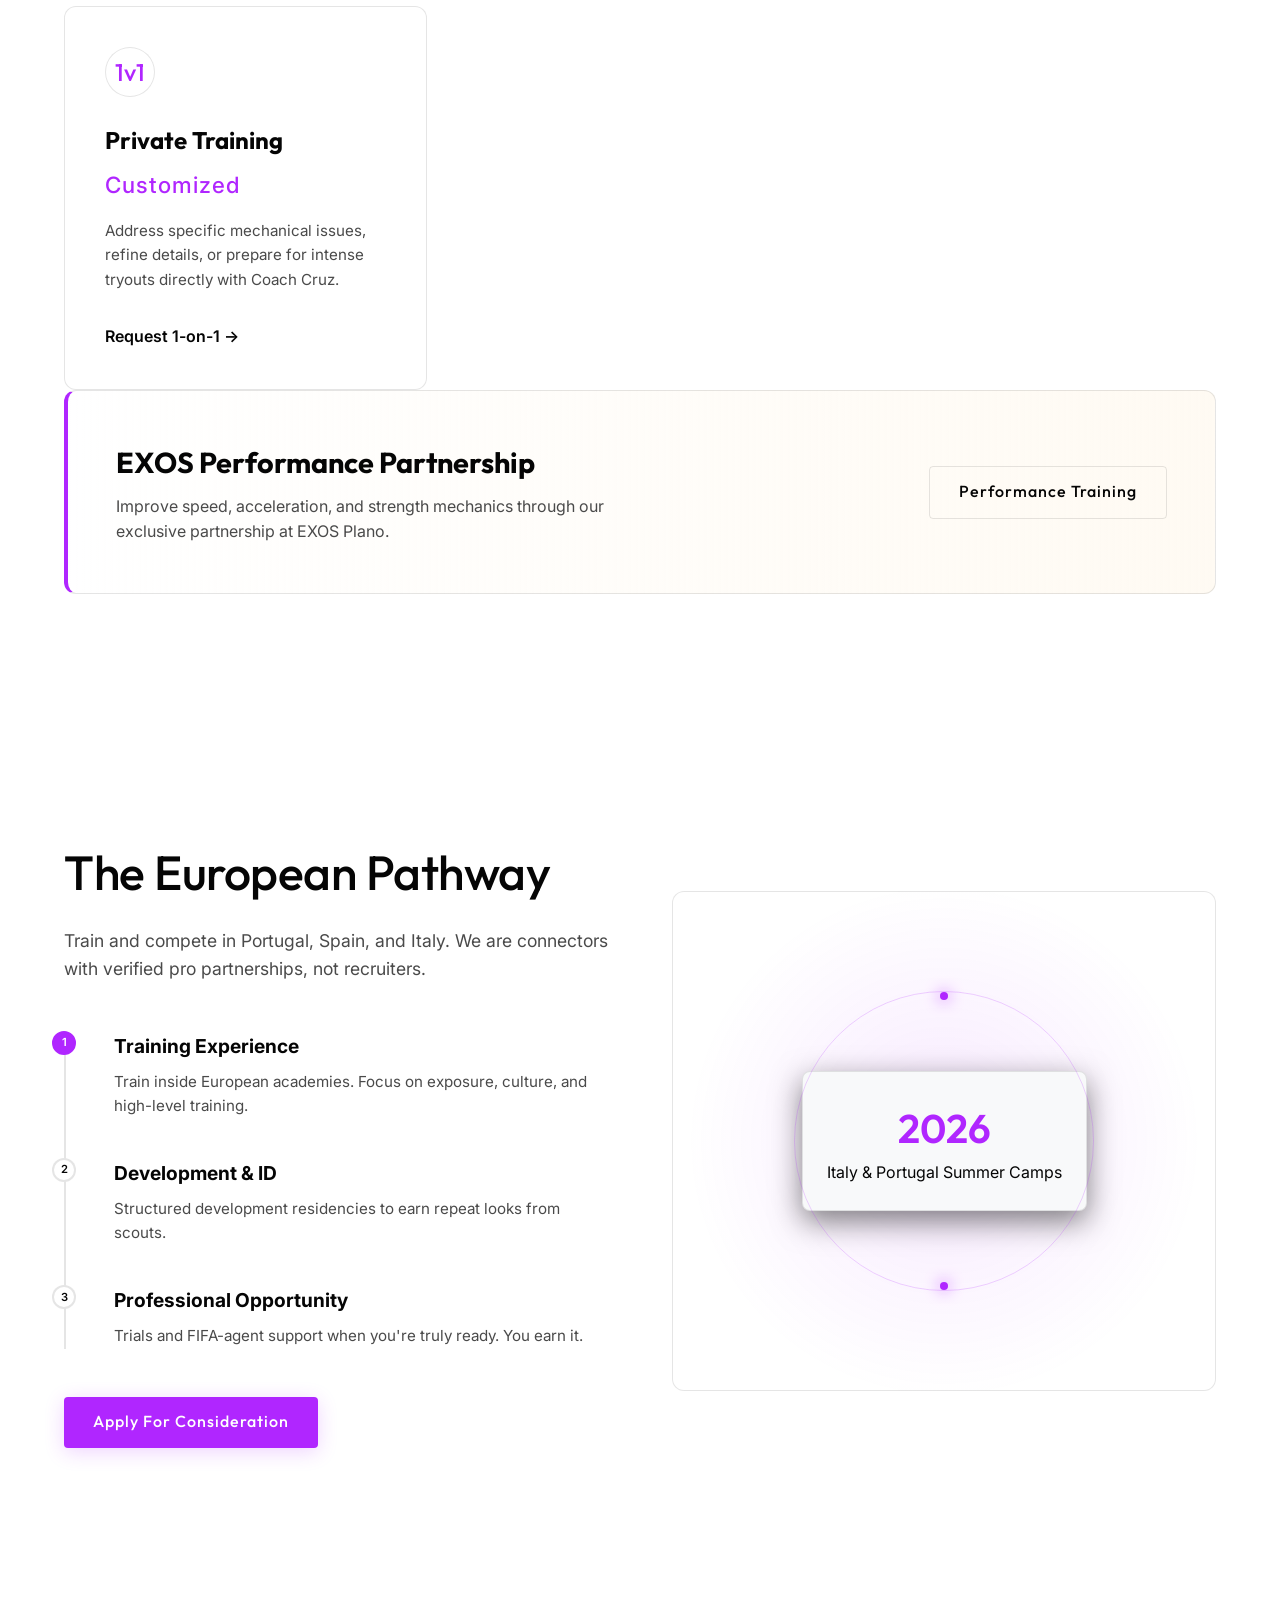
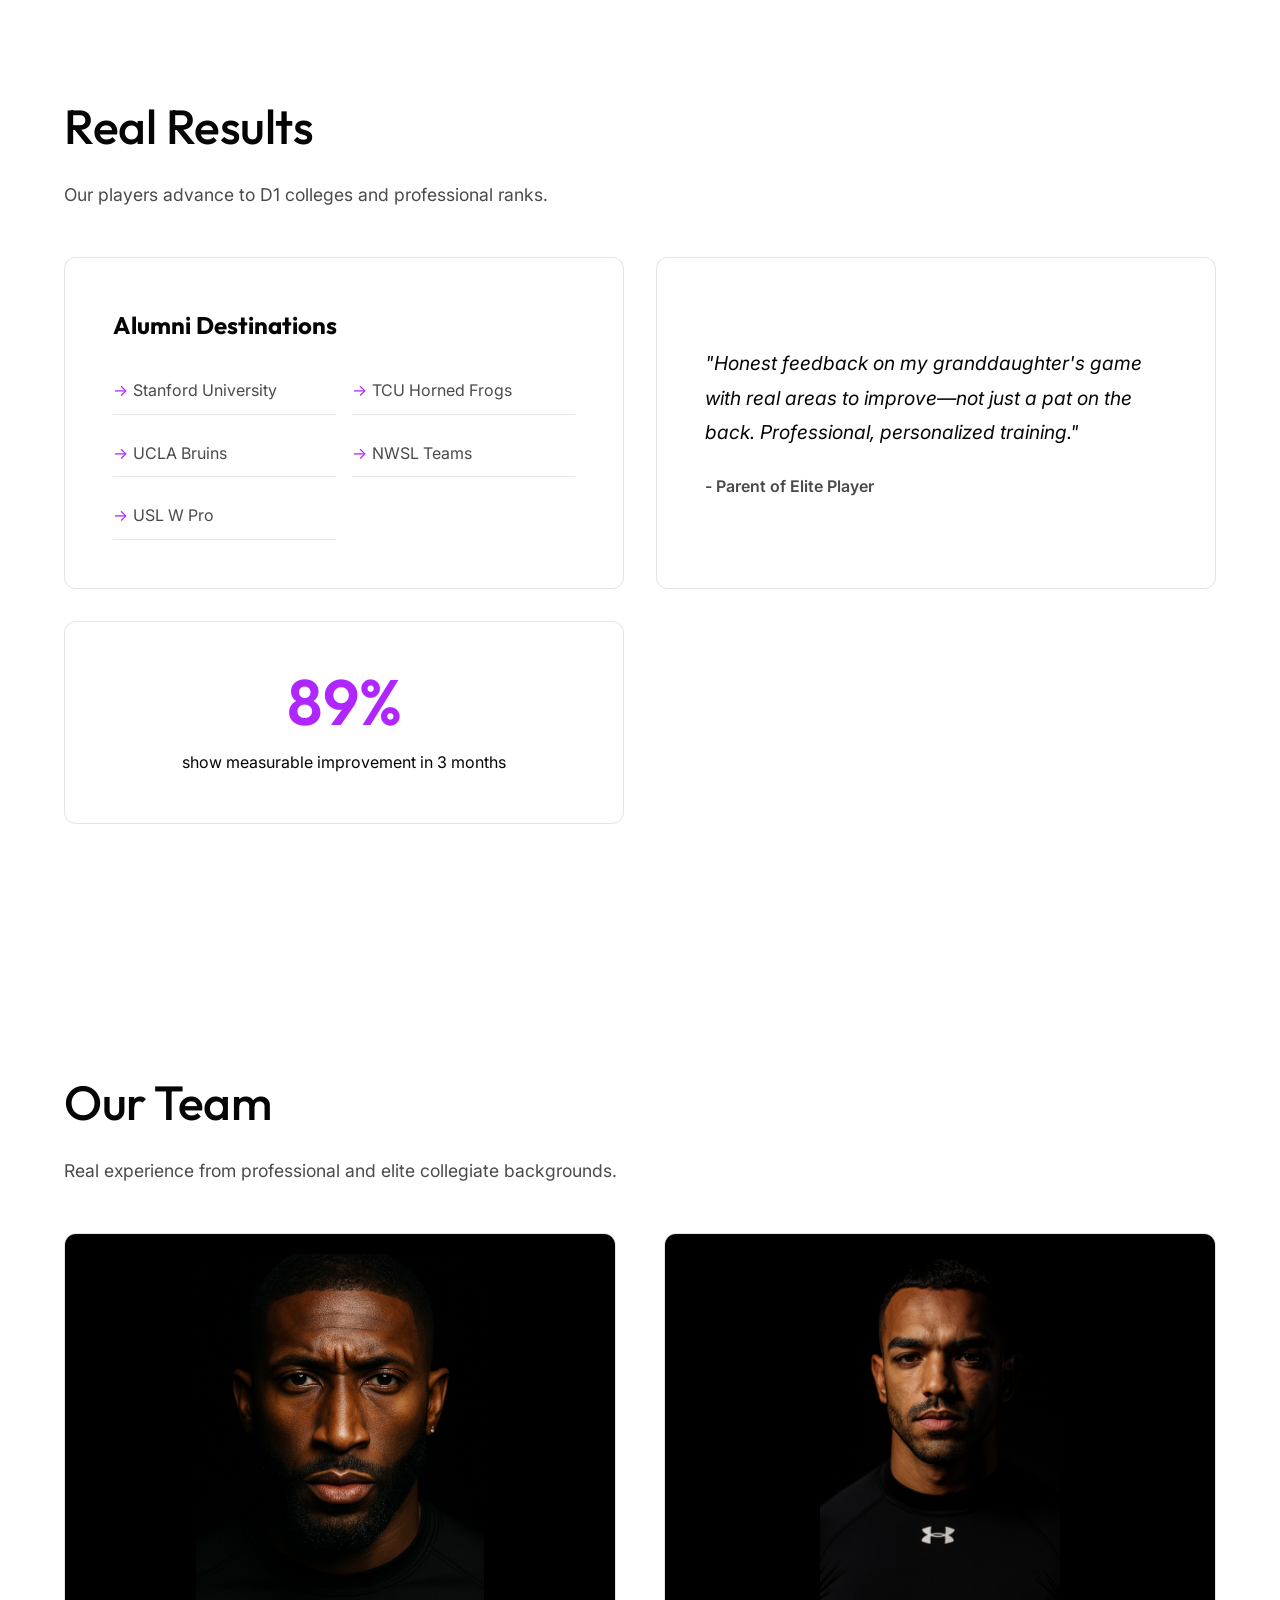
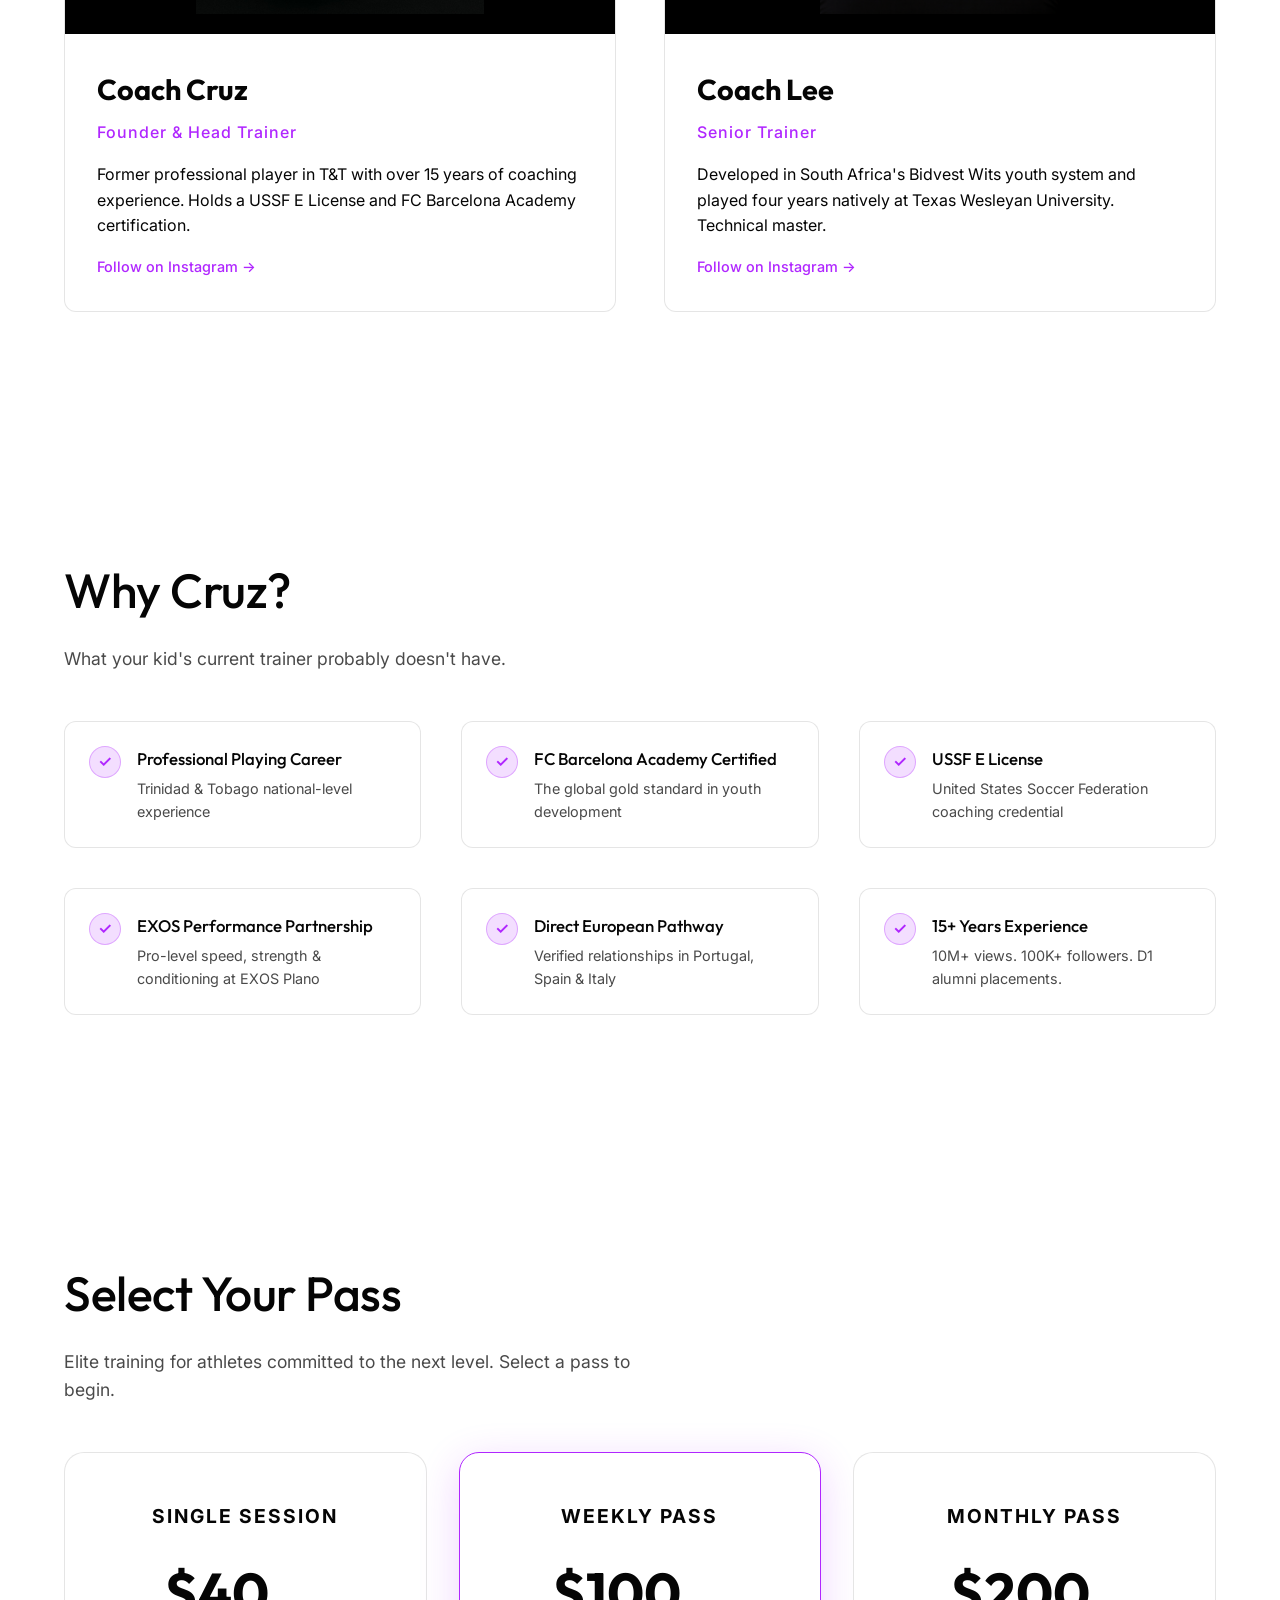
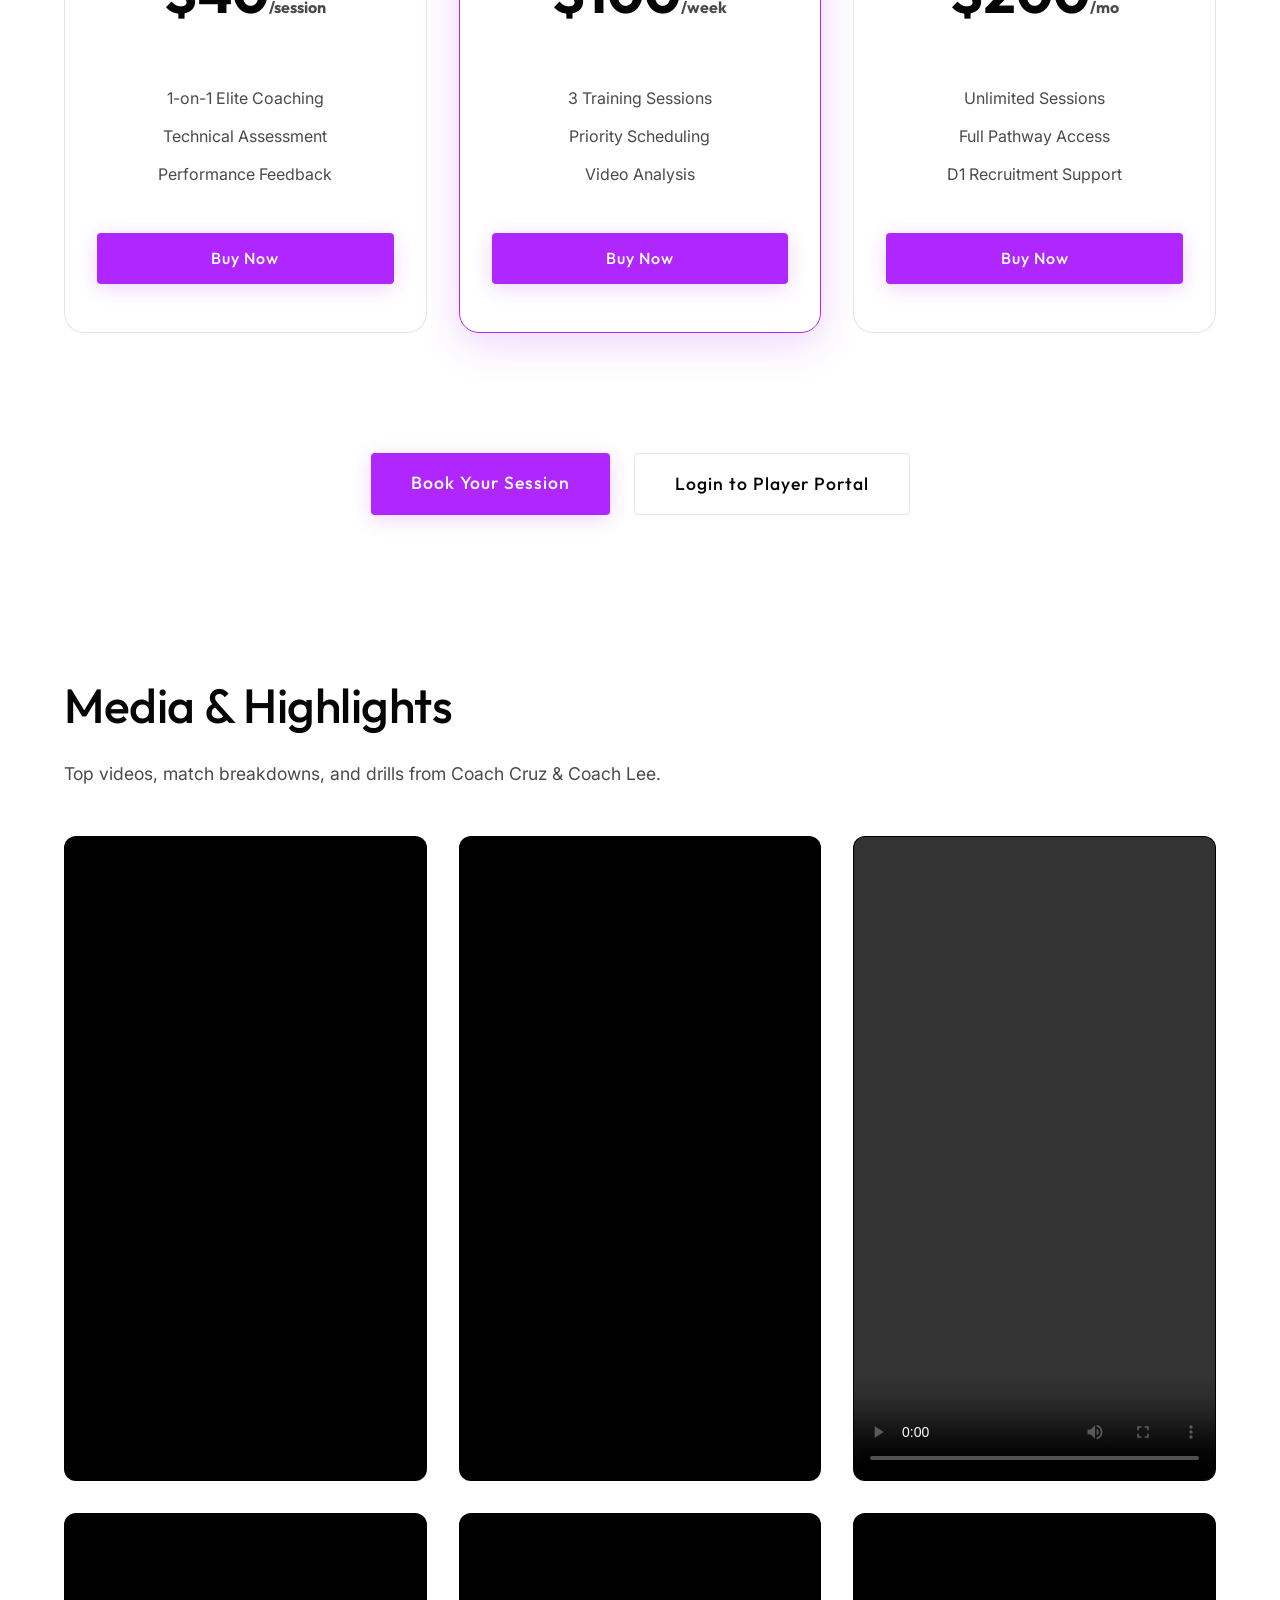
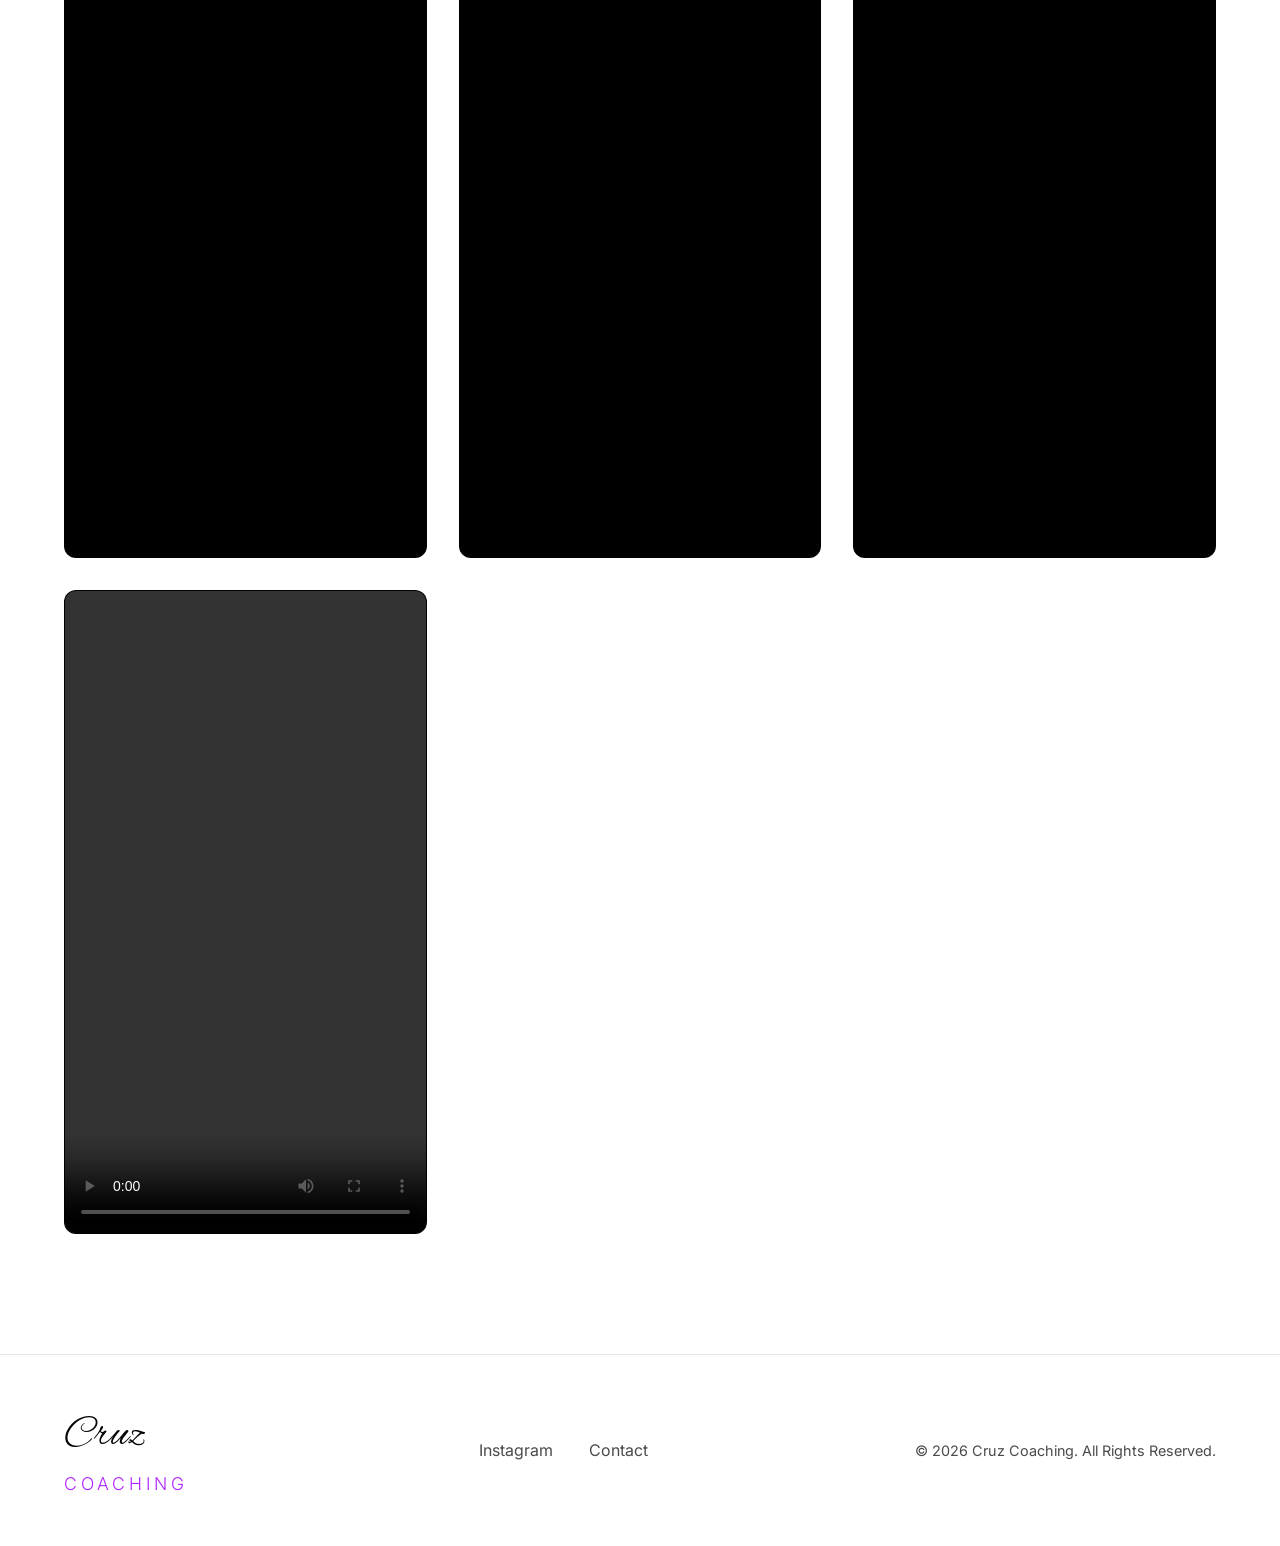
==== commit e50e612f: "refactor: migrate AI chat widget visibility to CSS classes and improve styling for better positionin" ====
--- a/index.html
+++ b/index.html
@@ -416,7 +416,7 @@
     <svg width="20" height="20" viewBox="0 0 24 24" fill="none" stroke="currentColor" stroke-width="2" stroke-linecap="round" stroke-linejoin="round"><path d="M21 15a2 2 0 0 1-2 2H7l-4 4V5a2 2 0 0 1 2-2h14a2 2 0 0 1 2 2z"></path></svg>
     <span>Ask Coach AI</span>
   </button>
-  <div id="ai-chat-panel" style="display: none; position: absolute; flex-direction: column;">
+  <div id="ai-chat-panel">
     <div style="background: rgba(10,10,10,0.5); padding: 15px; border-bottom: 1px solid var(--glass-border); display: flex; justify-content: space-between; align-items: center;">
       <h4 style="margin: 0; font-family: var(--font-display); font-weight: 500;">Shadow Coach</h4>
       <button id="ai-chat-close" style="background: none; border: none; color: var(--text-secondary); cursor: pointer; font-size: 1.2rem;">&times;</button>
--- a/style.css
+++ b/style.css
@@ -1094,15 +1094,29 @@
 
 /* AI Chat Widget Polish */
 #ai-chat-widget {
+    position: fixed;
     bottom: 30px !important;
     right: 30px !important;
+    z-index: 9999;
+    display: flex;
+    flex-direction: column;
+    align-items: flex-end;
 }
 
 #ai-chat-toggle {
     background: var(--accent) !important;
+    color: white !important;
+    border: none !important;
     border-radius: 50px !important;
     padding: 14px 24px !important;
     box-shadow: 0 8px 25px rgba(176, 38, 255, 0.4) !important;
+    cursor: pointer !important;
+    display: flex;
+    align-items: center;
+    gap: 10px;
+    font-family: var(--font-display);
+    font-weight: 600;
+    transition: all 0.3s ease;
 }
 
 #ai-chat-toggle:hover {
@@ -1111,14 +1125,26 @@
 }
 
 #ai-chat-panel {
-    bottom: 80px !important;
-    width: 350px !important;
-    height: 450px !important;
-    background: rgba(15, 15, 15, 0.85) !important;
-    backdrop-filter: blur(20px) !important;
-    -webkit-backdrop-filter: blur(20px) !important;
-    border: 1px solid var(--glass-border) !important;
-    box-shadow: 0 20px 50px rgba(0,0,0,0.6) !important;
+    position: absolute;
+    bottom: 80px;
+    right: 0;
+    width: 350px;
+    height: 450px;
+    background: rgba(15, 15, 15, 0.95);
+    backdrop-filter: blur(20px);
+    -webkit-backdrop-filter: blur(20px);
+    border: 1px solid var(--glass-border);
+    border-radius: 16px;
+    box-shadow: 0 20px 50px rgba(0,0,0,0.6);
+    overflow: hidden;
+    z-index: 10000;
+    display: none;
+    flex-direction: column;
+}
+
+#ai-chat-panel.active {
+    display: flex;
+    animation: fadeUp 0.3s ease-out;
 }
 
 .ai-message {
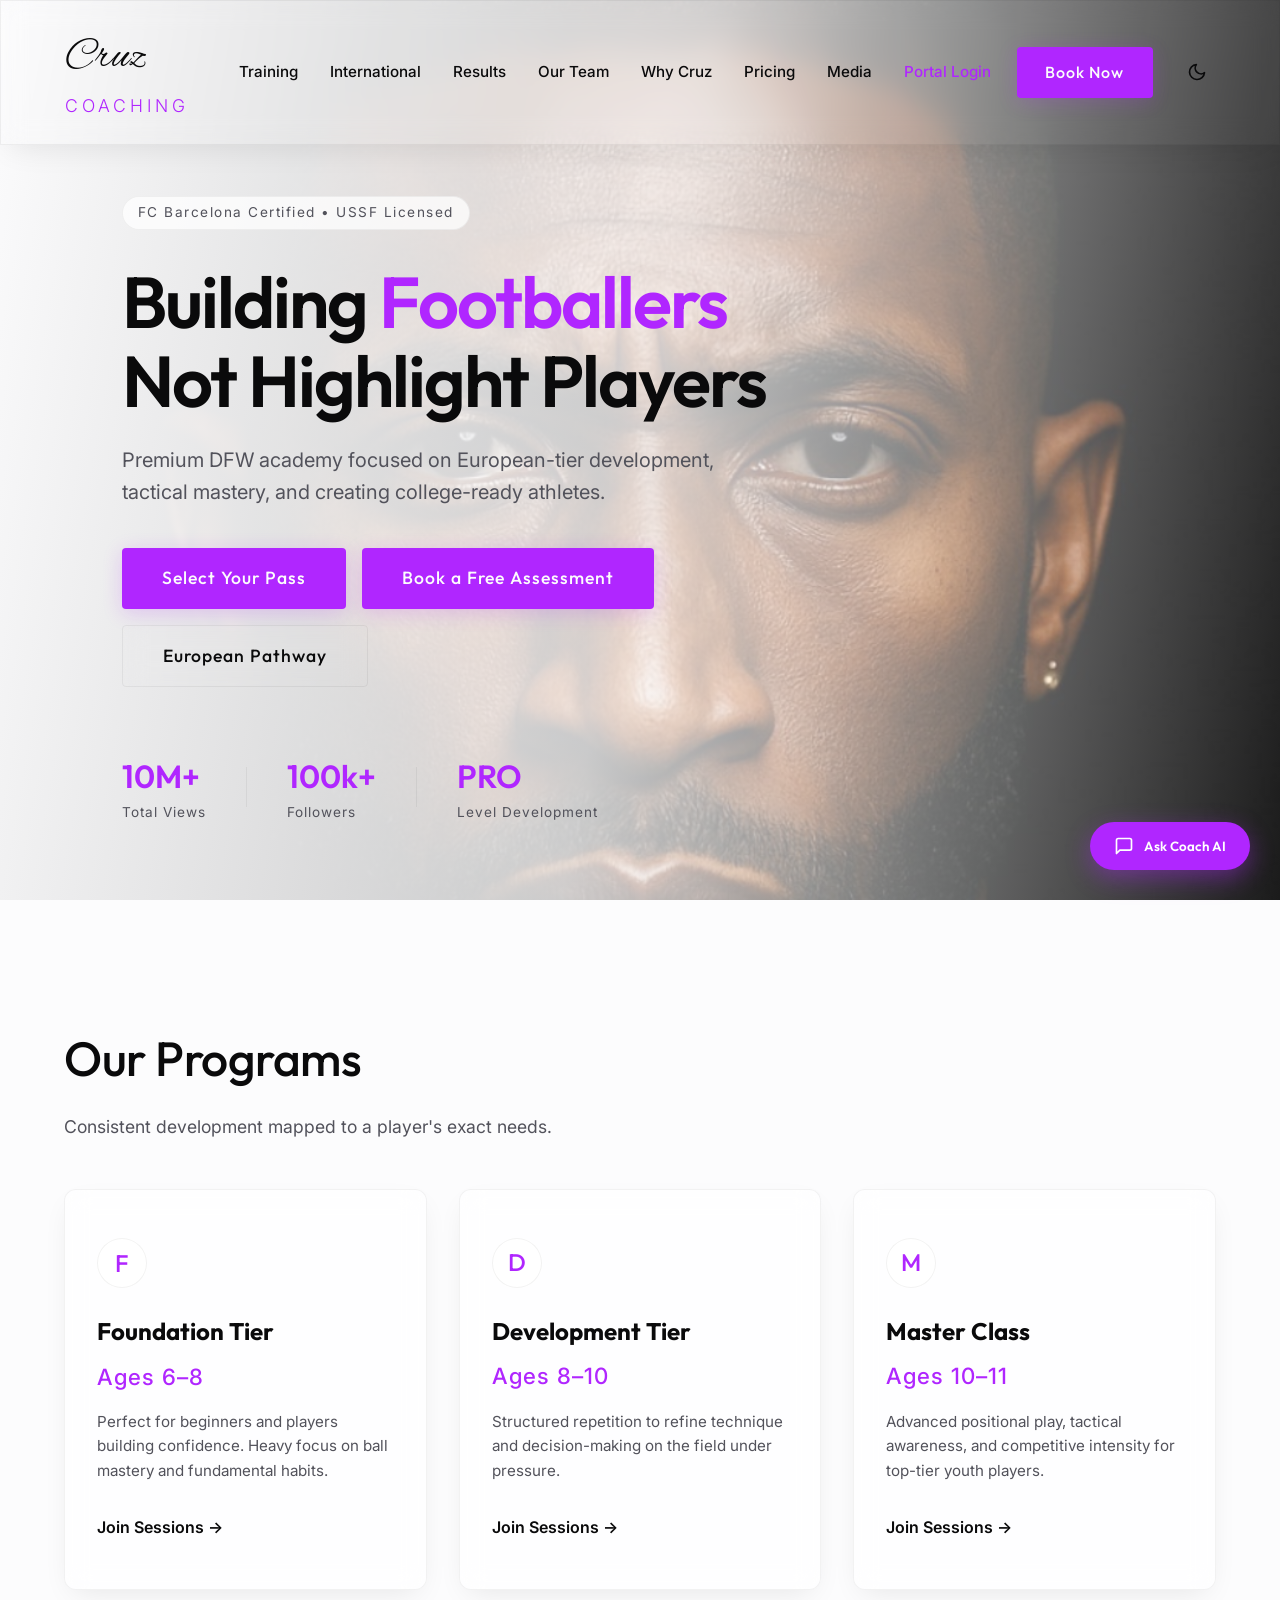
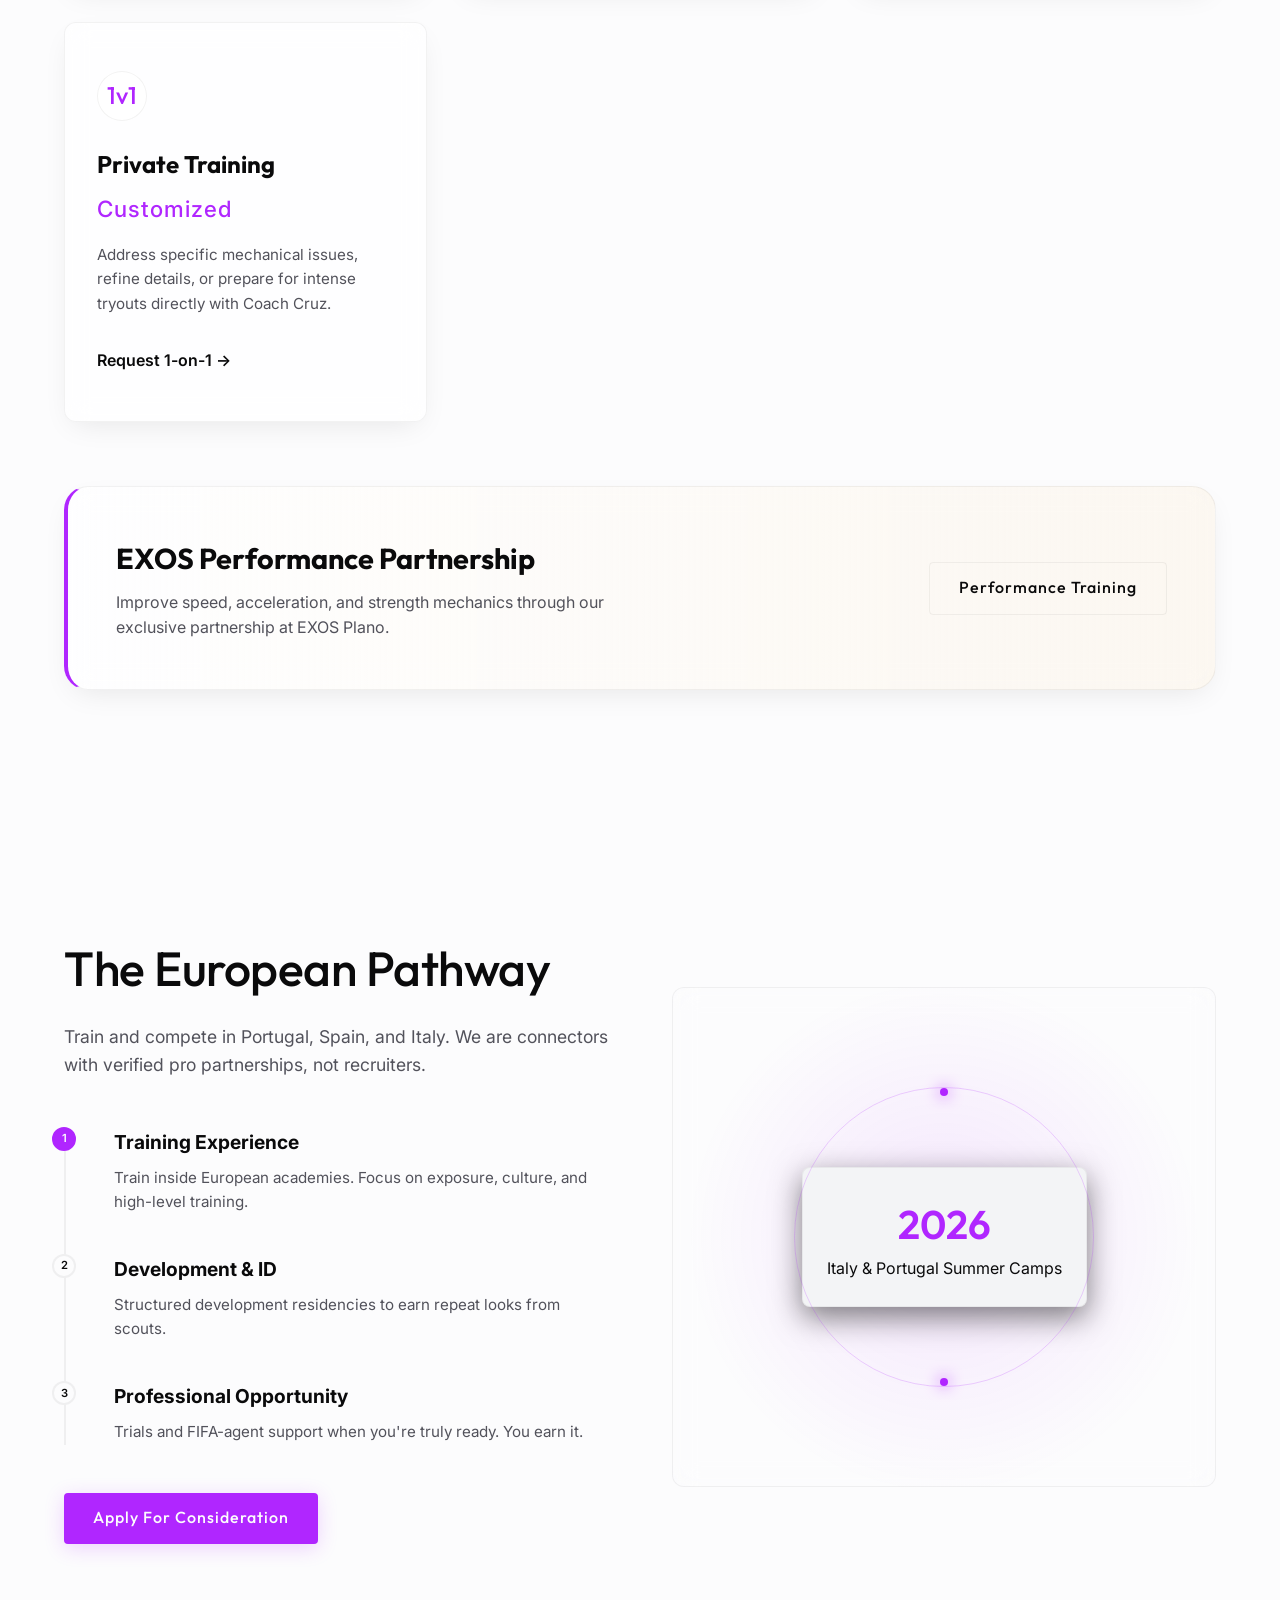
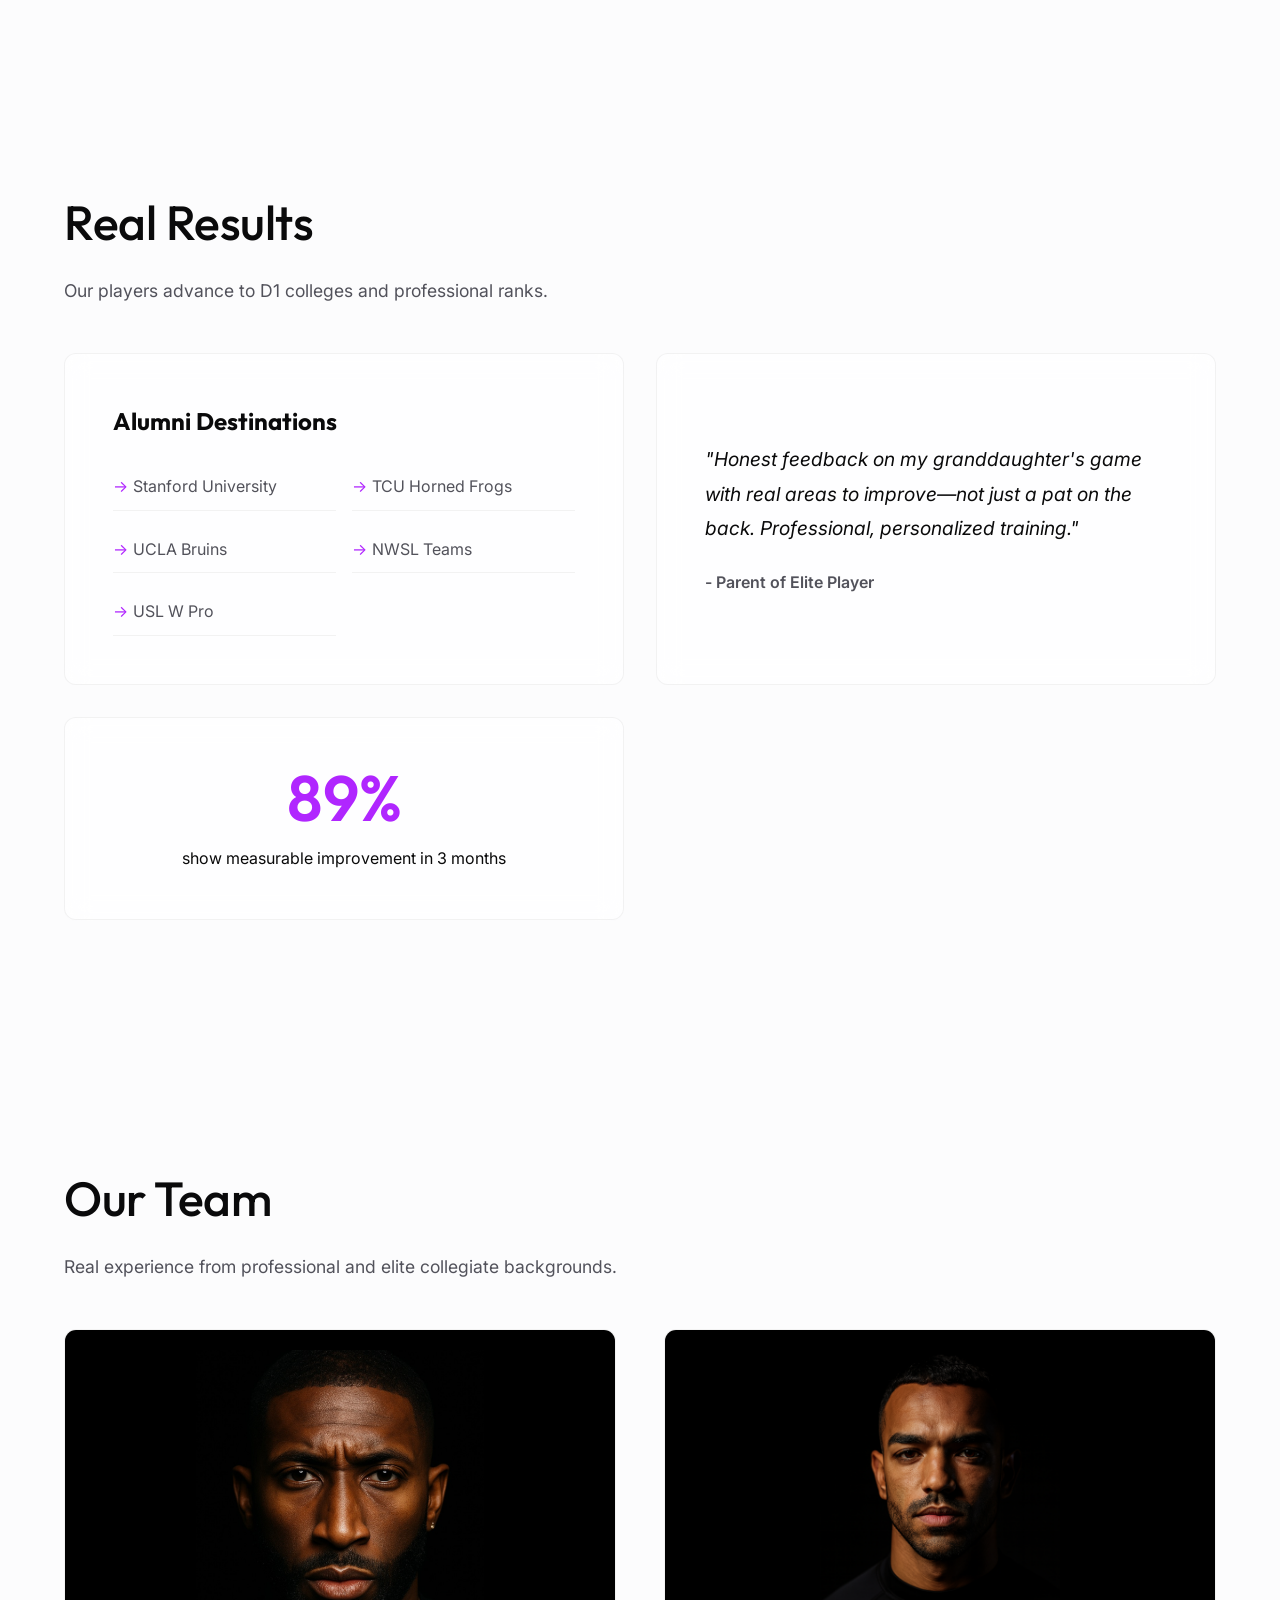
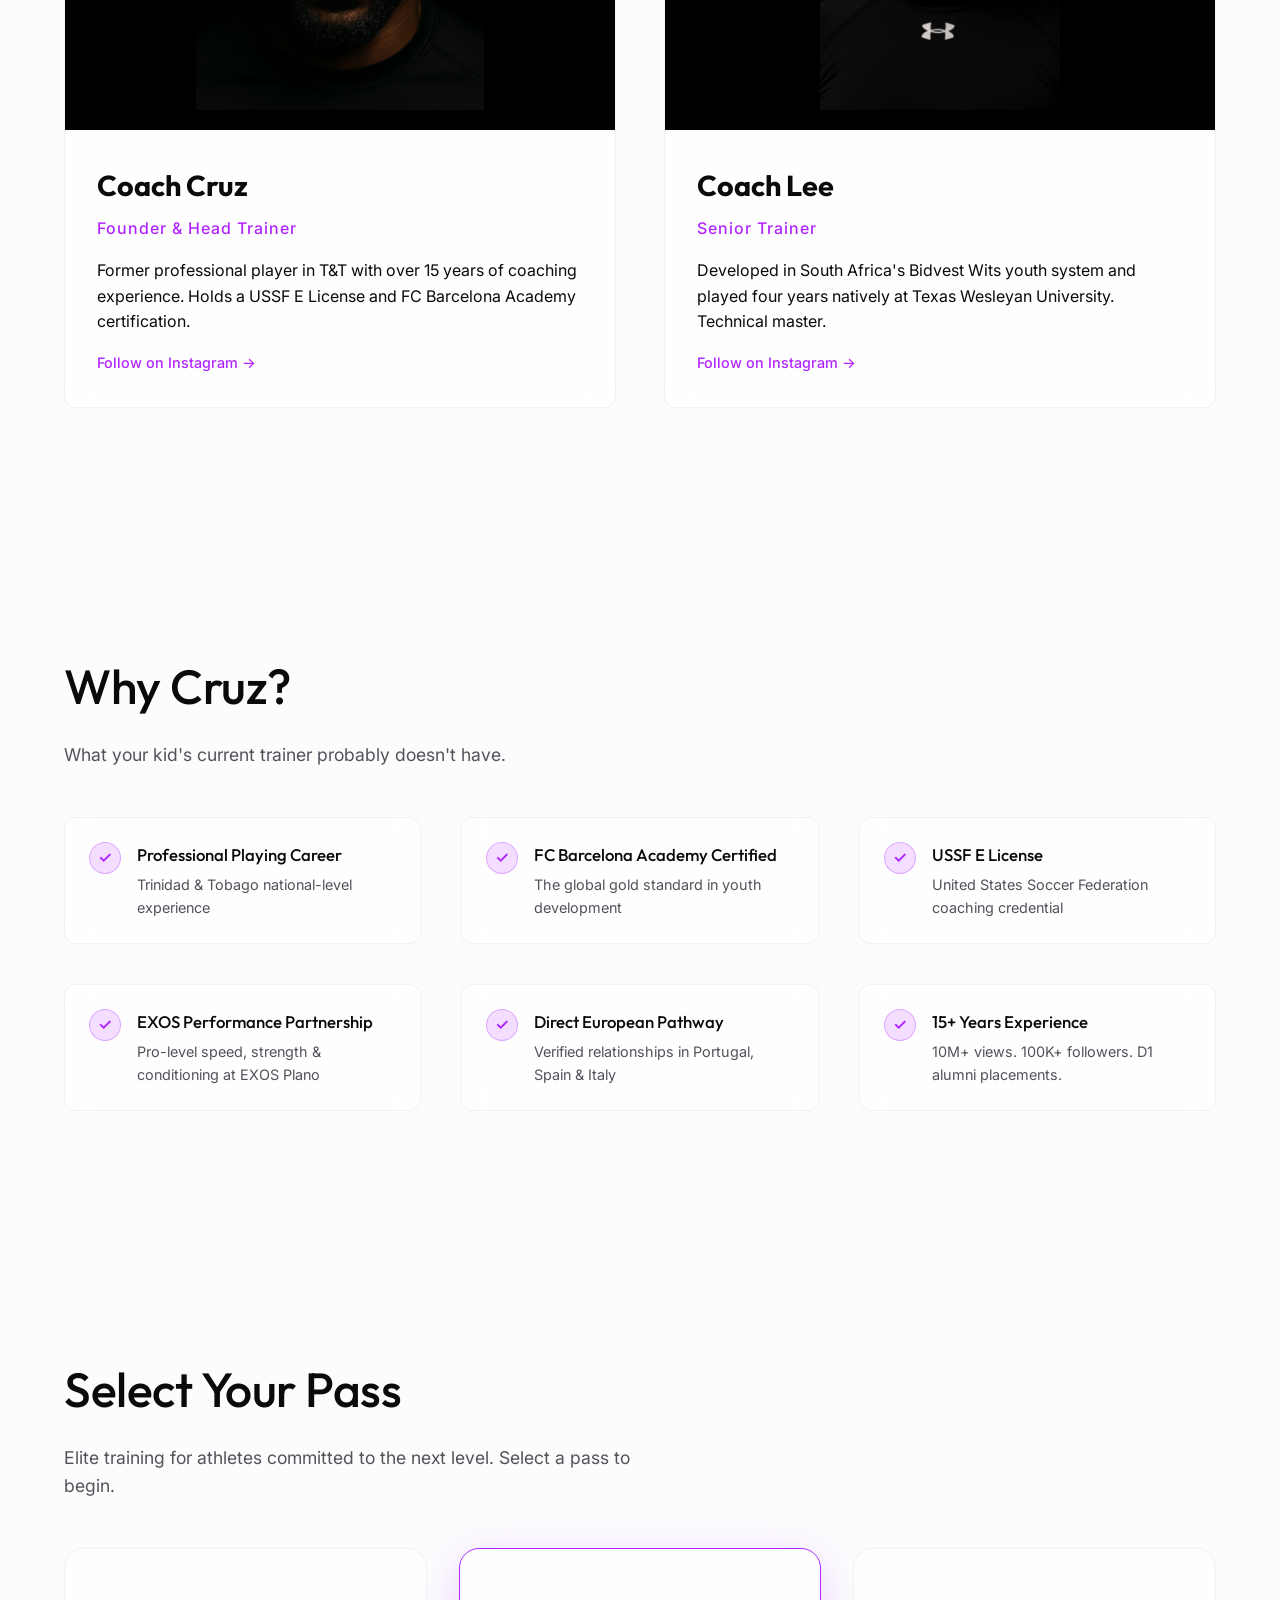
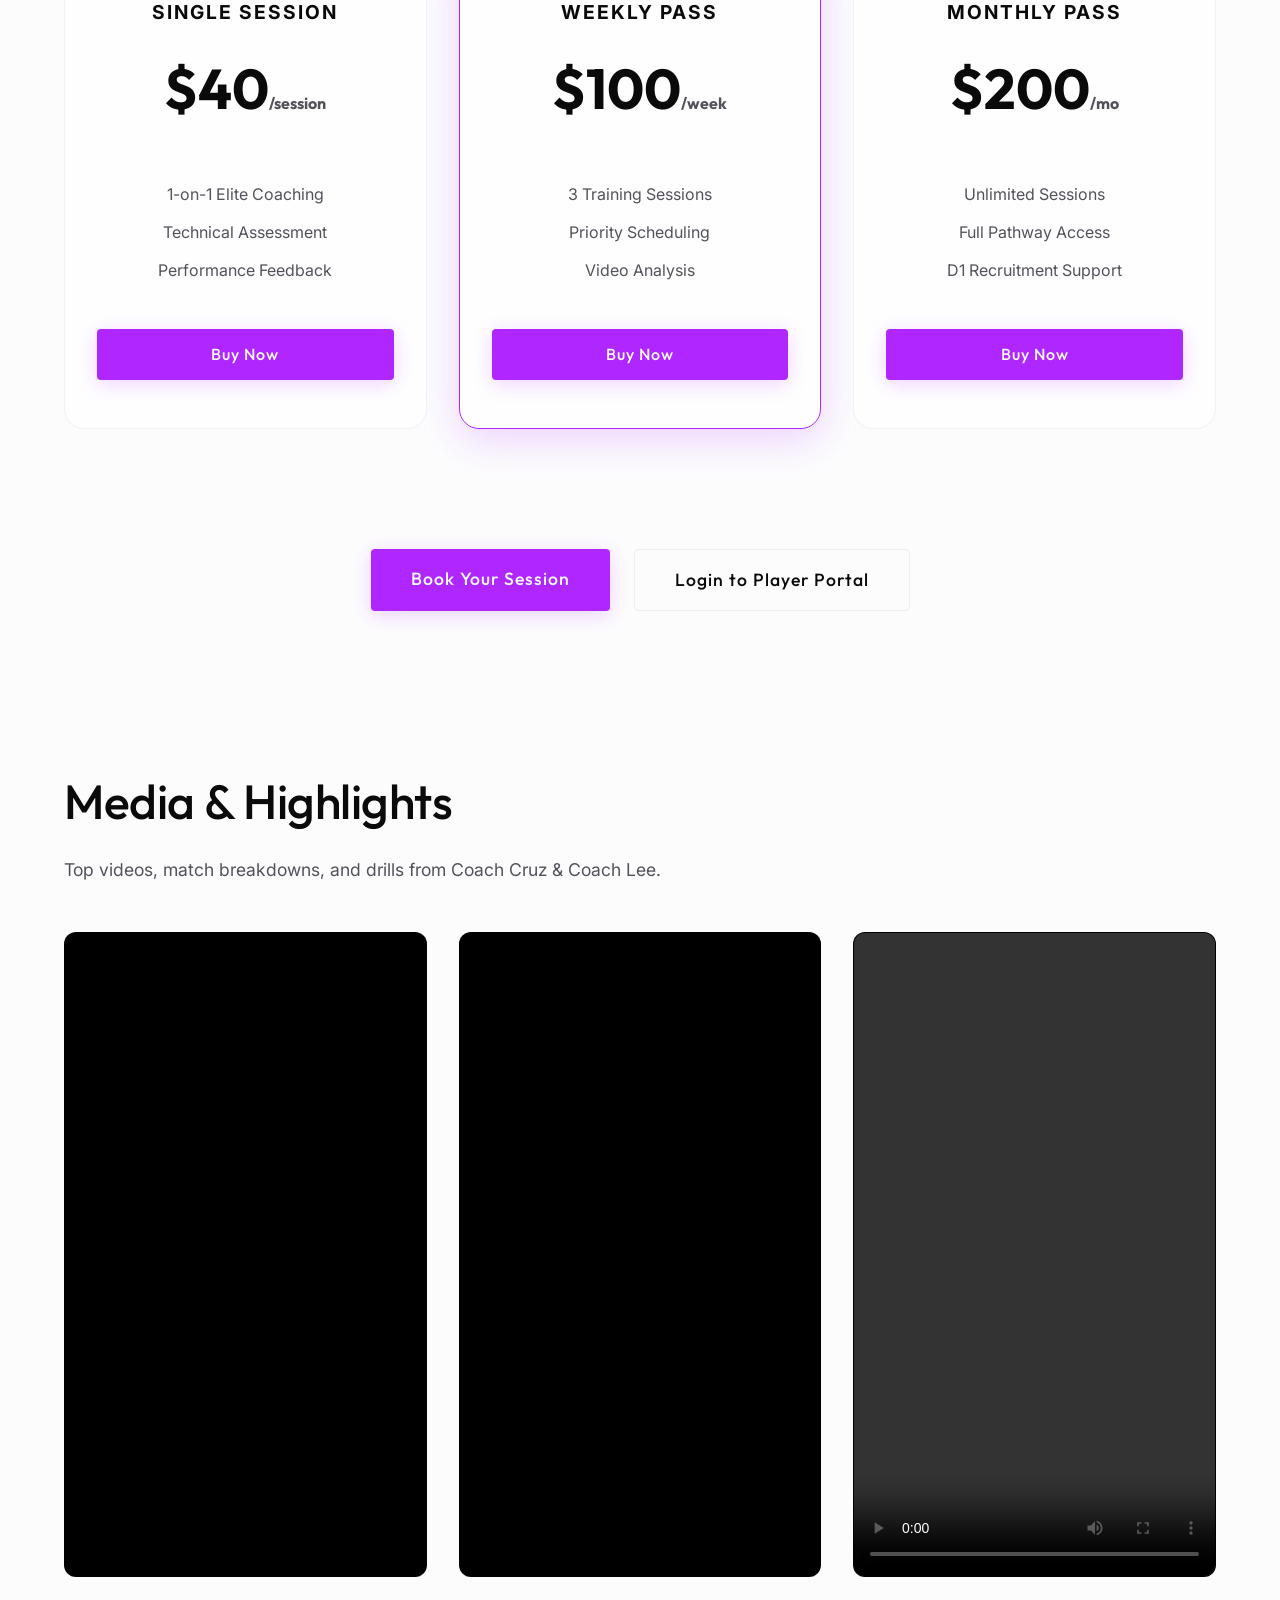
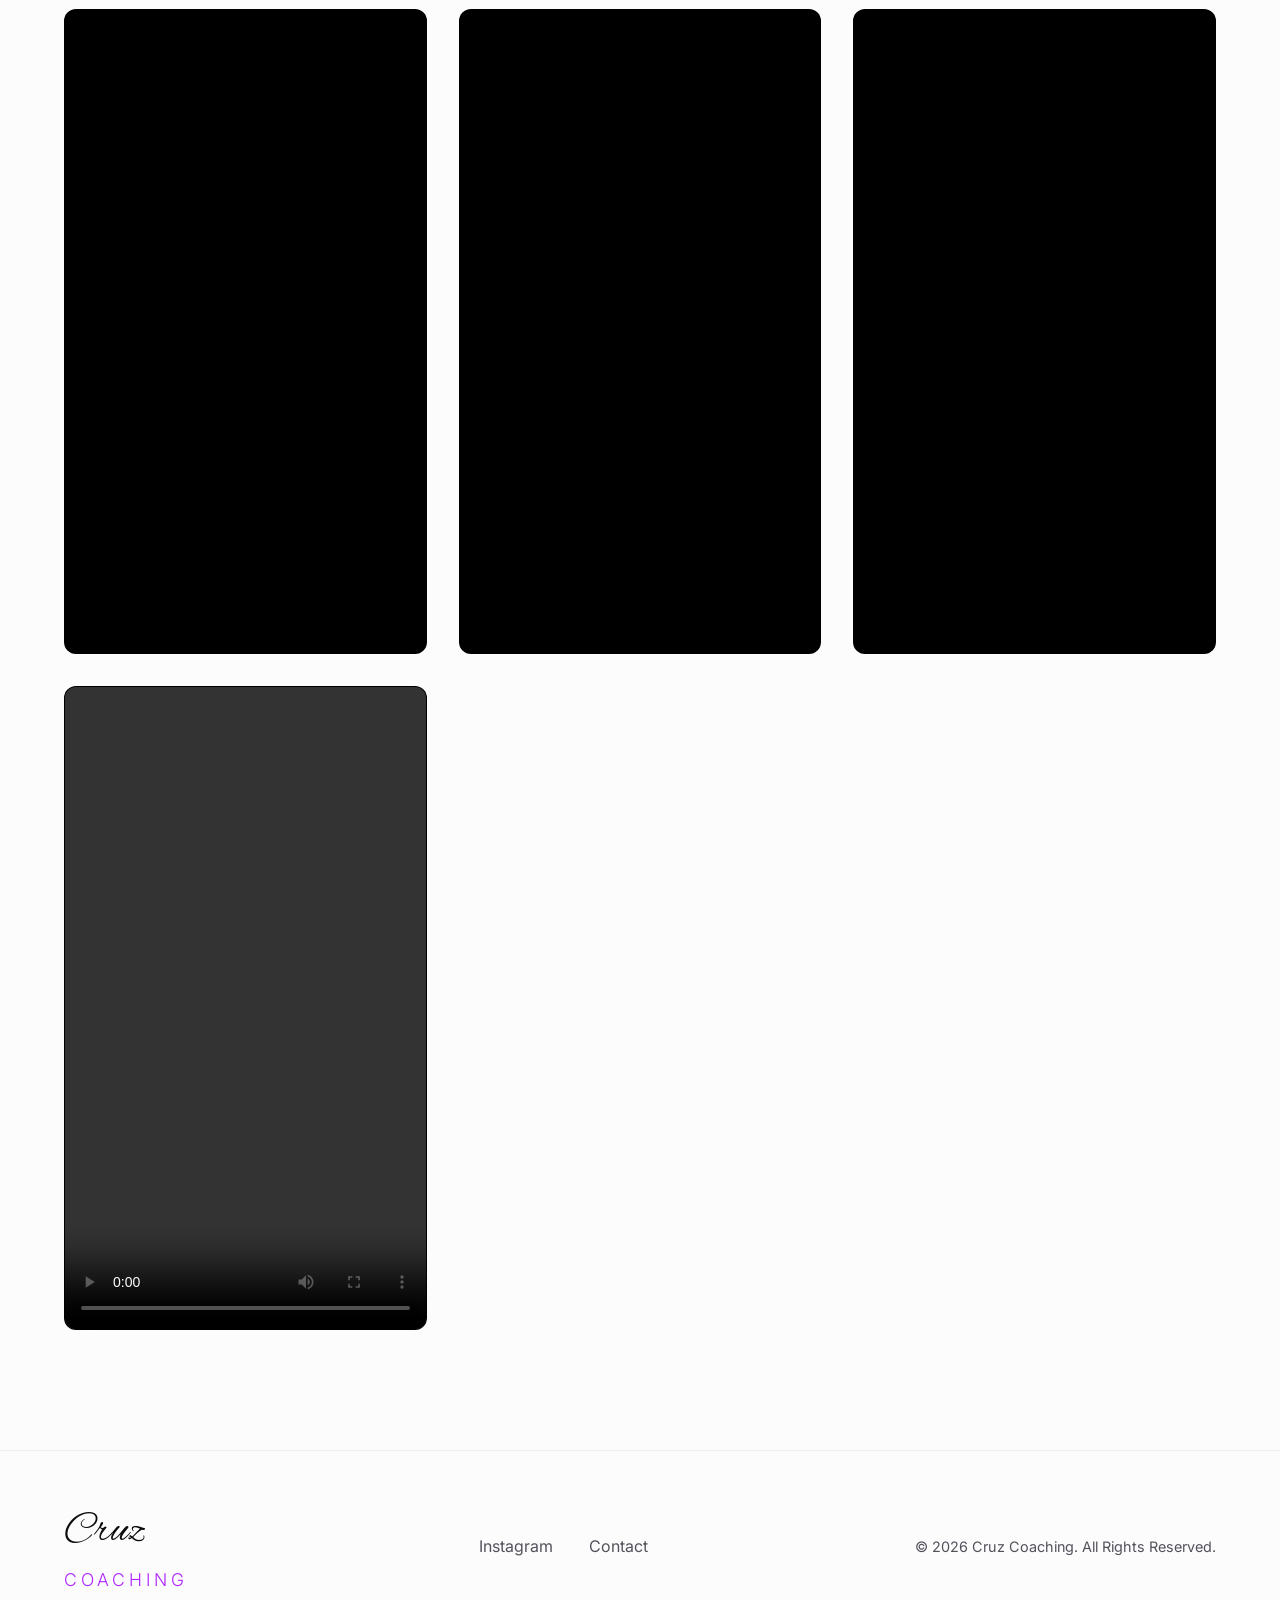
==== commit 770010df: "design: new glassmorphic app icon and v35 cache bust" ====
--- a/index.html
+++ b/index.html
@@ -13,12 +13,12 @@
 <link rel="preconnect" href="https://fonts.googleapis.com">
 <link rel="preconnect" href="https://fonts.gstatic.com" crossorigin>
 <link href="https://fonts.googleapis.com/css2?family=Outfit:wght@300;400;500;600&family=Inter:wght@300;400;500&family=Alex+Brush&display=swap" rel="stylesheet">
-<link rel="stylesheet" href="style.css">
+<link rel="stylesheet" href="style.css?v=35">
 <!-- PWA & Favicon Setup -->
 <meta name="theme-color" content="#050505">
-<link rel="manifest" href="/manifest.json?v=33">
-<link rel="icon" type="image/png" href="/assets/icon-192.png?v=33">
-<link rel="apple-touch-icon" href="/assets/icon-512.png?v=33">
+<link rel="manifest" href="/manifest.json?v=35">
+<link rel="icon" type="image/png" href="/assets/icon-192.png?v=35">
+<link rel="apple-touch-icon" href="/assets/icon-512.png?v=35">
 <meta name="apple-mobile-web-app-capable" content="yes">
 <meta name="apple-mobile-web-app-status-bar-style" content="black-translucent">
 </head>
@@ -492,7 +492,7 @@
 });
 
 </script>
-<script src="script.js"></script>
+<script src="script.js?v=35"></script>
 
 <!-- Local Business Structured Data for SEO -->
 <script type="application/ld+json">
--- a/style.css
+++ b/style.css
@@ -1,25 +1,29 @@
 :root {
-    --bg-primary: #ffffff;
-    --bg-secondary: #f8f9fa;
+    --bg-primary: #fcfcfd;
+    --bg-secondary: #f3f4f6;
     --accent: #B026FF;
     --accent-glow: rgba(176, 38, 255, 0.2);
-    --text-primary: #050505;
-    --text-secondary: #4a4a4a;
+    --text-primary: #0a0a0b;
+    --text-secondary: #52525b;
     --font-display: 'Outfit', sans-serif;
     --font-body: 'Inter', sans-serif;
-    --glass-bg: rgba(255, 255, 255, 0.7);
-    --glass-border: rgba(0, 0, 0, 0.1);
-    --glass-hover: rgba(0, 0, 0, 0.05);
+    --glass-bg: rgba(255, 255, 255, 0.75);
+    --glass-border: rgba(0, 0, 0, 0.05);
+    --glass-hover: rgba(0, 0, 0, 0.08);
+    --hero-overlay: linear-gradient(100deg, #fcfcfd 0%, rgba(252, 252, 253, 0.8) 50%, rgba(252, 252, 253, 0.1) 100%);
+    --card-shadow: 0 10px 30px -10px rgba(0, 0, 0, 0.1);
 }
 
 .dark-theme {
     --bg-primary: #050505;
     --bg-secondary: #0a0a0a;
     --text-primary: #ffffff;
-    --text-secondary: #a3a3a3;
+    --text-secondary: #a1a1aa;
     --glass-bg: rgba(255, 255, 255, 0.03);
     --glass-border: rgba(255, 255, 255, 0.08);
     --glass-hover: rgba(255, 255, 255, 0.12);
+    --hero-overlay: linear-gradient(100deg, #050505 0%, rgba(5, 5, 5, 0.7) 60%, rgba(5, 5, 5, 0.2) 100%);
+    --card-shadow: 0 20px 40px rgba(0, 0, 0, 0.4);
 }
 
 * {
@@ -143,14 +147,18 @@
 .navbar {
     position: fixed;
     top: 0;
+    left: 0;
     width: 100%;
     z-index: 1000;
-    padding: 0.8rem 5%;
-    border-bottom: 1px solid var(--glass-border);
+    padding: 1.5rem 5%;
+    display: flex;
+    justify-content: space-between;
+    align-items: center;
     background: var(--glass-bg);
     backdrop-filter: blur(20px);
     -webkit-backdrop-filter: blur(20px);
-    transition: background-color 0.3s, border-color 0.3s;
+    border-bottom: 1px solid var(--glass-border);
+    box-shadow: var(--card-shadow);
 }
 
 .nav-container {
@@ -295,7 +303,7 @@
     left: 0;
     width: 100%;
     height: 100%;
-    background: linear-gradient(100deg, var(--bg-primary) 0%, rgba(5,5,5,0.7) 60%, rgba(5,5,5,0.2) 100%);
+    background: var(--hero-overlay);
 }
 
 .hero-content {
@@ -422,11 +430,16 @@
 }
 
 .program-card {
-    padding: 2.5rem;
+    padding: 3rem 2rem;
+    display: flex;
+    flex-direction: column;
+    align-items: flex-start;
+    position: relative;
+    overflow: hidden;
+    height: 100%;
+    box-shadow: var(--card-shadow);
     border-radius: 12px;
     transition: transform 0.3s, box-shadow 0.3s;
-    position: relative;
-    overflow: hidden;
     cursor: pointer;
 }
 
@@ -502,13 +515,14 @@
 }
 
 .exos-banner {
-    display: flex;
-    flex-wrap: wrap;
+    margin-top: 4rem;
+    padding: 3rem;
+    border-radius: 24px;
+    display: flex;
     justify-content: space-between;
     align-items: center;
     gap: 2rem;
-    padding: clamp(1.5rem, 5vw, 3rem);
-    border-radius: 12px;
+    box-shadow: var(--card-shadow);
     background: linear-gradient(90deg, var(--glass-bg), rgba(252, 163, 17, 0.05));
     border-left: 4px solid var(--accent);
 }
@@ -1097,7 +1111,8 @@
     position: fixed;
     bottom: 30px !important;
     right: 30px !important;
-    z-index: 9999;
+    left: auto !important;
+    z-index: 10000;
     display: flex;
     flex-direction: column;
     align-items: flex-end;
@@ -1130,12 +1145,12 @@
     right: 0;
     width: 350px;
     height: 450px;
-    background: rgba(15, 15, 15, 0.95);
+    background: var(--glass-bg);
     backdrop-filter: blur(20px);
     -webkit-backdrop-filter: blur(20px);
     border: 1px solid var(--glass-border);
     border-radius: 16px;
-    box-shadow: 0 20px 50px rgba(0,0,0,0.6);
+    box-shadow: var(--card-shadow);
     overflow: hidden;
     z-index: 10000;
     display: none;
@@ -1153,7 +1168,24 @@
     padding: 12px 16px !important;
     border-radius: 12px !important;
     border-bottom-left-radius: 2px !important;
+    max-width: 85%;
+    color: var(--text-primary);
+    align-self: flex-start;
     animation: fadeUp 0.3s ease-out;
+    line-height: 1.5;
+}
+
+.user-message {
+    background: rgba(255, 255, 255, 0.05);
+    padding: 12px 16px;
+    border-radius: 12px;
+    border-bottom-right-radius: 2px;
+    align-self: flex-end;
+    max-width: 85%;
+    color: var(--text-primary);
+    border: 1px solid var(--glass-border);
+    animation: fadeUp 0.3s ease-out;
+    line-height: 1.5;
 }
 
 @keyframes fadeUp {
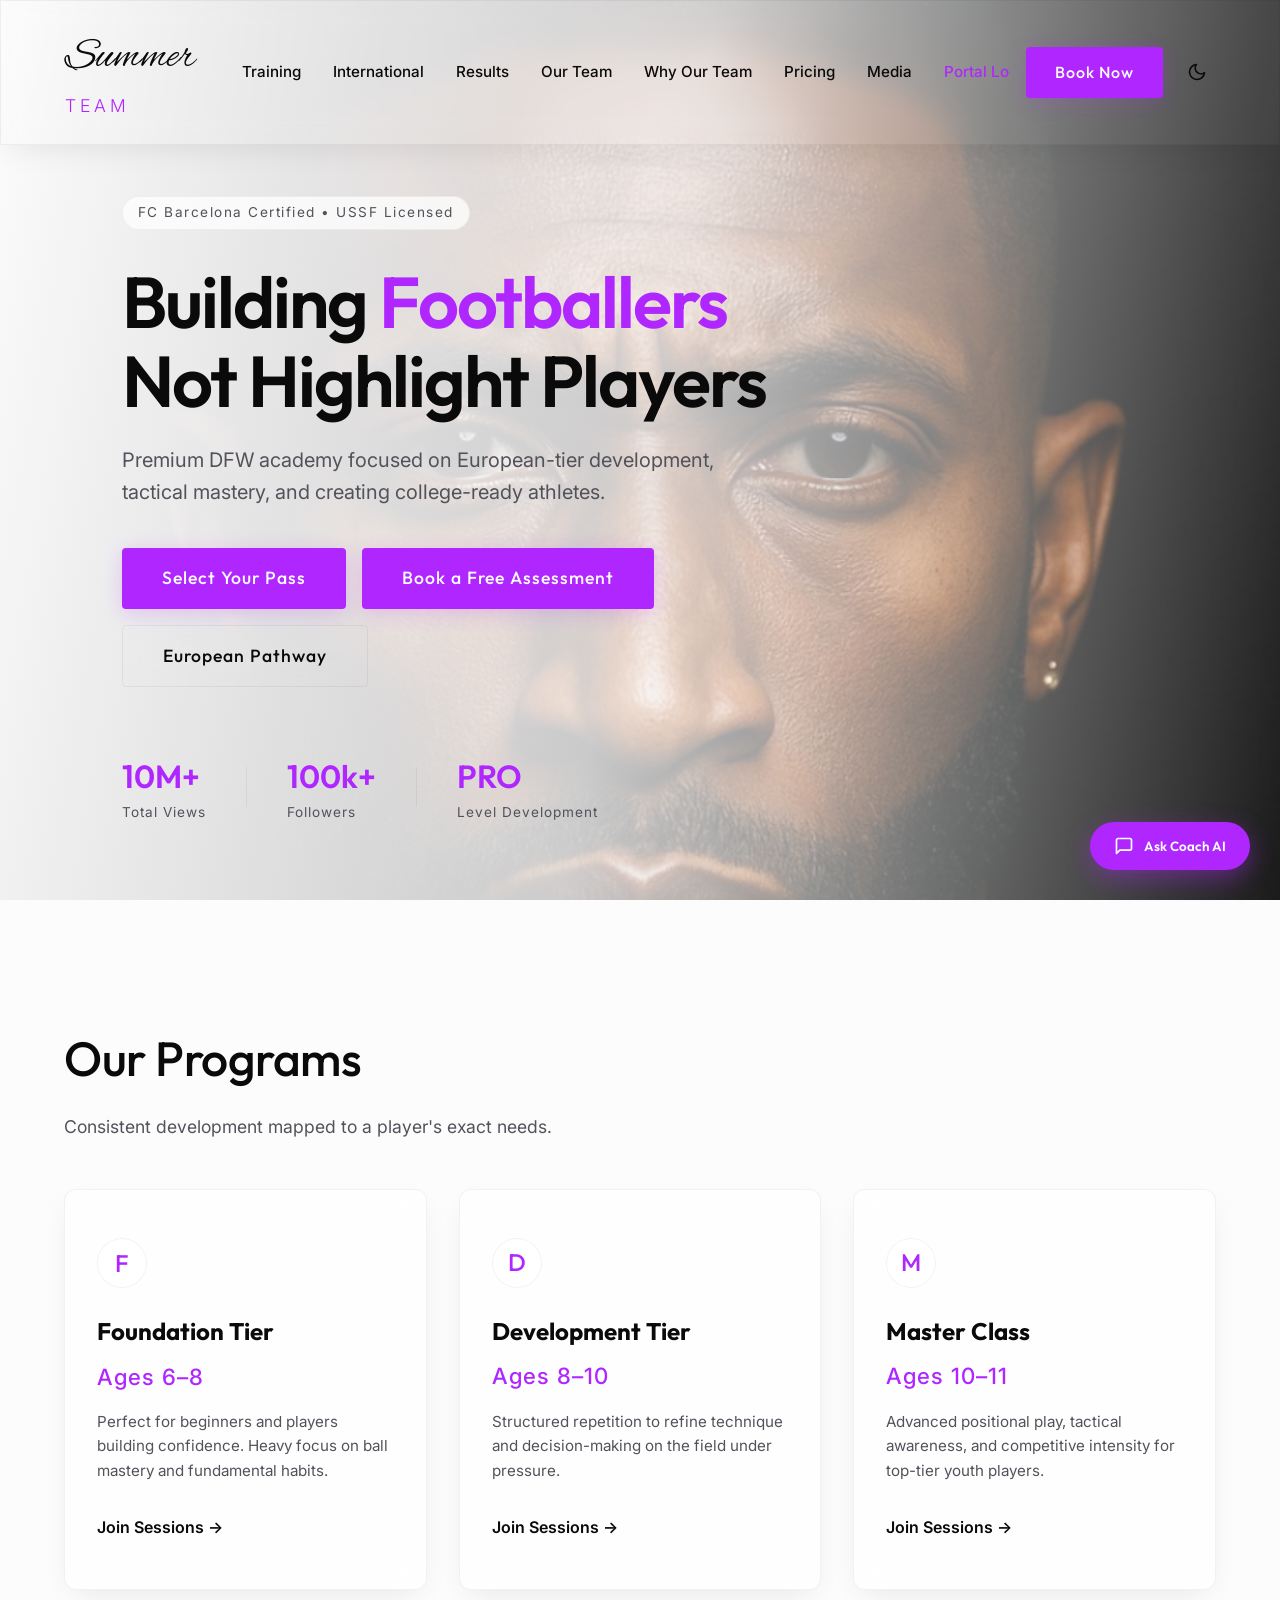
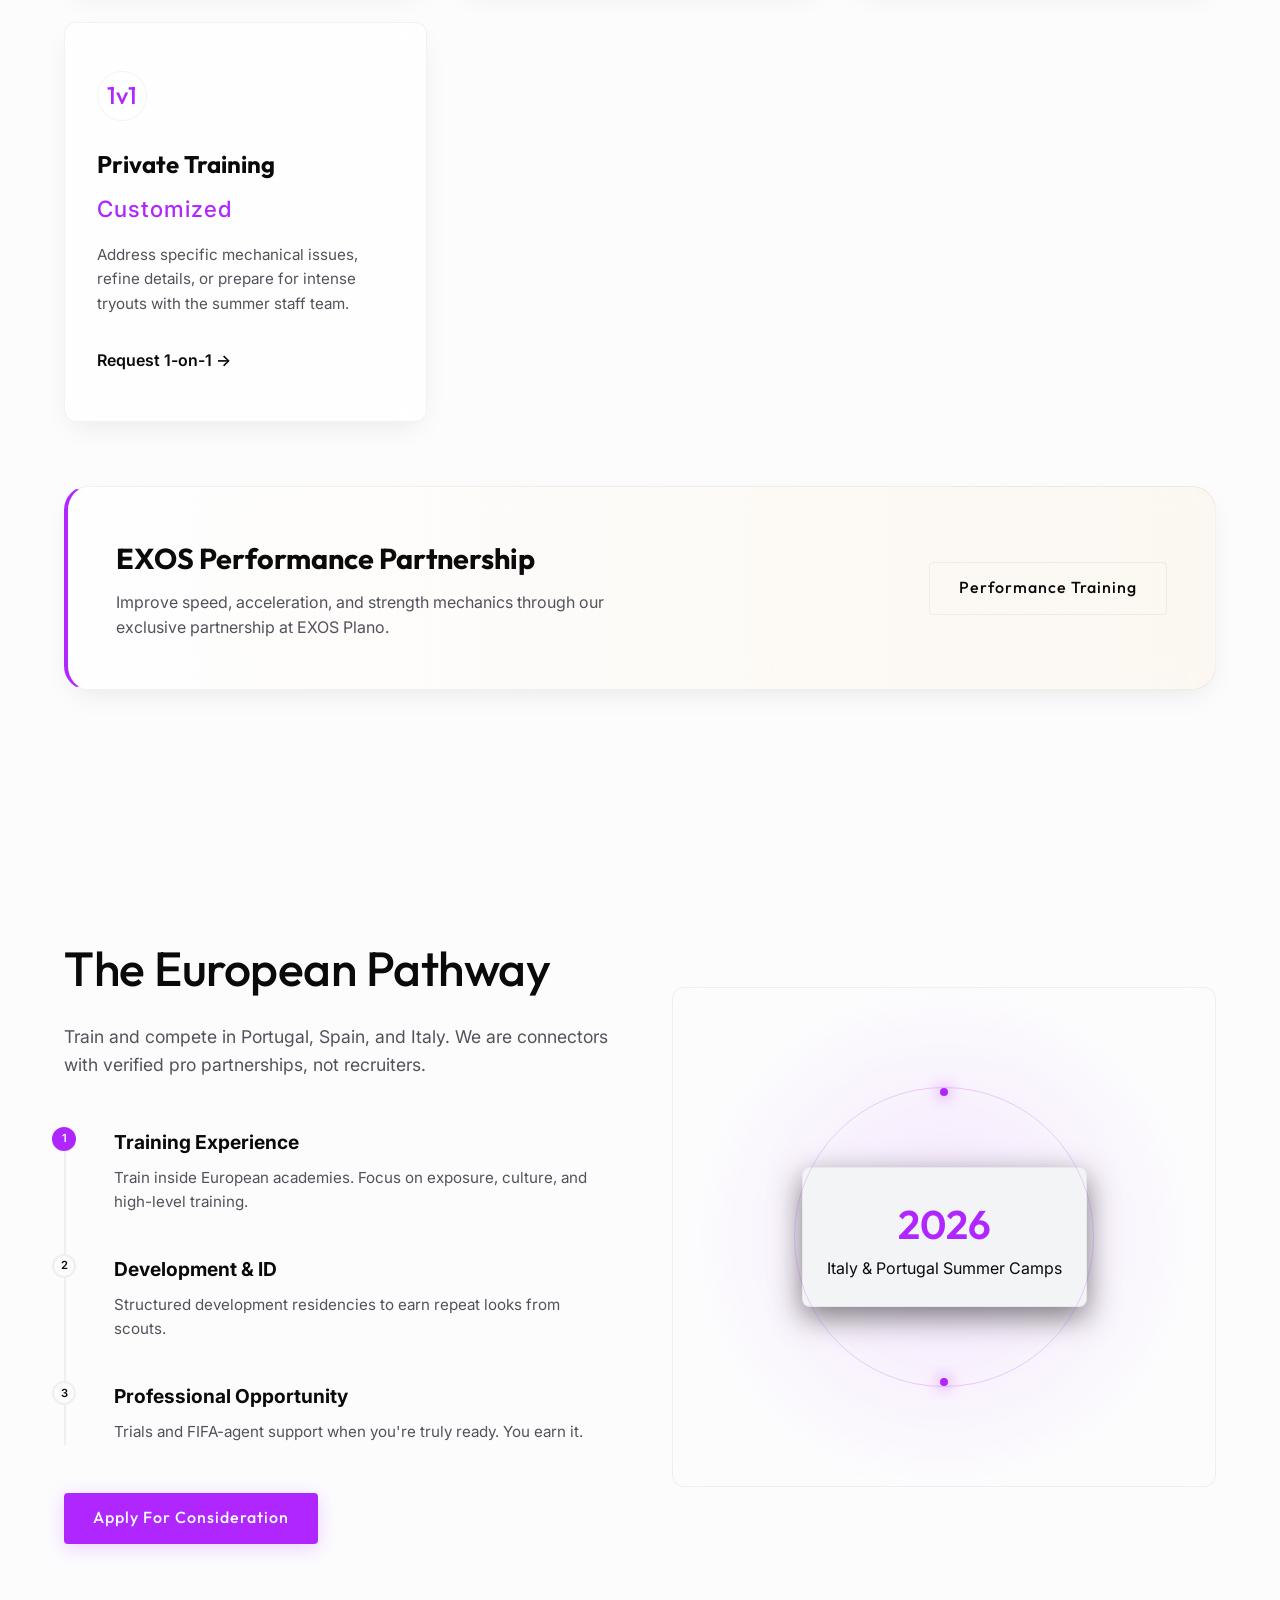
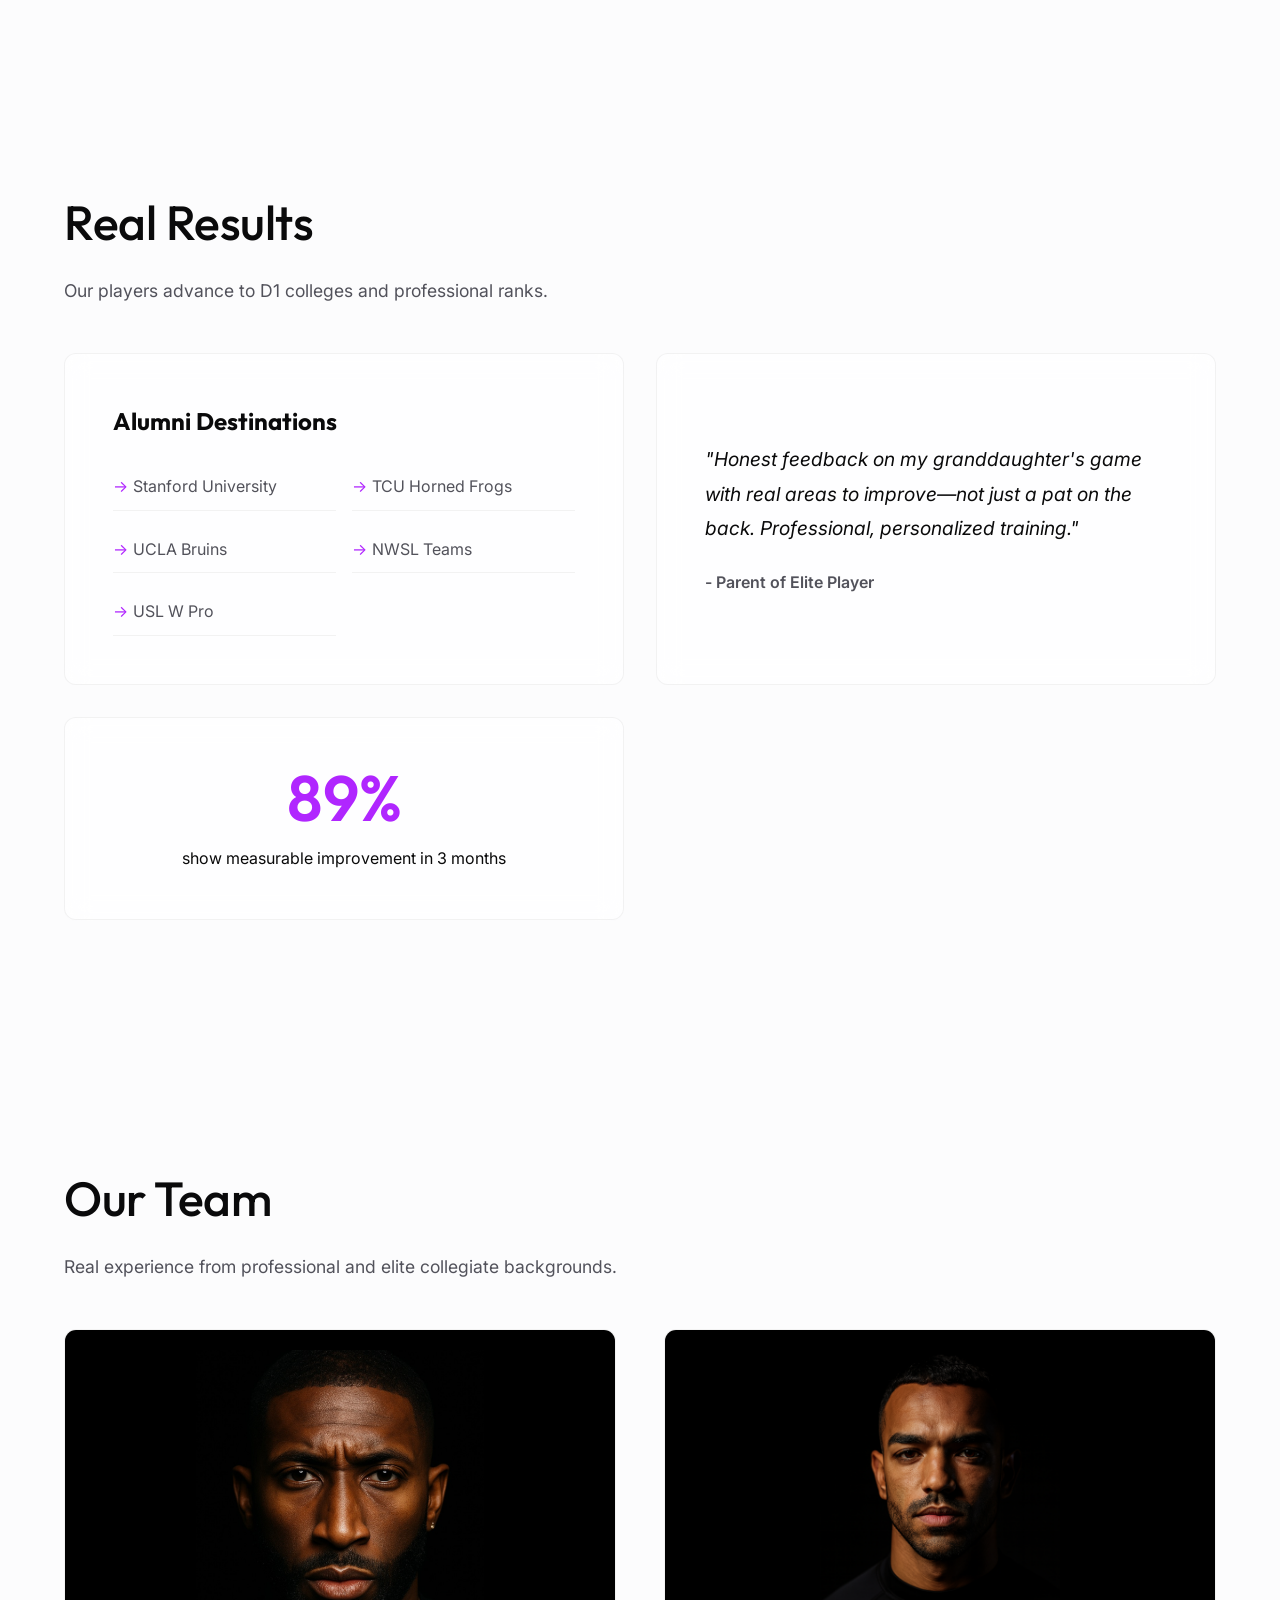
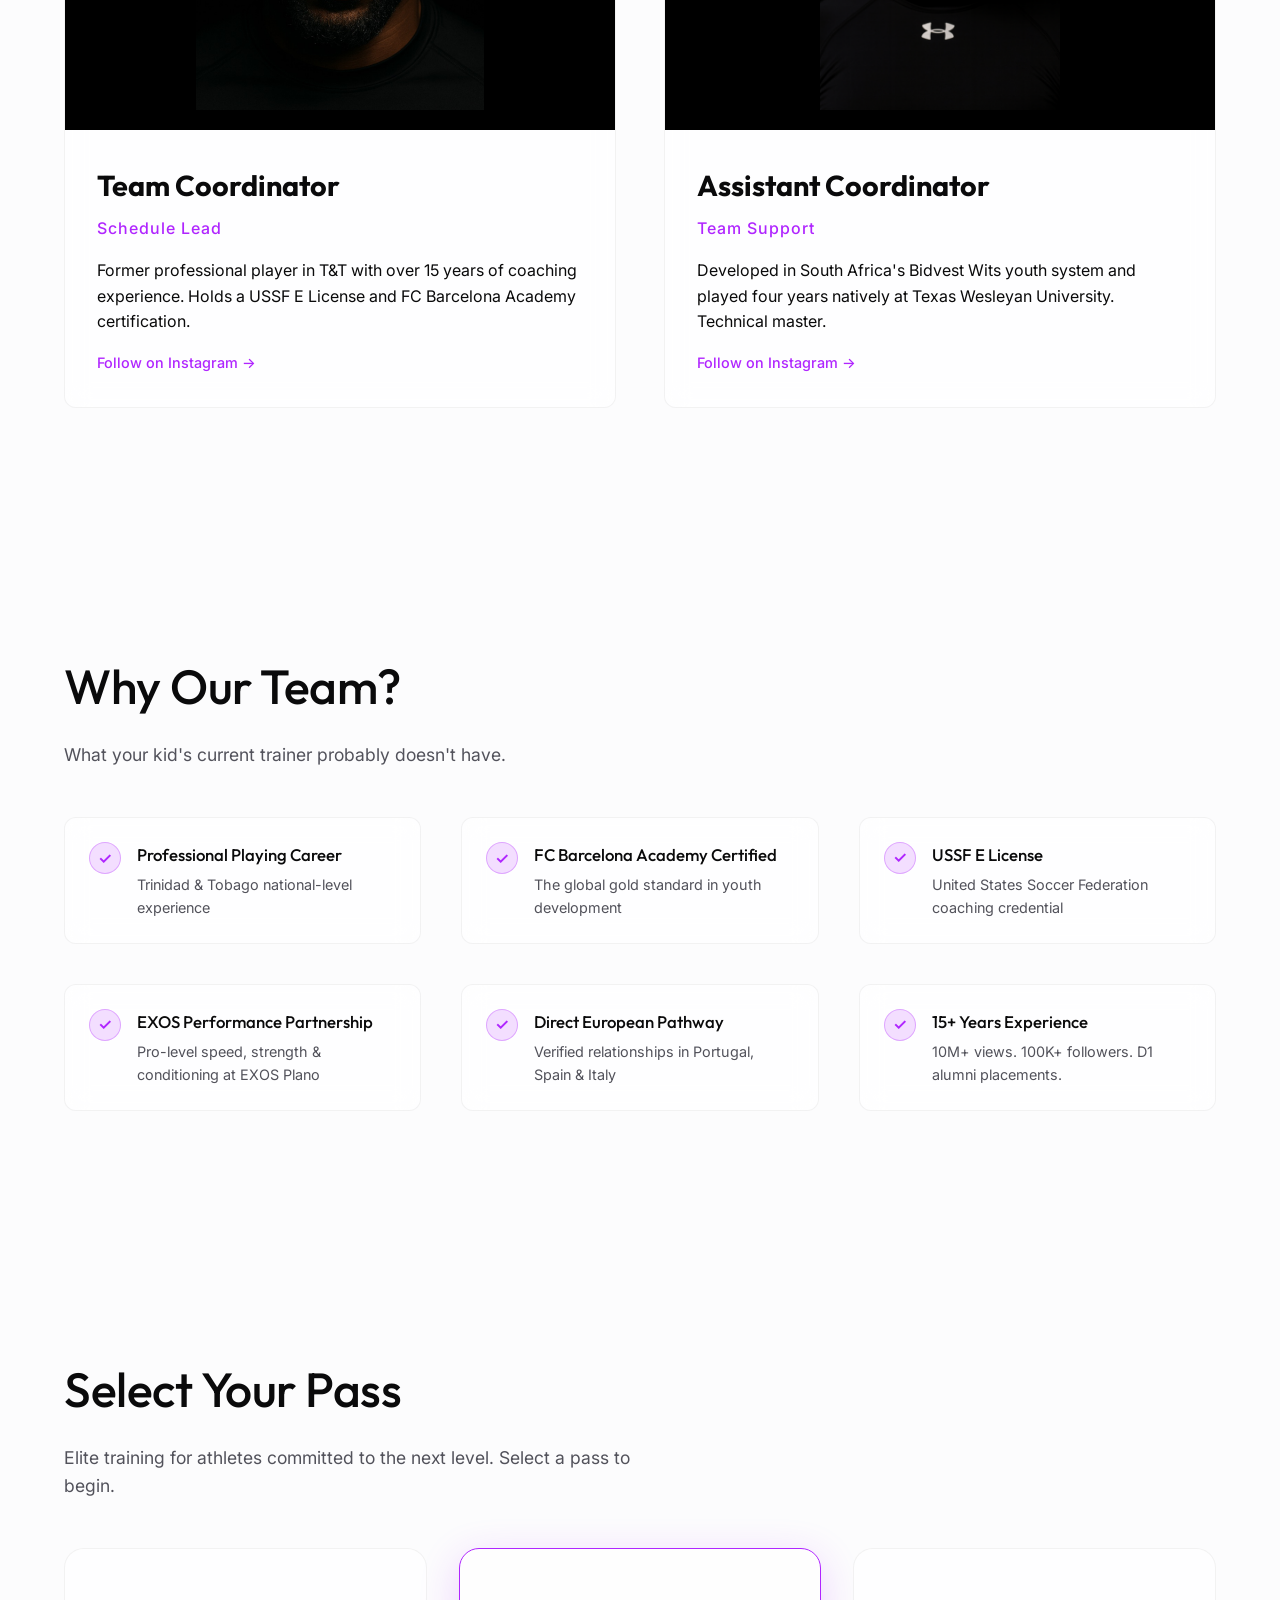
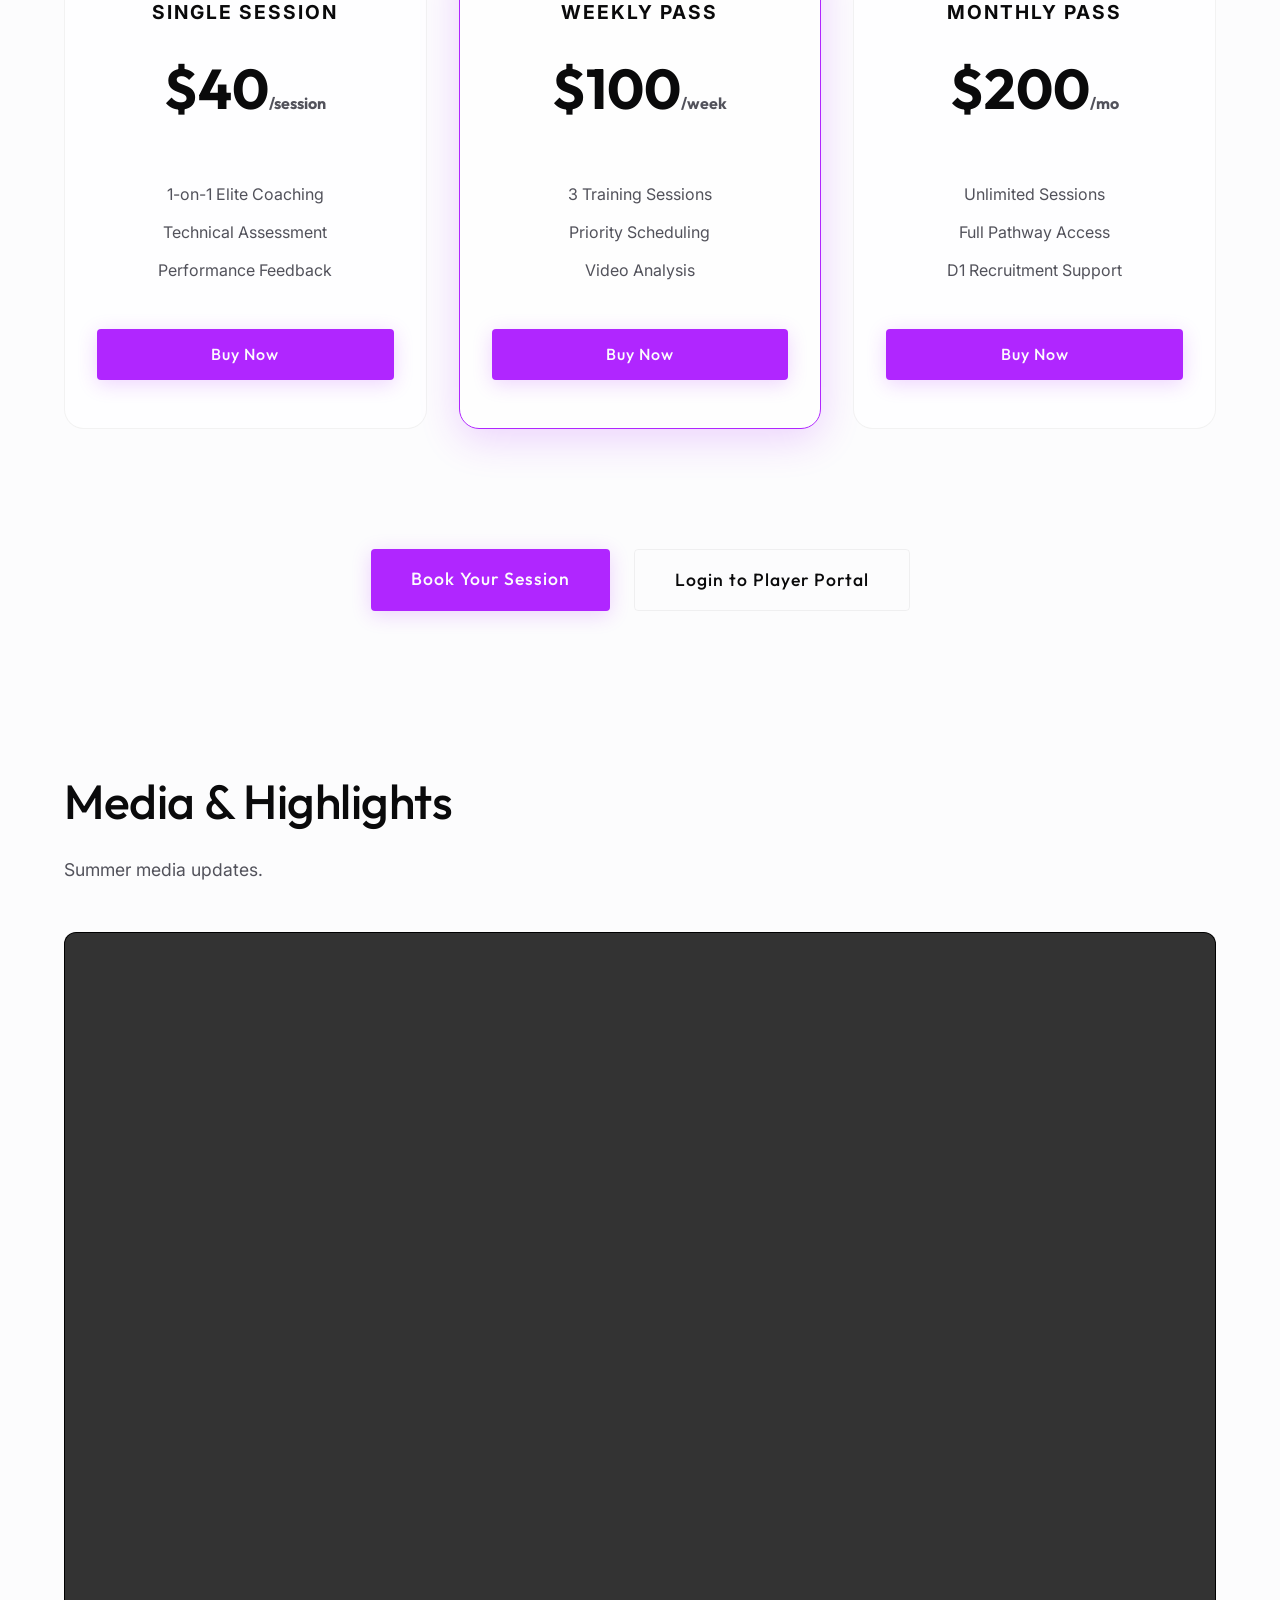
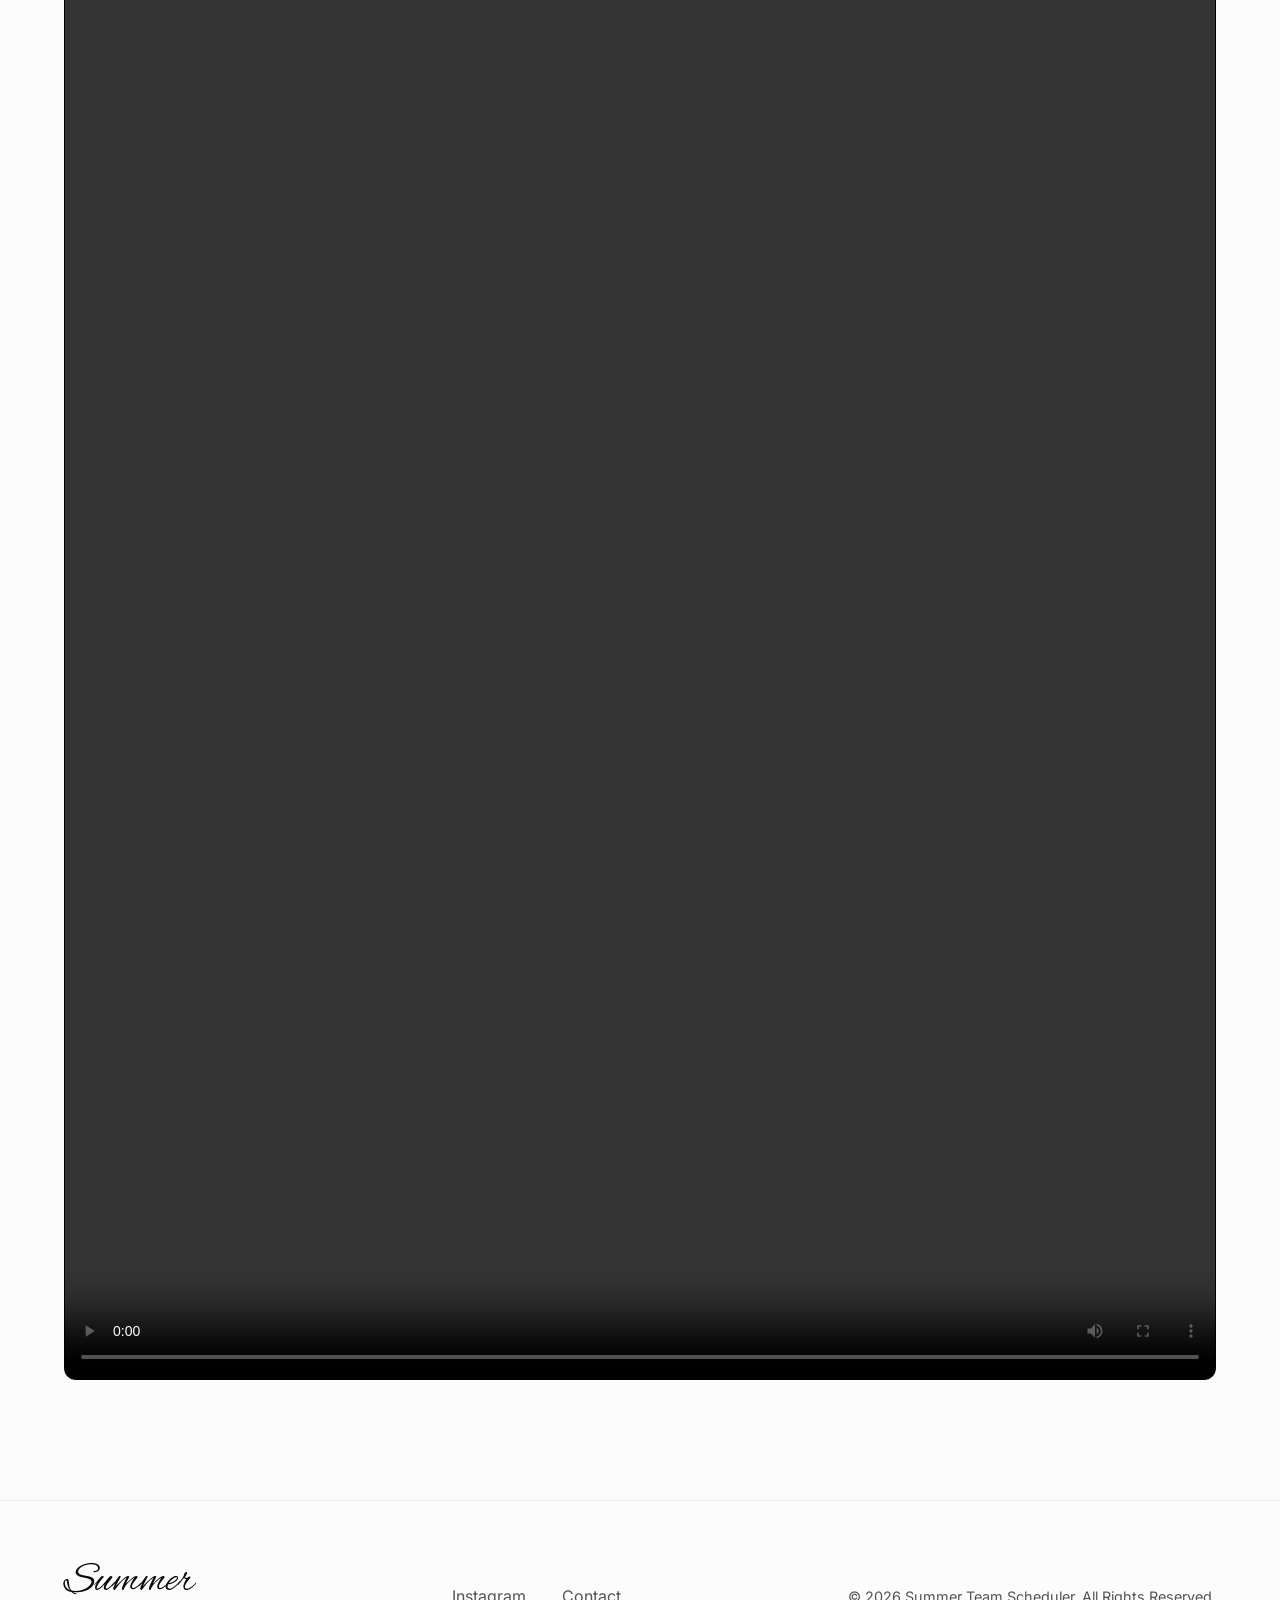
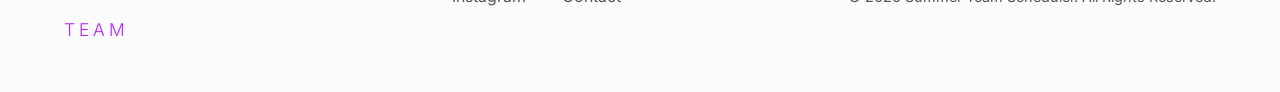
==== commit efe415bc: "Convert site to summer team scheduling focus" ====
--- a/index.html
+++ b/index.html
@@ -3,10 +3,10 @@
 <head>
 <meta charset="UTF-8">
 <meta name="viewport" content="width=device-width, initial-scale=1.0">
-<title>Cruz Coaching | #1 Private Soccer Training in Dallas-Fort Worth</title>
+<title>Summer Team Scheduler</title>
 <meta name="description" content="The only private soccer trainer in DFW with a professional playing career, FC Barcelona Academy certification, and a direct European pathway. Elite 1-on-1 youth development for ages 6 to 11.">
 <meta name="keywords" content="private soccer training Dallas, elite youth soccer coaching DFW, 1 on 1 soccer training, European soccer training Texas, best soccer trainer Dallas, FC Barcelona certified coach">
-<meta property="og:title" content="Cruz Coaching | #1 Private Soccer Training in DFW">
+<meta property="og:title" content="Summer Team Scheduler">
 <meta property="og:description" content="Professional-grade private soccer development. FC Barcelona certified. USSF licensed. European pathway included.">
 <meta property="og:type" content="website">
 <meta property="og:image" content="https://cruz.lukewade.net/assets/cruz.jpg">
@@ -27,15 +27,15 @@
 <nav class="navbar glass">
   <div class="nav-container">
     <a href="#" class="brand">
-      <span class="brand-cruz">Cruz</span>
-      <span class="brand-coaching">Coaching</span>
+      <span class="brand-cruz">Summer</span>
+      <span class="brand-coaching">Team</span>
     </a>
     <div class="nav-links">
       <a href="#training" class="nav-link">Training</a>
       <a href="#international" class="nav-link">International</a>
       <a href="#results" class="nav-link">Results</a>
       <a href="#team" class="nav-link">Our Team</a>
-      <a href="#why" class="nav-link">Why Cruz</a>
+      <a href="#why" class="nav-link">Why Our Team</a>
       <a href="#pricing" class="nav-link">Pricing</a>
       <a href="#media" class="nav-link">Media</a>
       <a href="/portal" class="nav-link" style="color: var(--accent);">Portal Login</a>
@@ -128,7 +128,7 @@
       <div class="program-icon">1v1</div>
       <h3>Private Training</h3>
       <p class="age-group">Customized</p>
-      <p class="program-desc">Address specific mechanical issues, refine details, or prepare for intense tryouts directly with Coach Cruz.</p>
+      <p class="program-desc">Address specific mechanical issues, refine details, or prepare for intense tryouts with the summer staff team.</p>
       <a href="https://cruzcoaching.as.me/" target="_blank" class="card-link">Request 1-on-1 &rarr;</a>
     </div>
   </div>
@@ -224,34 +224,34 @@
   <div class="team-grid">
     <div class="team-card glass fade-up">
       <div class="team-media-container">
-        <img class="team-photo" src="assets/cruz.jpg" alt="Coach Cruz">
+        <img class="team-photo" src="assets/cruz.jpg" alt="Team Coordinator">
       </div>
       <div class="team-info">
-        <h3>Coach Cruz</h3>
-        <p class="role">Founder & Head Trainer</p>
+        <h3>Team Coordinator</h3>
+        <p class="role">Schedule Lead</p>
         <p>Former professional player in T&T with over 15 years of coaching experience. Holds a USSF E License and FC Barcelona Academy certification.</p>
-        <a href="https://www.instagram.com/cruzcoaching" target="_blank" style="color: #B026FF; text-decoration: none; font-weight: 500; font-size: 0.9rem; margin-top: 1rem; display: inline-block;">Follow on Instagram &rarr;</a>
+        <a href="https://www.instagram.com/" target="_blank" style="color: #B026FF; text-decoration: none; font-weight: 500; font-size: 0.9rem; margin-top: 1rem; display: inline-block;">Follow on Instagram &rarr;</a>
       </div>
     </div>
     <div class="team-card glass fade-up has-video" style="transition-delay: 200ms;">
       <div class="team-media-container">
-        <img class="team-photo" src="assets/lee.jpg" alt="Coach Lee" style="object-position: center 30%;">
+        <img class="team-photo" src="assets/lee.jpg" alt="Assistant Coordinator" style="object-position: center 30%;">
         <iframe class="team-video" src="https://www.youtube.com/embed/wR8NcvOrQz4?enablejsapi=1&mute=1&loop=1&playlist=wR8NcvOrQz4&controls=0&showinfo=0&rel=0&playsinline=1" style="position: absolute; top:0; left:0; width:100%; height:100%; border: none; pointer-events: none;" allow="autoplay; fullscreen"></iframe>
       </div>
       <div class="team-info">
-        <h3>Coach Lee</h3>
-        <p class="role">Senior Trainer</p>
+        <h3>Assistant Coordinator</h3>
+        <p class="role">Team Support</p>
         <p>Developed in South Africa's Bidvest Wits youth system and played four years natively at Texas Wesleyan University. Technical master.</p>
-        <a href="https://www.instagram.com/leetekk/" target="_blank" style="color: #B026FF; text-decoration: none; font-weight: 500; font-size: 0.9rem; margin-top: 1rem; display: inline-block;">Follow on Instagram &rarr;</a>
-      </div>
-    </div>
-  </div>
-</section>
-
-<!-- Why Cruz Section -->
+        <a href="https://www.instagram.com/" target="_blank" style="color: #B026FF; text-decoration: none; font-weight: 500; font-size: 0.9rem; margin-top: 1rem; display: inline-block;">Follow on Instagram &rarr;</a>
+      </div>
+    </div>
+  </div>
+</section>
+
+<!-- Why Our Team Section -->
 <section class="why-cruz section-padding" id="why">
   <div class="section-header fade-up">
-    <h2 class="section-title">Why Cruz?</h2>
+    <h2 class="section-title">Why Our Team?</h2>
     <p class="section-subtitle">What your kid's current trainer probably doesn't have.</p>
   </div>
   <div class="credibility-grid fade-up">
@@ -355,28 +355,10 @@
 <section class="section-padding" id="media">
   <div class="section-header fade-up">
     <h2 class="section-title">Media & Highlights</h2>
-    <p class="section-subtitle">Top videos, match breakdowns, and drills from Coach Cruz & Coach Lee.</p>
+    <p class="section-subtitle">Summer media updates.</p>
   </div>
   <div class="media-grid fade-up">
     <div class="media-card glass">
-      <iframe src="https://www.youtube.com/embed/w3NIe1cpWek" title="Highlight 1" allow="accelerometer; autoplay; clipboard-write; encrypted-media; gyroscope; picture-in-picture" allowfullscreen></iframe>
-    </div>
-    <div class="media-card glass">
-      <iframe src="https://www.youtube.com/embed/C4pu3ttQoyo" title="Highlight 2" allow="accelerometer; autoplay; clipboard-write; encrypted-media; gyroscope; picture-in-picture" allowfullscreen></iframe>
-    </div>
-    <div class="media-card glass">
-      <video src="assets/video3.mp4" title="Highlight 3" controls playsinline></video>
-    </div>
-    <div class="media-card glass">
-      <iframe src="https://www.youtube.com/embed/7LQaDNCi9Eg" title="Highlight 4" allow="accelerometer; autoplay; clipboard-write; encrypted-media; gyroscope; picture-in-picture" allowfullscreen></iframe>
-    </div>
-    <div class="media-card glass">
-      <iframe src="https://www.youtube.com/embed/LPyQtfavnTI" title="Highlight 5" allow="accelerometer; autoplay; clipboard-write; encrypted-media; gyroscope; picture-in-picture" allowfullscreen></iframe>
-    </div>
-    <div class="media-card glass">
-      <iframe src="https://www.youtube.com/embed/CZita8pVUkI" title="Highlight 6" allow="accelerometer; autoplay; clipboard-write; encrypted-media; gyroscope; picture-in-picture" allowfullscreen></iframe>
-    </div>
-    <div class="media-card glass">
       <video src="assets/video7.mp4" title="Highlight 7" controls playsinline></video>
     </div>
   </div>
@@ -392,21 +374,21 @@
     <!-- Posts loaded by script.js -->
   </div>
   <div style="text-align:center; margin-top: 2rem;">
-    <a href="https://www.instagram.com/cruzcoaching" target="_blank" class="btn-secondary">View on Instagram</a>
+    <a href="https://www.instagram.com/" target="_blank" class="btn-secondary">View on Instagram</a>
   </div>
 </section>
 
 <footer>
   <div class="footer-bottom">
     <div class="brand">
-      <span class="brand-cruz">Cruz</span>
-      <span class="brand-coaching">Coaching</span>
+      <span class="brand-cruz">Summer</span>
+      <span class="brand-coaching">Team</span>
     </div>
     <div class="footer-links">
-      <a href="https://www.instagram.com/cruzcoaching" target="_blank">Instagram</a>
+      <a href="https://www.instagram.com/" target="_blank">Instagram</a>
       <a href="mailto:info@cruzcoaching.net">Contact</a>
     </div>
-    <p class="copyright">&copy; 2026 Cruz Coaching. All Rights Reserved.</p>
+    <p class="copyright">&copy; 2026 Summer Team Scheduler. All Rights Reserved.</p>
   </div>
 </footer>
 
@@ -423,7 +405,7 @@
     </div>
     <div id="ai-chat-messages" style="flex: 1; overflow-y: auto; padding: 20px; display: flex; flex-direction: column; gap: 15px; font-size: 0.9rem;">
       <div class="ai-message">
-        Welcome to Cruz Coaching. I am Shadow Coach. How can I help guide your athlete's professional development today?
+        Welcome! I can help with scheduling, attendance, and summer team planning.
       </div>
     </div>
     <form id="ai-chat-form" style="display: flex; border-top: 1px solid var(--glass-border); background: rgba(0,0,0,0.3); padding: 10px;">
@@ -499,7 +481,7 @@
 {
   "@context": "https://schema.org",
   "@type": "SportsActivityLocation",
-  "name": "Cruz Coaching",
+  "name": "Summer Team Scheduler",
   "description": "Elite private soccer training in Dallas-Fort Worth. FC Barcelona Academy certified. Professional-level 1-on-1 youth development.",
   "url": "https://cruz.lukewade.net",
   "image": "https://cruz.lukewade.net/assets/cruz.jpg",
@@ -511,7 +493,7 @@
   },
   "sport": "Soccer",
   "sameAs": [
-    "https://www.instagram.com/cruzcoaching"
+    "https://www.instagram.com/"
   ]
 }
 </script>
